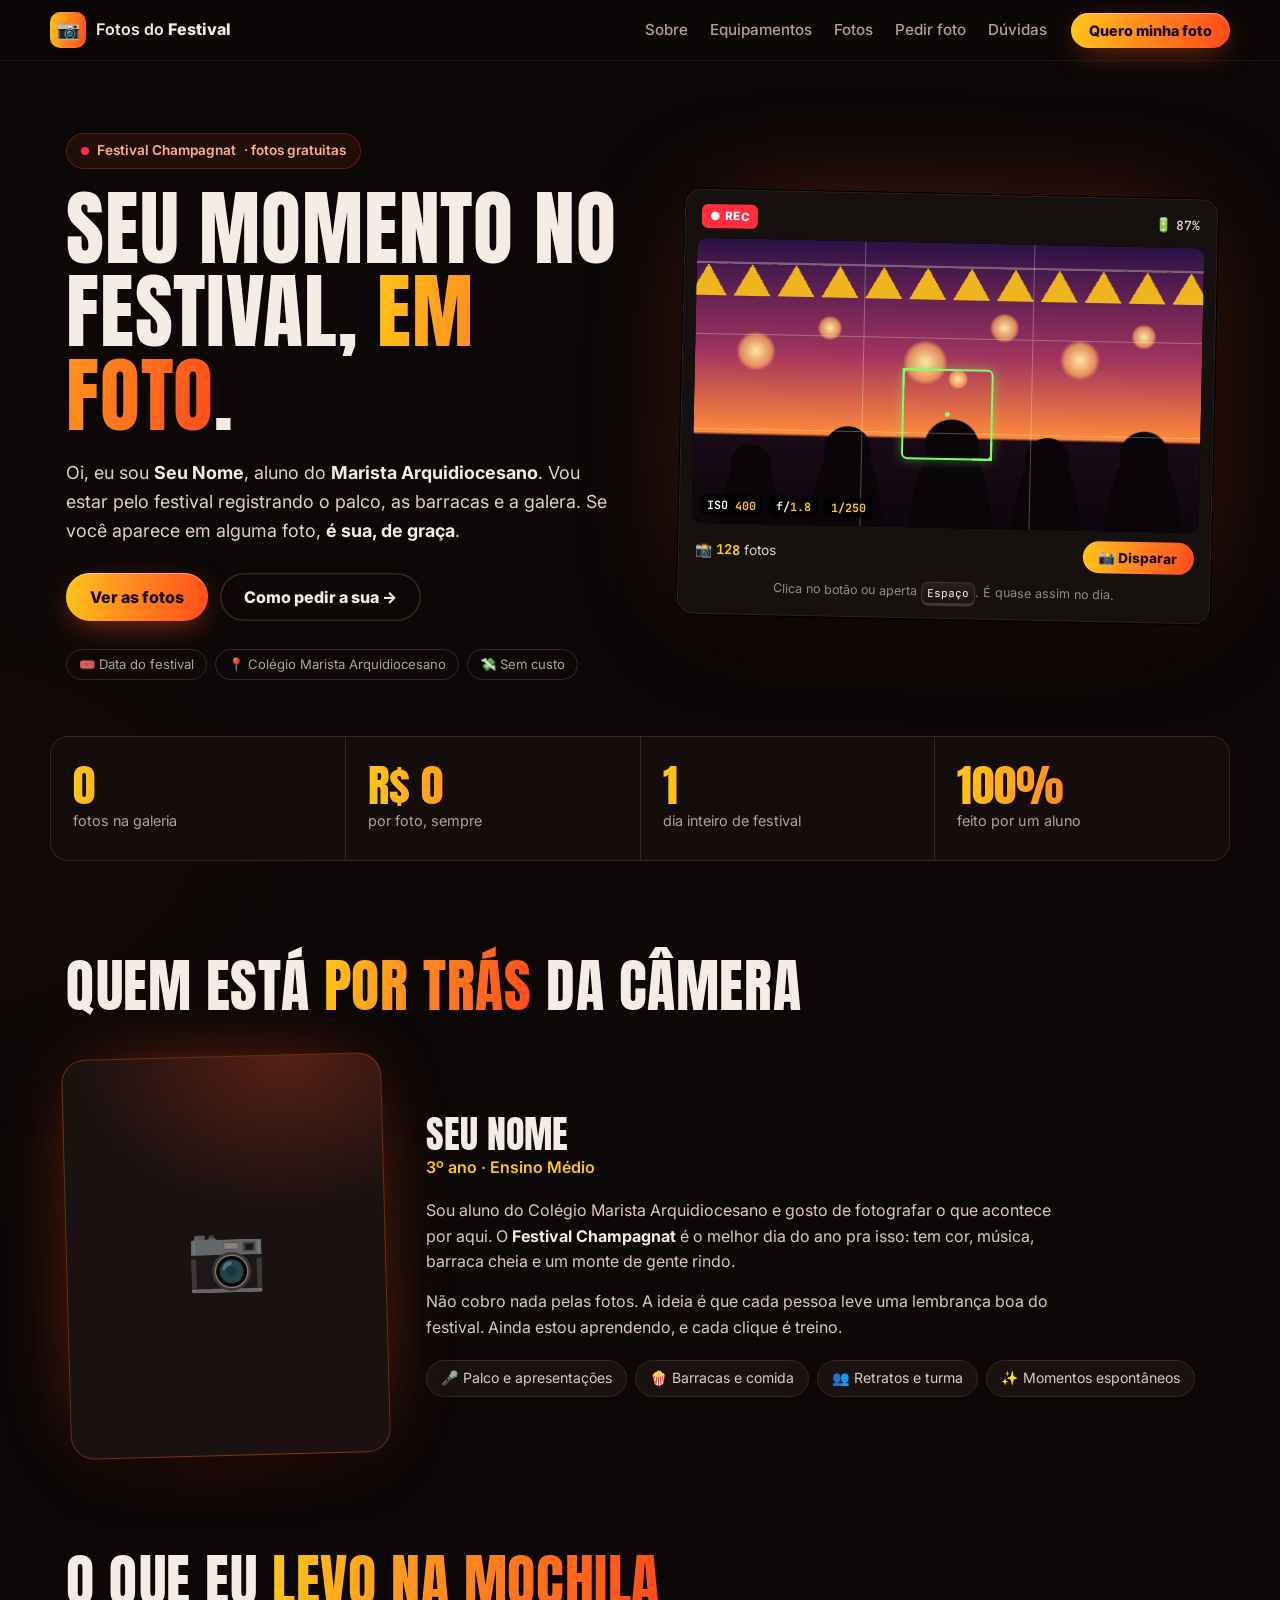
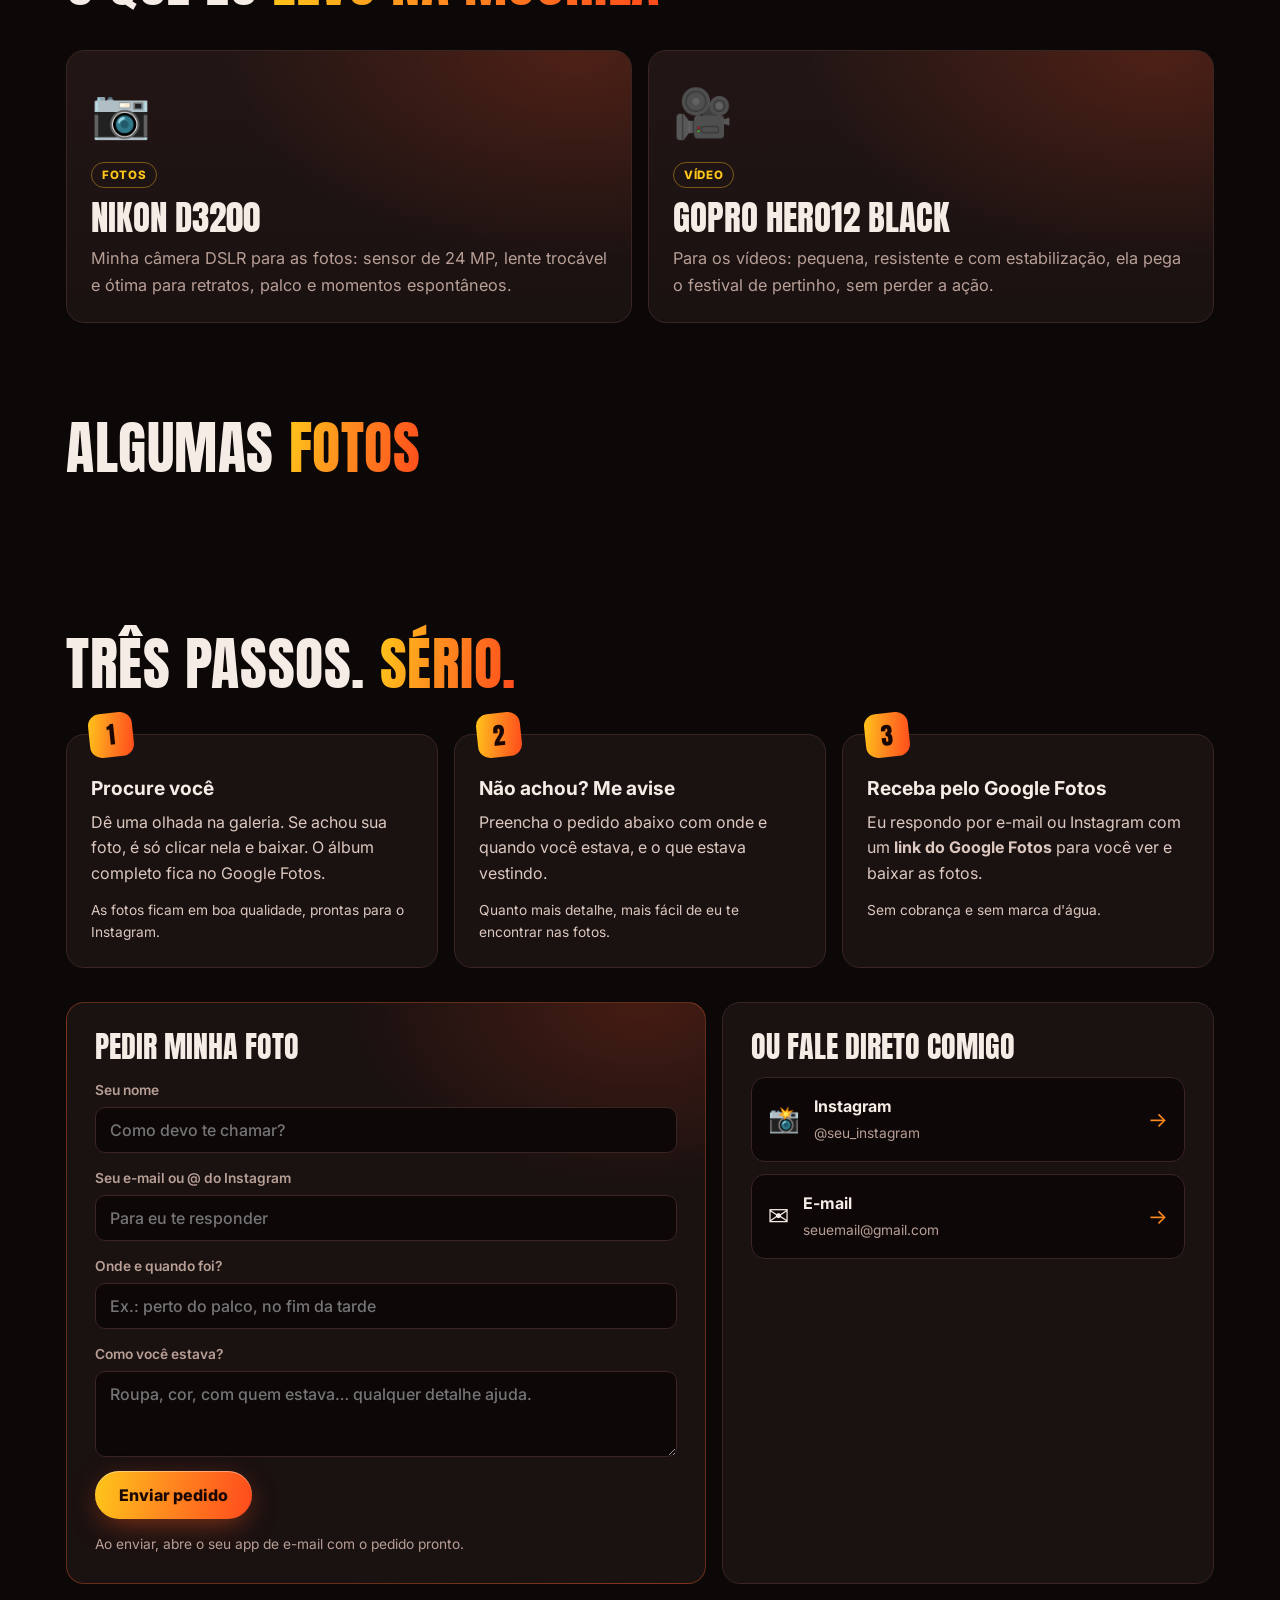
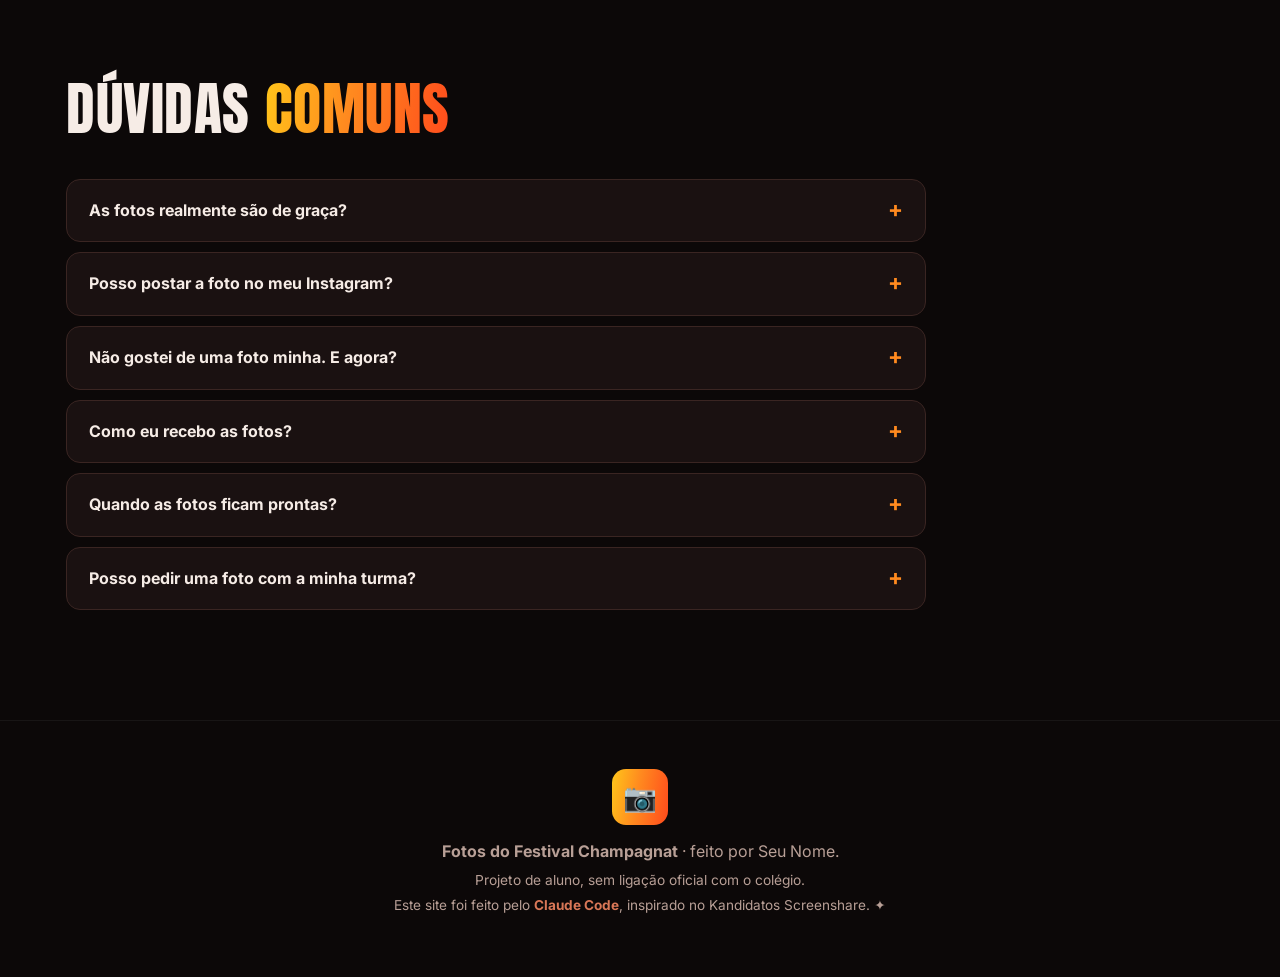
==== index.html @ 88c74099 "Site portfolio de fotos do Festival Champagnat Co-Authored-By: Claude Sonnet 5.5 <noreply@anthropic." ====
<!doctype html>
<html lang="pt-BR">
<head>
<meta charset="utf-8">
<meta name="viewport" content="width=device-width, initial-scale=1">
<title>Fotos do Festival Champagnat</title>
<meta name="description" content="Portfólio de fotos do Festival Champagnat, do Colégio Marista Arquidiocesano. Achou sua foto? É de graça.">
<meta property="og:title" content="Fotos do Festival Champagnat">
<meta property="og:description" content="Portfólio e fotos gratuitas do Festival Champagnat, do Colégio Marista Arquidiocesano.">
<meta property="og:type" content="website">
<meta name="theme-color" content="#0c0808">
<link rel="icon" href="data:image/svg+xml,%3Csvg xmlns='http://www.w3.org/2000/svg' viewBox='0 0 100 100'%3E%3Crect width='100' height='100' rx='22' fill='%23ff6a1f'/%3E%3Ccircle cx='50' cy='54' r='22' fill='%231a0703'/%3E%3Ccircle cx='50' cy='54' r='12' fill='%23ffc61a'/%3E%3Crect x='34' y='20' width='32' height='12' rx='4' fill='%231a0703'/%3E%3C/svg%3E">
<link rel="preconnect" href="https://fonts.googleapis.com">
<link rel="preconnect" href="https://fonts.gstatic.com" crossorigin>
<link href="https://fonts.googleapis.com/css2?family=Anton&family=Inter:wght@400;500;600;700;800&family=JetBrains+Mono:wght@500;700&display=swap" rel="stylesheet">
<link rel="stylesheet" href="style.css">
</head>
<body>

<header class="nav">
  <a class="brand" href="#topo"><span class="logo">📷</span><span>Fotos do <b>Festival</b></span></a>
  <nav>
    <a href="#sobre">Sobre</a>
    <a href="#equipamentos">Equipamentos</a>
    <a href="#galeria">Fotos</a>
    <a href="#pedir">Pedir foto</a>
    <a href="#faq">Dúvidas</a>
  </nav>
  <a class="btn btn-sm" href="#pedir">Quero minha foto</a>
</header>

<main id="topo">

<!-- ============ HERO ============ -->
<section class="hero">
  <div class="embers" aria-hidden="true"></div>
  <div class="hero-text">
    <p class="kicker"><span class="dot"></span> <span data-cfg="evento">Festival Champagnat</span> · fotos gratuitas</p>
    <h1>Seu momento no festival, <span class="fire">em foto</span>.</h1>
    <p class="lead">Oi, eu sou <strong data-cfg="nome">Seu Nome</strong>, aluno do <strong>Marista Arquidiocesano</strong>. Vou estar pelo festival registrando o palco, as barracas e a galera. Se você aparece em alguma foto, <strong>é sua, de graça</strong>.</p>
    <div class="cta">
      <a class="btn" href="#galeria">Ver as fotos</a>
      <a class="btn btn-ghost" href="#pedir">Como pedir a sua →</a>
    </div>
    <ul class="pills">
      <li>🎟️ <span data-cfg="data">Data do festival</span></li>
      <li>📍 <span data-cfg="local">Colégio Marista Arquidiocesano</span></li>
      <li>💸 Sem custo</li>
    </ul>
  </div>

  <!-- Visor de câmera interativo -->
  <div class="cam" aria-label="Demonstração de um visor de câmera">
    <div class="cam-top">
      <span class="rec">● REC</span>
      <span class="grow"></span>
      <span class="bat" title="Bateria">🔋 <b>87%</b></span>
    </div>
    <div class="view" id="view">
      <div class="scene">
        <div class="sky"></div>
        <div class="flags"></div>
        <div class="bokeh"><i></i><i></i><i></i><i></i><i></i><i></i><i></i></div>
        <div class="crowd"><i></i><i></i><i></i><i></i><i></i></div>
      </div>
      <div class="focus" id="focus"><b></b></div>
      <div class="grid3" aria-hidden="true"></div>
      <div class="hud">
        <span>ISO <b id="iso">400</b></span>
        <span>f/<b id="ap">1.8</b></span>
        <span><b id="sh">1/250</b></span>
      </div>
      <div class="toast" id="toast" role="status" aria-live="polite"></div>
    </div>
    <div class="cam-bar">
      <span class="count">📸 <b id="shots">128</b> fotos</span>
      <span class="grow"></span>
      <button class="shutter" id="shutter" data-cursor="📸 clic">📸 Disparar</button>
    </div>
    <p class="cam-hint">Clica no botão ou aperta <kbd>Espaço</kbd>. É quase assim no dia.</p>
  </div>
</section>

<!-- ============ NÚMEROS ============ -->
<section class="stats">
  <div><b id="statFotos">0</b><span>fotos na galeria</span></div>
  <div><b>R$ 0</b><span>por foto, sempre</span></div>
  <div><b>1</b><span>dia inteiro de festival</span></div>
  <div><b>100%</b><span>feito por um aluno</span></div>
</section>

<!-- ============ SOBRE ============ -->
<section id="sobre" class="section">
  <h2 class="title">Quem está <span class="fire">por trás</span> da câmera</h2>
  <div class="about">
    <div class="portrait" id="portrait">
      <img src="assets/eu.jpg" alt="" onerror="this.remove()">
      <span class="ph">📷</span>
    </div>
    <div class="about-text">
      <p class="who"><b data-cfg="nome">Seu Nome</b><span data-cfg="serie">3º ano · Ensino Médio</span></p>
      <p>Sou aluno do Colégio Marista Arquidiocesano e gosto de fotografar o que acontece por aqui. O <strong data-cfg="evento">Festival Champagnat</strong> é o melhor dia do ano pra isso: tem cor, música, barraca cheia e um monte de gente rindo.</p>
      <p>Não cobro nada pelas fotos. A ideia é que cada pessoa leve uma lembrança boa do festival. Ainda estou aprendendo, e cada clique é treino.</p>
      <ul class="tags">
        <li>🎤 Palco e apresentações</li>
        <li>🍿 Barracas e comida</li>
        <li>👥 Retratos e turma</li>
        <li>✨ Momentos espontâneos</li>
      </ul>
    </div>
  </div>
</section>

<!-- ============ EQUIPAMENTOS ============ -->
<section id="equipamentos" class="section">
  <h2 class="title">O que eu <span class="fire">levo na mochila</span></h2>
  <div class="grid kit">
    <article class="card big">
      <div class="emoji">📷</div>
      <span class="badge">Fotos</span>
      <h3>Nikon D3200</h3>
      <p>Minha câmera DSLR para as fotos: sensor de 24 MP, lente trocável e ótima para retratos, palco e momentos espontâneos.</p>
    </article>
    <article class="card big">
      <div class="emoji">🎥</div>
      <span class="badge">Vídeo</span>
      <h3>GoPro HERO12 Black</h3>
      <p>Para os vídeos: pequena, resistente e com estabilização, ela pega o festival de pertinho, sem perder a ação.</p>
    </article>
</section>

<!-- ============ GALERIA ============ -->
<section id="galeria" class="section">
  <h2 class="title">Algumas <span class="fire">fotos</span></h2>
  <div class="seg" id="filtros" role="tablist" aria-label="Categorias" hidden></div>
  <div class="gallery" id="gallery"></div>
  <p class="note" id="galNote"></p>
</section>

<!-- ============ COMO PEDIR ============ -->
<section id="pedir" class="section">
  <h2 class="title">Três passos. <span class="fire">Sério.</span></h2>
  <ol class="steps">
    <li>
      <span class="n">1</span>
      <h3>Procure você</h3>
      <p>Dê uma olhada na galeria. Se achou sua foto, é só clicar nela e baixar. O álbum completo fica no Google Fotos.</p>
      <p class="small">As fotos ficam em boa qualidade, prontas para o Instagram.</p>
    </li>
    <li>
      <span class="n">2</span>
      <h3>Não achou? Me avise</h3>
      <p>Preencha o pedido abaixo com onde e quando você estava, e o que estava vestindo.</p>
      <p class="small">Quanto mais detalhe, mais fácil de eu te encontrar nas fotos.</p>
    </li>
    <li>
      <span class="n">3</span>
      <h3>Receba pelo Google Fotos</h3>
      <p>Eu respondo por e-mail ou Instagram com um <b>link do Google Fotos</b> para você ver e baixar as fotos.</p>
      <p class="small">Sem cobrança e sem marca d'água.</p>
    </li>
  </ol>

  <div class="contact">
    <form class="form" id="form" novalidate>
      <h3>Pedir minha foto</h3>
      <label>Seu nome
        <input name="nome" type="text" autocomplete="name" required placeholder="Como devo te chamar?">
      </label>
      <label>Seu e-mail ou @ do Instagram
        <input name="contato" type="text" required placeholder="Para eu te responder">
      </label>
      <label>Onde e quando foi?
        <input name="onde" type="text" placeholder="Ex.: perto do palco, no fim da tarde">
      </label>
      <label>Como você estava?
        <textarea name="msg" rows="3" placeholder="Roupa, cor, com quem estava… qualquer detalhe ajuda."></textarea>
      </label>
      <button class="btn" type="submit">Enviar pedido</button>
      <p class="small" id="formMsg" role="status" aria-live="polite">Ao enviar, abre o seu app de e-mail com o pedido pronto.</p>
    </form>

    <div class="channels">
      <h3>Ou fale direto comigo</h3>
      <a class="chan" id="lnkIg" href="#" target="_blank" rel="noopener" data-cursor="abrir">
        <span class="ci">📸</span>
        <span><b>Instagram</b><small>@<span data-cfg="instagram">seu_instagram</span></small></span>
        <i>→</i>
      </a>
      <a class="chan" id="lnkMail" href="#" data-cursor="escrever">
        <span class="ci">✉️</span>
        <span><b>E-mail</b><small data-cfg="email">seuemail@gmail.com</small></span>
        <i>→</i>
      </a>
    </div>
  </div>
</section>

<!-- ============ FAQ ============ -->
<section id="faq" class="section">
  <h2 class="title">Dúvidas <span class="fire">comuns</span></h2>
  <div class="faq">
    <details>
      <summary>As fotos realmente são de graça?</summary>
      <p>Sim. Não cobro nada, e não tem pegadinha. É um projeto meu para o festival.</p>
    </details>
    <details>
      <summary>Posso postar a foto no meu Instagram?</summary>
      <p>Pode, e vou adorar se me marcar. Só peço que não use as fotos para vender nada nem altere a imagem de outras pessoas.</p>
    </details>
    <details>
      <summary>Não gostei de uma foto minha. E agora?</summary>
      <p>É só me avisar por e-mail ou Instagram que eu tiro da galeria. Sem drama.</p>
    </details>
    <details>
      <summary>Como eu recebo as fotos?</summary>
      <p>Por um link do Google Fotos. Eu te envio por e-mail ou Instagram, e você vê e baixa tudo por lá.</p>
    </details>
    <details>
      <summary>Quando as fotos ficam prontas?</summary>
      <p>Vou subindo aos poucos depois do festival, conforme eu for editando. Volte aqui ou me chame para saber.</p>
    </details>
    <details>
      <summary>Posso pedir uma foto com a minha turma?</summary>
      <p>Pode. Me procure no festival ou mande o pedido pelo formulário que a gente combina.</p>
    </details>
  </div>
</section>

</main>

<footer class="foot">
  <span class="logo big">📷</span>
  <p><b>Fotos do <span data-cfg="evento">Festival Champagnat</span></b> · feito por <span data-cfg="nome">Seu Nome</span>.</p>
  <p class="small">Projeto de aluno, sem ligação oficial com o colégio.</p>
  <p class="sig">Este site foi feito pelo <span>Claude Code</span>, inspirado no Kandidatos Screenshare. ✦</p>
</footer>

<!-- Lightbox -->
<div class="lb" id="lb" hidden role="dialog" aria-modal="true" aria-label="Foto ampliada">
  <button class="lb-x" id="lbX" aria-label="Fechar">✕</button>
  <button class="lb-nav lb-prev" id="lbPrev" aria-label="Anterior">‹</button>
  <figure>
    <img id="lbImg" alt="">
    <figcaption>
      <span id="lbCap"></span>
      <a class="btn btn-sm" id="lbDl" href="#" download>⬇ Baixar</a>
    </figcaption>
  </figure>
  <button class="lb-nav lb-next" id="lbNext" aria-label="Próxima">›</button>
</div>

<script src="config.js"></script>
<script src="fotos.js"></script>
<script src="script.js"></script>
<script src="cursor.js"></script>
</body>
</html>
---- style.css ----
:root {
  color-scheme: dark;
  --bg: #0c0808;
  --bg2: #150d0c;
  --card: #1a1111;
  --card2: #221615;
  --line: #3a2522;
  --text: #f6ece6;
  --muted: #b89f96;
  --ember: #ff4a1c;
  --flame: #ff8a1f;
  --gold: #ffc61a;
  --live: #ff2d3d;
  --radius: 18px;
  --fire-grad: linear-gradient(100deg, var(--gold), var(--flame) 45%, var(--ember));
}

* { box-sizing: border-box; }
[hidden] { display: none !important; }
html { scroll-behavior: smooth; scroll-padding-top: 80px; }
body {
  margin: 0;
  background: var(--bg);
  background-image:
    radial-gradient(1200px 600px at 80% -10%, #3a120a55, transparent 60%),
    radial-gradient(900px 500px at -10% 20%, #2a0d0855, transparent 60%);
  color: var(--text);
  font: 16px/1.6 Inter, system-ui, sans-serif;
  overflow-x: hidden;
}
a { color: inherit; }
img { display: block; max-width: 100%; }
code, kbd { font-family: "JetBrains Mono", ui-monospace, monospace; font-size: .88em; }
code { background: #ffffff12; padding: .1em .4em; border-radius: 6px; }
kbd {
  display: inline-block; min-width: 1.8em; text-align: center;
  padding: .1em .45em; border-radius: 7px;
  background: linear-gradient(#2c1f1d, #1b1312);
  border: 1px solid #4a3330; border-bottom-width: 3px; color: var(--text);
}
.fire { background: var(--fire-grad); -webkit-background-clip: text; background-clip: text; color: transparent; }
.grow { flex: 1; }

/* ---------- NAV ---------- */
.nav {
  position: sticky; top: 0; z-index: 20;
  display: flex; align-items: center; gap: 24px;
  padding: 12px max(16px, calc((100vw - 1180px) / 2));
  background: #0c0808cc; backdrop-filter: blur(12px);
  border-bottom: 1px solid #ffffff0d;
}
.brand { display: flex; align-items: center; gap: 10px; text-decoration: none; font-weight: 600; white-space: nowrap; }
.brand b { font-weight: 800; }
.logo { display: grid; place-items: center; width: 36px; height: 36px; border-radius: 10px; background: var(--fire-grad); font-size: 1.15rem; }
.logo.big { width: 56px; height: 56px; border-radius: 14px; font-size: 1.7rem; margin: 0 auto 14px; }
.nav nav { display: flex; gap: 22px; margin-left: auto; }
.nav nav a { text-decoration: none; color: var(--muted); font-weight: 500; font-size: .95rem; }
.nav nav a:hover { color: var(--text); }

/* ---------- BOTÕES ---------- */
.btn {
  display: inline-flex; align-items: center; justify-content: center; gap: 8px;
  padding: 14px 24px; border-radius: 999px; border: 0;
  background: var(--fire-grad); color: #1a0703;
  font: 800 1rem Inter, sans-serif; text-decoration: none; cursor: pointer;
  box-shadow: 0 8px 30px -8px #ff5a1f99, inset 0 1px 0 #ffffff66;
  transition: transform .15s, box-shadow .15s;
}
.btn:hover { transform: translateY(-2px); box-shadow: 0 14px 40px -8px #ff5a1fbb, inset 0 1px 0 #ffffff66; }
.btn-sm { padding: 9px 18px; font-size: .9rem; }
.btn-ghost { background: transparent; color: var(--text); box-shadow: inset 0 0 0 1.5px var(--line); }
.btn-ghost:hover { box-shadow: inset 0 0 0 1.5px var(--flame); }

/* ---------- HERO ---------- */
.hero {
  position: relative; max-width: 1180px; margin: 0 auto; padding: 72px 16px 56px;
  display: grid; grid-template-columns: 1.05fr 1fr; gap: 56px; align-items: center;
}
.embers { position: absolute; inset: 0; pointer-events: none; overflow: hidden; z-index: -1; }
.embers i {
  position: absolute; bottom: -10px; width: 4px; height: 4px; border-radius: 50%;
  background: var(--flame); box-shadow: 0 0 8px 2px #ff7a1f;
  animation: rise linear infinite; opacity: 0;
}
@keyframes rise {
  0% { transform: translate(0, 0); opacity: 0; }
  10% { opacity: .9; }
  100% { transform: translate(var(--dx), -110vh); opacity: 0; }
}
.kicker {
  display: inline-flex; align-items: center; gap: 8px; margin: 0 0 18px; padding: 6px 14px; border-radius: 999px;
  background: #ff4a1c18; border: 1px solid #ff4a1c44; color: #ffb08f; font-size: .85rem; font-weight: 600;
}
.dot { width: 8px; height: 8px; border-radius: 50%; background: var(--live); box-shadow: 0 0 0 0 #ff2d3d; animation: pulse 1.6s infinite; }
@keyframes pulse { 70% { box-shadow: 0 0 0 8px #ff2d3d00; } 100% { box-shadow: 0 0 0 0 #ff2d3d00; } }
h1, h2 { font-family: Anton, Impact, sans-serif; font-weight: 400; letter-spacing: .01em; line-height: 1.02; text-transform: uppercase; }
h1 { font-size: clamp(2.8rem, 6.4vw, 5.2rem); margin: 0 0 22px; }
.lead { font-size: 1.12rem; color: #e2d0c8; max-width: 34em; margin: 0 0 28px; }
.lead strong { color: var(--text); }
.cta { display: flex; flex-wrap: wrap; gap: 12px; }
.pills { list-style: none; padding: 0; margin: 28px 0 0; display: flex; flex-wrap: wrap; gap: 8px; }
.pills li { font-size: .82rem; color: var(--muted); padding: 4px 12px; border-radius: 999px; border: 1px solid var(--line); }

/* ---------- VISOR DA CÂMERA ---------- */
.cam {
  background: #16110f; border-radius: 16px; padding: 12px; border: 1px solid #ffffff14;
  box-shadow: 0 40px 80px -30px #000, 0 0 0 1px #000, 0 0 120px -40px #ff4a1c88;
  transform: rotate(1.2deg);
}
.cam-top, .cam-bar { display: flex; align-items: center; gap: 10px; font-size: .85rem; color: #dbd0ca; }
.cam-top { padding: 2px 4px 10px; }
.cam-bar { padding: 10px 4px 2px; }
.rec { background: var(--live); color: #fff; font-weight: 800; font-size: .72rem; padding: 3px 8px; border-radius: 6px; letter-spacing: .04em; }
.bat b { font: 600 .8rem "JetBrains Mono", monospace; }
.view { position: relative; aspect-ratio: 16/9; border-radius: 10px; overflow: hidden; background: #000; }
.scene { position: absolute; inset: 0; }
.sky { position: absolute; inset: 0; background: linear-gradient(#2b1246, #a2345f 40%, #ff8a3a 68%, #1a0b16 69%, #0d060c); }
.flags {
  position: absolute; left: -2%; right: -2%; top: 10%; height: 16%;
  background: repeating-linear-gradient(90deg, #ffc61a 0 4%, transparent 4% 6%, #ff4a1c 6% 10%, transparent 10% 12%, #4cc2ff 12% 16%, transparent 16% 18%);
  -webkit-mask: linear-gradient(#000 0 3%, transparent 3% 100%), repeating-conic-gradient(from 180deg at 50% 0, #000 0 25%, transparent 0 100%);
  clip-path: polygon(0 0, 100% 0, 100% 0, 0 0);
  opacity: 0;
}
.flags {
  opacity: .9; clip-path: none; -webkit-mask: none; mask: none; height: 12%; top: 8%;
  background:
    linear-gradient(#ffffff55, #ffffff55) 0 0/100% 2px no-repeat,
    conic-gradient(from 150deg at 50% 0, #ffc61a 0 60deg, transparent 60deg) 0 2px/8.33% 100% repeat-x;
}
.bokeh i {
  position: absolute; border-radius: 50%; background: radial-gradient(circle, #ffe7a3, #ffb35caa 55%, transparent 70%);
  animation: twinkle 3s ease-in-out infinite;
}
.bokeh i:nth-child(1) { left: 8%; top: 32%; width: 8%; aspect-ratio: 1; animation-delay: -.4s; }
.bokeh i:nth-child(2) { left: 24%; top: 26%; width: 5%; aspect-ratio: 1; animation-delay: -1.2s; }
.bokeh i:nth-child(3) { left: 41%; top: 34%; width: 9%; aspect-ratio: 1; animation-delay: -2s; }
.bokeh i:nth-child(4) { left: 58%; top: 24%; width: 6%; aspect-ratio: 1; animation-delay: -.8s; }
.bokeh i:nth-child(5) { left: 72%; top: 33%; width: 8%; aspect-ratio: 1; animation-delay: -1.7s; }
.bokeh i:nth-child(6) { left: 86%; top: 27%; width: 5%; aspect-ratio: 1; animation-delay: -2.4s; }
.bokeh i:nth-child(7) { left: 50%; top: 44%; width: 4%; aspect-ratio: 1; animation-delay: -.2s; }
@keyframes twinkle { 50% { opacity: .45; transform: scale(.85); } }
.crowd i {
  position: absolute; bottom: -6%; width: 15%; aspect-ratio: .7; border-radius: 50% 50% 8% 8% / 42% 42% 8% 8%;
  background: radial-gradient(circle at 50% 24%, #0a0509 0 22%, transparent 23%), radial-gradient(ellipse at 50% 100%, #0a0509 0 60%, transparent 61%);
}
.crowd i:nth-child(1) { left: 4%; bottom: -8%; }
.crowd i:nth-child(2) { left: 22%; width: 17%; }
.crowd i:nth-child(3) { left: 41%; width: 20%; bottom: -10%; }
.crowd i:nth-child(4) { left: 62%; width: 16%; }
.crowd i:nth-child(5) { left: 80%; width: 18%; bottom: -8%; }
.focus {
  position: absolute; left: 41%; top: 44%; width: 18%; aspect-ratio: 1; border: 2px solid #7CFF6B; border-radius: 6px;
  box-shadow: 0 0 12px #7CFF6B66; transition: left .5s cubic-bezier(.3,.9,.3,1), top .5s cubic-bezier(.3,.9,.3,1);
}
.focus::before, .focus::after { content: ""; position: absolute; width: 20%; height: 20%; border: 2px solid #7CFF6B; }
.focus::before { left: -2px; top: -2px; border-right: 0; border-bottom: 0; }
.focus::after { right: -2px; bottom: -2px; border-left: 0; border-top: 0; }
.focus b { position: absolute; left: 50%; top: 50%; width: 5px; height: 5px; margin: -2.5px; border-radius: 50%; background: #7CFF6B; }
.grid3 {
  position: absolute; inset: 0; pointer-events: none; opacity: .28;
  background: linear-gradient(#fff, #fff) 33.3% 0/1px 100% no-repeat, linear-gradient(#fff, #fff) 66.6% 0/1px 100% no-repeat,
    linear-gradient(#fff, #fff) 0 33.3%/100% 1px no-repeat, linear-gradient(#fff, #fff) 0 66.6%/100% 1px no-repeat;
}
.hud { position: absolute; left: 8px; bottom: 8px; display: flex; gap: 6px; }
.hud span { background: #000a; color: #fff; font: 600 .72rem "JetBrains Mono", monospace; padding: 3px 7px; border-radius: 5px; }
.hud b { color: var(--gold); }
.view.flash::after { content: ""; position: absolute; inset: 0; background: #fff; animation: flash .4s ease-out forwards; }
@keyframes flash { from { opacity: .85; } to { opacity: 0; } }
.toast {
  position: absolute; left: 50%; top: 12px; transform: translate(-50%, -20px);
  background: #111214f2; color: #fff; font-size: .82rem; font-weight: 600;
  padding: 8px 14px; border-radius: 10px; border: 1px solid #ffffff1f; white-space: nowrap;
  opacity: 0; transition: .25s; pointer-events: none;
}
.toast.show { opacity: 1; transform: translate(-50%, 0); }
.count b { font-family: "JetBrains Mono", monospace; color: var(--gold); }
.shutter {
  background: var(--fire-grad); color: #1a0703; border: 0; border-radius: 999px;
  font: 800 .85rem Inter, sans-serif; padding: 8px 16px; cursor: pointer; transition: .15s;
}
.shutter:active { transform: scale(.94); }
.cam-hint { margin: 10px 4px 0; font-size: .78rem; color: #948a84; text-align: center; }

/* ---------- STATS ---------- */
.stats {
  max-width: 1180px; margin: 0 auto; padding: 0; display: grid; grid-template-columns: repeat(4, 1fr); gap: 1px;
  background: var(--line); border-radius: var(--radius); overflow: hidden; border: 1px solid var(--line);
  width: calc(100% - 32px);
}
.stats div { background: var(--bg2); padding: 26px 22px; }
.stats b { display: block; font: 400 2.8rem/1 Anton, sans-serif; background: var(--fire-grad); -webkit-background-clip: text; background-clip: text; color: transparent; }
.stats span { color: var(--muted); font-size: .9rem; }

/* ---------- SEÇÕES ---------- */
.section { max-width: 1180px; margin: 0 auto; padding: 96px 16px 0; }
.title { font-size: clamp(2.2rem, 4.6vw, 3.6rem); margin: 0 0 40px; }
.note { color: var(--muted); font-size: .92rem; margin-top: 22px; }
.small { font-size: .86rem; color: var(--muted); }

/* sobre */
.about { display: grid; grid-template-columns: 320px 1fr; gap: 40px; align-items: center; }
.portrait {
  position: relative; aspect-ratio: 4/5; border-radius: 24px; overflow: hidden; border: 1px solid #ff6a2a55;
  background: radial-gradient(300px 220px at 70% 0%, #ff4a1c44, transparent 70%), var(--card);
  box-shadow: 0 30px 60px -30px #000, 0 0 90px -40px #ff4a1c;
  transform: rotate(-1.5deg);
}
.portrait img { position: absolute; inset: 0; width: 100%; height: 100%; object-fit: cover; }
.portrait .ph { position: absolute; inset: 0; display: grid; place-items: center; font-size: 4rem; opacity: .5; }
.portrait img + .ph { display: none; }
.about-text p { color: #dcc8bf; margin: 0 0 14px; max-width: 40em; }
.about-text strong { color: var(--text); }
.who { display: flex; flex-direction: column; margin-bottom: 18px !important; }
.who b { font: 400 2.4rem/1.05 Anton, sans-serif; text-transform: uppercase; color: var(--text); }
.who span { color: var(--gold); font-weight: 600; }
.tags { list-style: none; padding: 0; margin: 20px 0 0; display: flex; flex-wrap: wrap; gap: 8px; }
.tags li { font-size: .88rem; padding: 6px 14px; border-radius: 999px; background: var(--card); border: 1px solid var(--line); color: #dcc8bf; }

/* cards */
.grid { display: grid; grid-template-columns: repeat(4, 1fr); gap: 16px; }
.card {
  background: linear-gradient(180deg, var(--card2), var(--card)); border: 1px solid var(--line); border-radius: var(--radius);
  padding: 24px; transition: transform .2s, border-color .2s;
}
.card:hover { transform: translateY(-4px); border-color: #ff6a2a66; }
.card h3 { margin: 12px 0 8px; font-size: 1.12rem; }
.card p { margin: 0; color: var(--muted); font-size: .94rem; }
.card p b { color: var(--text); }
.card.big { grid-column: span 2; grid-row: span 2; display: flex; flex-direction: column; justify-content: flex-end;
  background: radial-gradient(500px 300px at 90% 0%, #ff4a1c33, transparent 70%), linear-gradient(180deg, var(--card2), var(--card)); }
.card.big h3 { font-family: Anton, sans-serif; font-weight: 400; font-size: 2.2rem; text-transform: uppercase; line-height: 1.05; }
.card.big p { font-size: 1.02rem; max-width: 32em; }
.card.big .emoji { font-size: 3rem; }
.emoji { font-size: 1.8rem; }
.kit { grid-template-columns: repeat(4, 1fr); }
.badge { align-self: flex-start; margin-top: 10px; font-size: .72rem; font-weight: 800; text-transform: uppercase; letter-spacing: .06em; color: var(--gold); border: 1px solid #ffc61a66; padding: 3px 10px; border-radius: 999px; }
.kit .card.big { grid-row: auto; min-height: 260px; }

/* galeria */
.seg { display: inline-flex; background: var(--card); border: 1px solid var(--line); border-radius: 12px; padding: 4px; gap: 2px; flex-wrap: wrap; margin-bottom: 22px; }
.seg button { background: none; border: 0; color: var(--muted); font: 700 .88rem Inter, sans-serif; padding: 8px 14px; border-radius: 9px; cursor: pointer; transition: .15s; }
.seg button:hover { color: var(--text); }
.seg button.on { background: var(--fire-grad); color: #1a0703; }
.gallery { columns: 3; column-gap: 14px; }
.shot {
  display: block; width: 100%; margin: 0 0 14px; padding: 0; border: 1px solid var(--line); border-radius: 14px; overflow: hidden;
  background: var(--card); cursor: zoom-in; break-inside: avoid; position: relative; transition: transform .2s, border-color .2s;
}
.shot:hover { transform: translateY(-3px); border-color: #ff6a2a88; }
.shot img { width: 100%; height: auto; display: block; }
.shot .cat { position: absolute; left: 10px; bottom: 10px; font-size: .72rem; font-weight: 700; color: #fff; background: #000a; padding: 3px 9px; border-radius: 999px; opacity: 0; transition: opacity .2s; }
.shot:hover .cat { opacity: 1; }
.shot.ph { cursor: default; display: grid; place-items: center; color: #ffffff66; font: 600 .82rem Inter, sans-serif; text-align: center; padding: 20px; gap: 6px;
  background: radial-gradient(240px 160px at 70% 0%, #ff4a1c26, transparent 70%), linear-gradient(160deg, var(--card2), var(--card)); }
.shot.ph span { font-size: 2rem; }

/* lightbox */
.lb { position: fixed; inset: 0; z-index: 10000; display: grid; place-items: center; background: #050303f2; padding: 24px; }
.lb figure { margin: 0; max-width: min(1100px, 100%); display: grid; gap: 12px; justify-items: center; }
.lb img { max-width: 100%; max-height: 78vh; border-radius: 12px; box-shadow: 0 30px 80px #000; }
.lb figcaption { display: flex; align-items: center; gap: 16px; color: var(--muted); font-size: .92rem; }
.lb-x, .lb-nav { position: absolute; background: #1a1111e6; border: 1px solid var(--line); color: var(--gold); border-radius: 50%; width: 48px; height: 48px; font: 800 1.4rem Inter, sans-serif; cursor: pointer; }
.lb-x { top: 18px; right: 18px; }
.lb-nav { top: 50%; transform: translateY(-50%); }
.lb-prev { left: 18px; } .lb-next { right: 18px; }
.lb-x:hover, .lb-nav:hover { border-color: var(--flame); box-shadow: 0 0 24px -4px #ff8a1f; }

/* passos */
.steps { list-style: none; padding: 0; margin: 0; display: grid; grid-template-columns: repeat(3, 1fr); gap: 16px; }
.steps li { position: relative; background: var(--card); border: 1px solid var(--line); border-radius: var(--radius); padding: 28px 24px 24px; }
.steps .n { position: absolute; top: -22px; left: 22px; width: 44px; height: 44px; display: grid; place-items: center;
  font: 400 1.5rem Anton, sans-serif; color: #1a0703; background: var(--fire-grad); border-radius: 12px; transform: rotate(-6deg); }
.steps h3 { margin: 10px 0 6px; font-size: 1.2rem; }
.steps p { margin: 0 0 12px; color: #dcc8bf; }
.steps .small { margin: 12px 0 0; }

/* contato */
.contact { display: grid; grid-template-columns: 1.3fr 1fr; gap: 16px; margin-top: 34px; }
.form, .channels { background: var(--card); border: 1px solid var(--line); border-radius: var(--radius); padding: 28px; }
.form { background: radial-gradient(420px 260px at 90% 0%, #ff4a1c30, transparent 70%), var(--card); border-color: #ff6a2a55; display: grid; gap: 14px; }
.form h3, .channels h3 { margin: 0 0 4px; font: 400 1.9rem/1 Anton, sans-serif; text-transform: uppercase; }
.form label { display: grid; gap: 6px; font-size: .86rem; font-weight: 600; color: var(--muted); }
.form input, .form textarea {
  font: 500 1rem Inter, sans-serif; color: var(--text); background: #0d0707; border: 1px solid var(--line); border-radius: 10px; padding: 12px 14px; resize: vertical;
}
.form input:focus, .form textarea:focus { outline: 0; border-color: var(--flame); box-shadow: 0 0 0 3px #ff8a1f33; }
.form input.bad { border-color: var(--live); }
.form .btn { justify-self: start; }
.form .small { margin: 0; }
.channels { display: grid; gap: 12px; align-content: start; }
.chan { display: flex; align-items: center; gap: 14px; padding: 16px; border-radius: 14px; text-decoration: none; background: #0d0707; border: 1px solid var(--line); transition: .2s; }
.chan:hover { border-color: #ff6a2a88; transform: translateY(-2px); }
.chan .ci { font-size: 1.6rem; }
.chan b { display: block; }
.chan small { color: var(--muted); font-size: .86rem; word-break: break-all; }
.chan i { margin-left: auto; font-style: normal; color: var(--flame); font-size: 1.3rem; }

/* faq */
.faq { display: grid; gap: 10px; max-width: 860px; }
.faq details { background: var(--card); border: 1px solid var(--line); border-radius: 14px; padding: 0 22px; }
.faq details[open] { border-color: #ff6a2a55; }
.faq summary { cursor: pointer; list-style: none; padding: 18px 0; font-weight: 700; display: flex; justify-content: space-between; gap: 16px; }
.faq summary::-webkit-details-marker { display: none; }
.faq summary::after { content: "+"; color: var(--flame); font-size: 1.4rem; line-height: 1; transition: .2s; }
.faq details[open] summary::after { transform: rotate(45deg); }
.faq p { margin: 0 0 18px; color: var(--muted); }

/* footer */
.foot { margin-top: 110px; padding: 48px 16px 56px; border-top: 1px solid #ffffff0d; text-align: center; color: var(--muted); }
.foot p { margin: 4px 0; }
.sig { font-size: .85rem; }
.sig span { color: #d97757; font-weight: 700; }

/* ---------- PROGRESSO, TOPO, REVEAL ---------- */
.progress { position: fixed; left: 0; top: 0; right: 0; height: 3px; z-index: 30; background: var(--fire-grad); transform-origin: 0 50%; transform: scaleX(0); box-shadow: 0 0 12px #ff8a1f; }
.to-top {
  position: fixed; right: 20px; bottom: 20px; z-index: 30; width: 48px; height: 48px; border-radius: 50%; border: 1px solid var(--line);
  background: #1a1111e6; backdrop-filter: blur(8px); color: var(--gold); font: 800 1.2rem Inter, sans-serif; cursor: pointer;
  opacity: 0; transform: translateY(16px) scale(.9); pointer-events: none; transition: opacity .25s, transform .25s, border-color .2s, box-shadow .2s;
}
.to-top.show { opacity: 1; transform: none; pointer-events: auto; }
.to-top:hover { border-color: var(--flame); box-shadow: 0 0 24px -4px #ff8a1f; }
.reveal { opacity: 0; transform: translateY(26px); transition: opacity .6s var(--d, 0ms) ease, transform .7s var(--d, 0ms) cubic-bezier(.2,.8,.2,1); }
.reveal.in { opacity: 1; transform: none; }
.card.reveal.in:hover { transform: translateY(-4px); }
.shot.reveal.in:hover { transform: translateY(-3px); }
.chan.reveal.in:hover { transform: translateY(-2px); }

/* ---------- CURSOR ---------- */
.has-cursor, .has-cursor * { cursor: none !important; }
.has-cursor input, .has-cursor textarea { cursor: text !important; }
.cur-dot, .cur-ring, .cur-fx { position: fixed; left: 0; top: 0; pointer-events: none; z-index: 20000; }
.cur-fx { width: 100vw; height: 100vh; z-index: 19997; }
.cur-dot { width: 8px; height: 8px; margin: -4px 0 0 -4px; border-radius: 50%; background: #fff3d6; box-shadow: 0 0 10px 2px #ff8a1f, 0 0 2px #fff; opacity: 0; transition: opacity .2s, width .2s, height .2s, margin .2s; }
.cur-ring {
  width: 38px; height: 38px; margin: -19px 0 0 -19px; border-radius: 50%; border: 1.5px solid #ff8a1fcc; z-index: 19998; display: grid; place-items: center; opacity: 0;
  transition: opacity .2s, width .25s cubic-bezier(.2,.9,.3,1.3), height .25s cubic-bezier(.2,.9,.3,1.3), margin .25s cubic-bezier(.2,.9,.3,1.3), background .2s, border-color .2s;
}
.cur-label { position: absolute; left: 50%; top: 50%; font: 800 .72rem Inter, sans-serif; color: #1a0703; white-space: nowrap; opacity: 0; transition: opacity .15s; }
.cur-on .cur-dot, .cur-on .cur-ring { opacity: 1; }
.cur-hover .cur-ring { width: 58px; height: 58px; margin: -29px 0 0 -29px; background: #ff8a1f22; border-color: var(--gold); }
.cur-hover .cur-dot { width: 4px; height: 4px; margin: -2px 0 0 -2px; }
.cur-has-label .cur-ring { width: 70px; height: 70px; margin: -35px 0 0 -35px; background: var(--fire-grad); border-color: transparent; }
.cur-has-label .cur-label { opacity: 1; }
.cur-has-label .cur-dot { opacity: 0; }
.cur-down .cur-ring { width: 26px; height: 26px; margin: -13px 0 0 -13px; background: #ff4a1c55; }
.cur-text .cur-ring, .cur-text .cur-dot { opacity: 0; }

/* ---------- RESPONSIVO ---------- */
@media (max-width: 980px) {
  .hero { grid-template-columns: minmax(0, 1fr); gap: 44px; padding-top: 48px; }
  .cam { transform: none; }
  .grid { grid-template-columns: repeat(2, 1fr); }
  .stats { grid-template-columns: repeat(2, 1fr); }
  .steps { grid-template-columns: minmax(0, 1fr); gap: 34px; }
  .about { grid-template-columns: minmax(0, 1fr); }
  .portrait { max-width: 300px; }
  .contact { grid-template-columns: minmax(0, 1fr); }
  .gallery { columns: 2; }
}
@media (max-width: 640px) {
  .nav nav { display: none; }
  .nav .btn-sm { margin-left: auto; }
  .brand span:last-child { font-size: .92rem; }
  .grid { grid-template-columns: minmax(0, 1fr); }
  .card.big { grid-column: auto; grid-row: auto; }
  .card.big h3 { font-size: 1.8rem; }
  .section { padding-top: 72px; }
  .gallery { columns: 1; }
  .hud span:nth-child(3) { display: none; }
  .lb-nav { top: auto; bottom: 18px; transform: none; }
  .lb-prev { left: 24%; } .lb-next { right: 24%; }
}
@media (max-width: 400px) {
  .brand span:last-child { display: none; }
  .stats { grid-template-columns: minmax(0, 1fr); }
}
@media (prefers-reduced-motion: reduce) {
  *, *::before, *::after { animation: none !important; transition: none !important; }
  html { scroll-behavior: auto; }
}
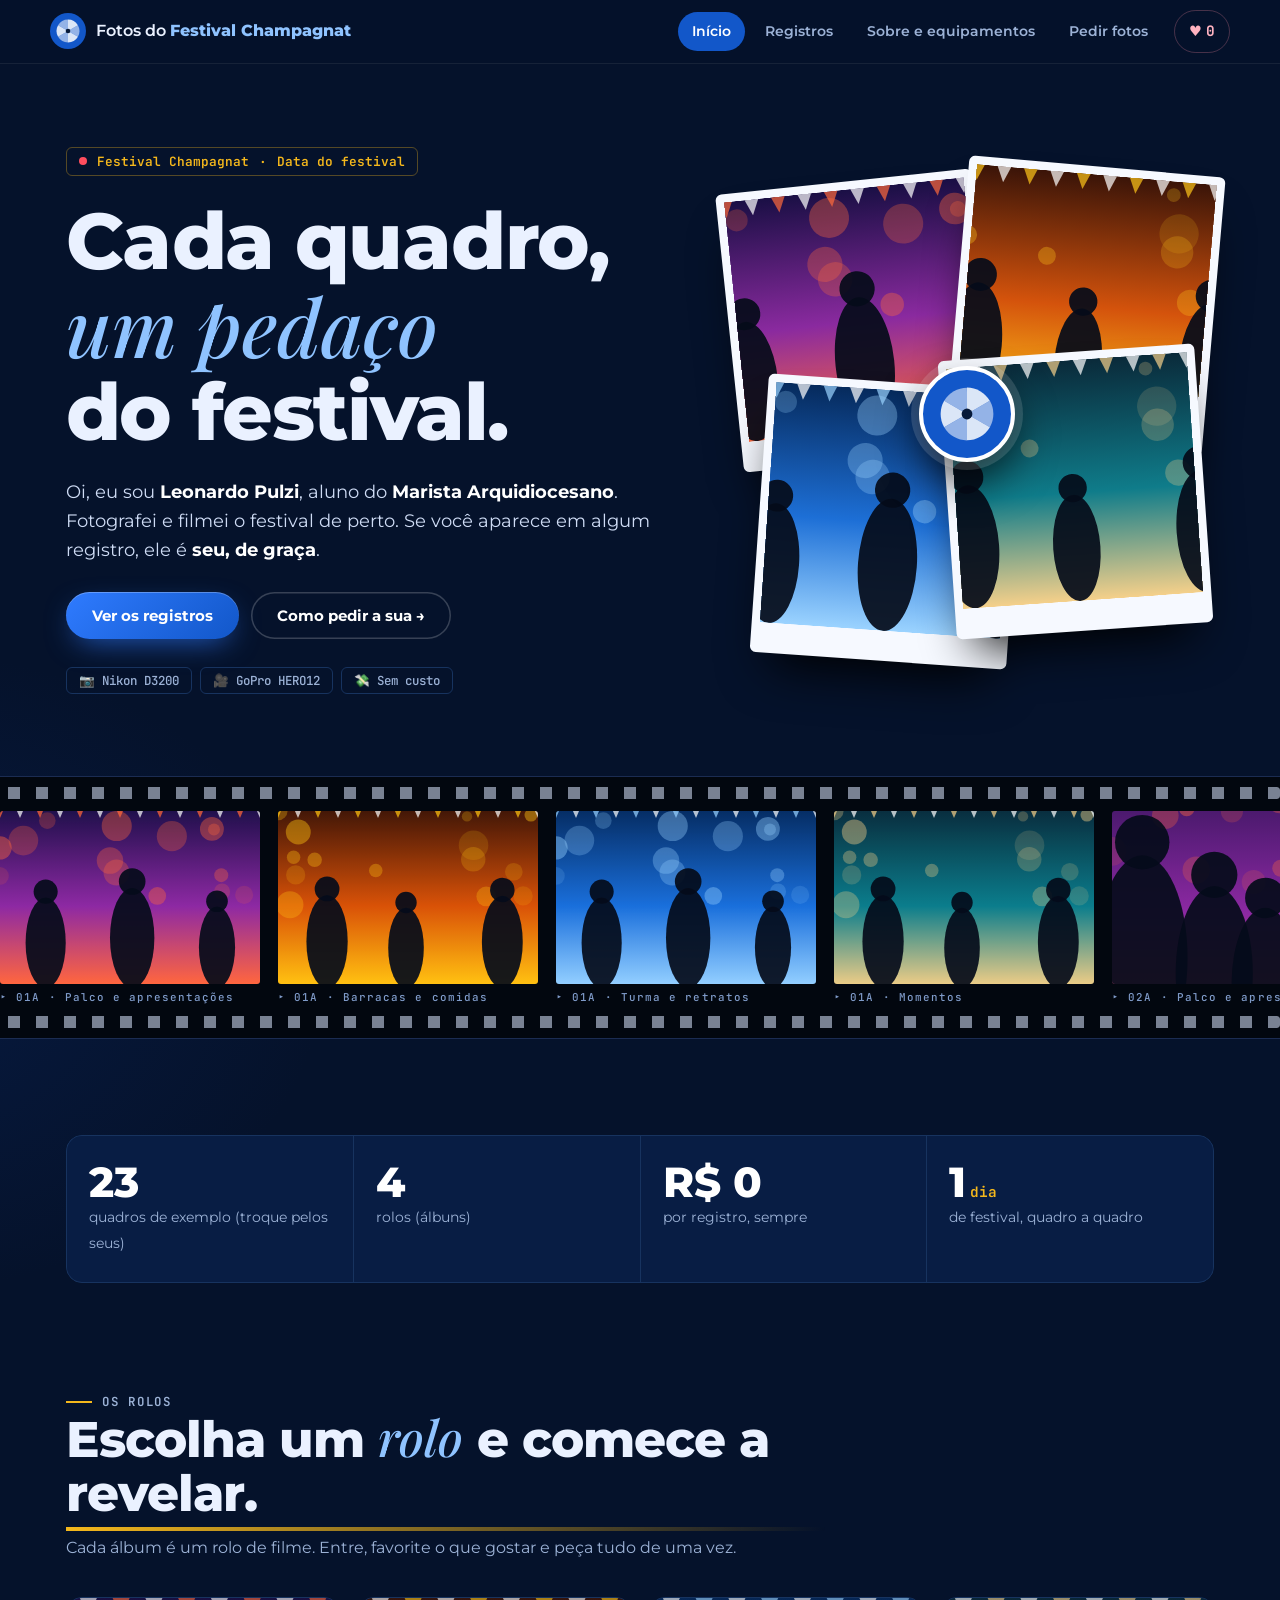
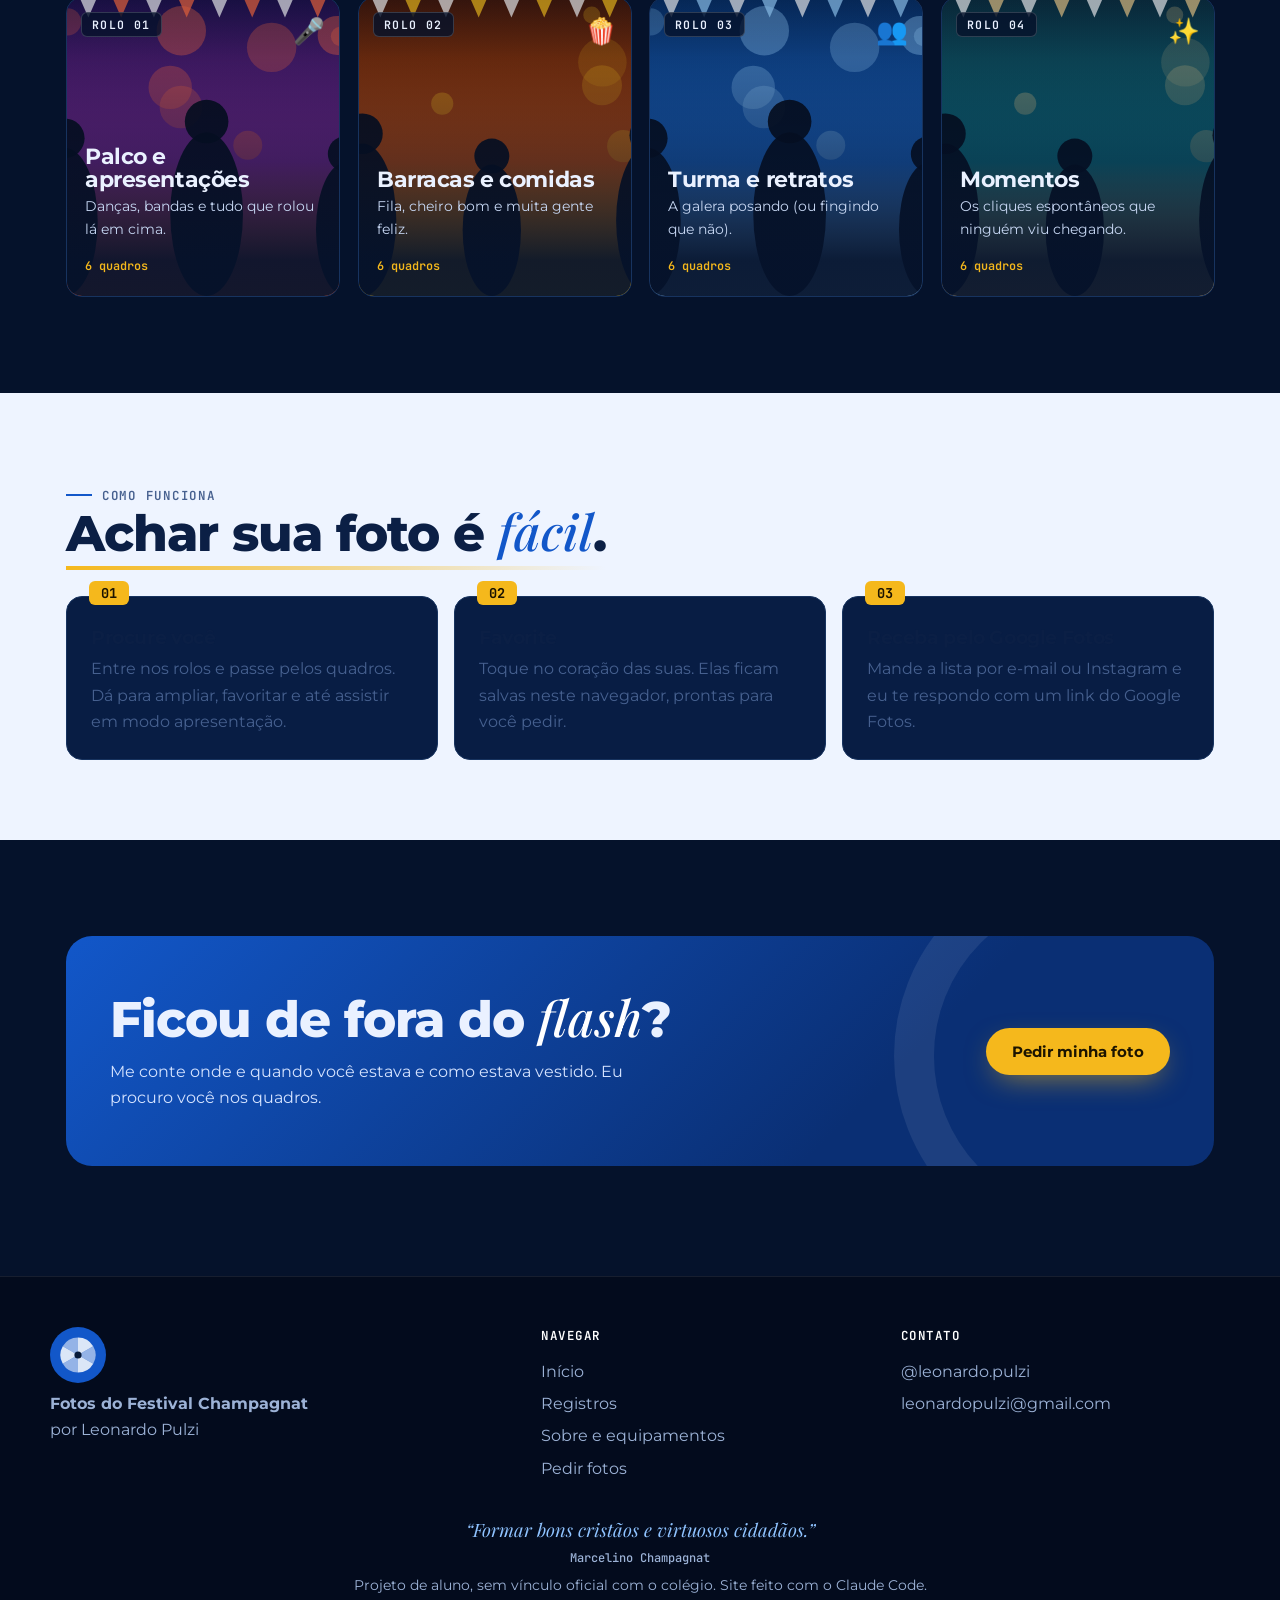
==== commit 80028199: "Redesign Marista: sala de revelacao, paginas, favoritas e animacoes Co-Authored-By: Claude Sonnet 5." ====
--- a/index.html
+++ b/index.html
@@ -4,255 +4,158 @@
 <meta charset="utf-8">
 <meta name="viewport" content="width=device-width, initial-scale=1">
 <title>Fotos do Festival Champagnat</title>
-<meta name="description" content="Portfólio de fotos do Festival Champagnat, do Colégio Marista Arquidiocesano. Achou sua foto? É de graça.">
+<meta name="description" content="Portfólio de fotos e vídeos do Festival Champagnat, do Colégio Marista Arquidiocesano. Achou você? A foto é de graça.">
 <meta property="og:title" content="Fotos do Festival Champagnat">
-<meta property="og:description" content="Portfólio e fotos gratuitas do Festival Champagnat, do Colégio Marista Arquidiocesano.">
-<meta property="og:type" content="website">
-<meta name="theme-color" content="#0c0808">
-<link rel="icon" href="data:image/svg+xml,%3Csvg xmlns='http://www.w3.org/2000/svg' viewBox='0 0 100 100'%3E%3Crect width='100' height='100' rx='22' fill='%23ff6a1f'/%3E%3Ccircle cx='50' cy='54' r='22' fill='%231a0703'/%3E%3Ccircle cx='50' cy='54' r='12' fill='%23ffc61a'/%3E%3Crect x='34' y='20' width='32' height='12' rx='4' fill='%231a0703'/%3E%3C/svg%3E">
+<meta property="og:description" content="Fotos e vídeos gratuitos do Festival Champagnat, do Colégio Marista Arquidiocesano.">
+<meta name="theme-color" content="#05122b">
+<link rel="icon" href="data:image/svg+xml,%3Csvg xmlns='http://www.w3.org/2000/svg' viewBox='0 0 100 100'%3E%3Ccircle cx='50' cy='50' r='50' fill='%231257c9'/%3E%3Ccircle cx='50' cy='50' r='24' fill='%23fff'/%3E%3Ccircle cx='50' cy='50' r='10' fill='%2305122b'/%3E%3C/svg%3E">
 <link rel="preconnect" href="https://fonts.googleapis.com">
 <link rel="preconnect" href="https://fonts.gstatic.com" crossorigin>
-<link href="https://fonts.googleapis.com/css2?family=Anton&family=Inter:wght@400;500;600;700;800&family=JetBrains+Mono:wght@500;700&display=swap" rel="stylesheet">
+<link href="https://fonts.googleapis.com/css2?family=JetBrains+Mono:wght@500;600;700&family=Montserrat:wght@400;500;600;700;800&family=Playfair+Display:ital,wght@1,500&display=swap" rel="stylesheet">
 <link rel="stylesheet" href="style.css">
+<script>try{if(sessionStorage.getItem('iris'))document.documentElement.classList.add('iris-cover')}catch(e){}</script>
 </head>
-<body>
+<body data-page="home">
 
-<header class="nav">
-  <a class="brand" href="#topo"><span class="logo">📷</span><span>Fotos do <b>Festival</b></span></a>
-  <nav>
-    <a href="#sobre">Sobre</a>
-    <a href="#equipamentos">Equipamentos</a>
-    <a href="#galeria">Fotos</a>
-    <a href="#pedir">Pedir foto</a>
-    <a href="#faq">Dúvidas</a>
-  </nav>
-  <a class="btn btn-sm" href="#pedir">Quero minha foto</a>
-</header>
+<main>
+<section class="hero">
+  <div class="wrap">
+    <div>
+      <p class="tagline"><i></i> <span data-cfg="evento">Festival Champagnat</span> · <span data-cfg="data">Data do festival</span></p>
+      <h1 data-split>Cada quadro, <em>um pedaço</em> do festival.</h1>
+      <p class="lead">Oi, eu sou <strong data-cfg="nome">Leonardo Pulzi</strong>, aluno do <strong>Marista Arquidiocesano</strong>. Fotografei e filmei o festival de perto. Se você aparece em algum registro, ele é <strong>seu, de graça</strong>.</p>
+      <div class="cta">
+        <a class="btn" href="registros.html">Ver os registros</a>
+        <a class="btn ghost" href="pedir.html">Como pedir a sua →</a>
+      </div>
+      <ul class="meta">
+        <li>📷 Nikon D3200</li>
+        <li>🎥 GoPro HERO12</li>
+        <li>💸 Sem custo</li>
+      </ul>
+    </div>
 
-<main id="topo">
-
-<!-- ============ HERO ============ -->
-<section class="hero">
-  <div class="embers" aria-hidden="true"></div>
-  <div class="hero-text">
-    <p class="kicker"><span class="dot"></span> <span data-cfg="evento">Festival Champagnat</span> · fotos gratuitas</p>
-    <h1>Seu momento no festival, <span class="fire">em foto</span>.</h1>
-    <p class="lead">Oi, eu sou <strong data-cfg="nome">Seu Nome</strong>, aluno do <strong>Marista Arquidiocesano</strong>. Vou estar pelo festival registrando o palco, as barracas e a galera. Se você aparece em alguma foto, <strong>é sua, de graça</strong>.</p>
-    <div class="cta">
-      <a class="btn" href="#galeria">Ver as fotos</a>
-      <a class="btn btn-ghost" href="#pedir">Como pedir a sua →</a>
-    </div>
-    <ul class="pills">
-      <li>🎟️ <span data-cfg="data">Data do festival</span></li>
-      <li>📍 <span data-cfg="local">Colégio Marista Arquidiocesano</span></li>
-      <li>💸 Sem custo</li>
-    </ul>
-  </div>
-
-  <!-- Visor de câmera interativo -->
-  <div class="cam" aria-label="Demonstração de um visor de câmera">
-    <div class="cam-top">
-      <span class="rec">● REC</span>
-      <span class="grow"></span>
-      <span class="bat" title="Bateria">🔋 <b>87%</b></span>
-    </div>
-    <div class="view" id="view">
-      <div class="scene">
-        <div class="sky"></div>
-        <div class="flags"></div>
-        <div class="bokeh"><i></i><i></i><i></i><i></i><i></i><i></i><i></i></div>
-        <div class="crowd"><i></i><i></i><i></i><i></i><i></i></div>
-      </div>
-      <div class="focus" id="focus"><b></b></div>
-      <div class="grid3" aria-hidden="true"></div>
-      <div class="hud">
-        <span>ISO <b id="iso">400</b></span>
-        <span>f/<b id="ap">1.8</b></span>
-        <span><b id="sh">1/250</b></span>
-      </div>
-      <div class="toast" id="toast" role="status" aria-live="polite"></div>
-    </div>
-    <div class="cam-bar">
-      <span class="count">📸 <b id="shots">128</b> fotos</span>
-      <span class="grow"></span>
-      <button class="shutter" id="shutter" data-cursor="📸 clic">📸 Disparar</button>
-    </div>
-    <p class="cam-hint">Clica no botão ou aperta <kbd>Espaço</kbd>. É quase assim no dia.</p>
-  </div>
-</section>
-
-<!-- ============ NÚMEROS ============ -->
-<section class="stats">
-  <div><b id="statFotos">0</b><span>fotos na galeria</span></div>
-  <div><b>R$ 0</b><span>por foto, sempre</span></div>
-  <div><b>1</b><span>dia inteiro de festival</span></div>
-  <div><b>100%</b><span>feito por um aluno</span></div>
-</section>
-
-<!-- ============ SOBRE ============ -->
-<section id="sobre" class="section">
-  <h2 class="title">Quem está <span class="fire">por trás</span> da câmera</h2>
-  <div class="about">
-    <div class="portrait" id="portrait">
-      <img src="assets/eu.jpg" alt="" onerror="this.remove()">
-      <span class="ph">📷</span>
-    </div>
-    <div class="about-text">
-      <p class="who"><b data-cfg="nome">Seu Nome</b><span data-cfg="serie">3º ano · Ensino Médio</span></p>
-      <p>Sou aluno do Colégio Marista Arquidiocesano e gosto de fotografar o que acontece por aqui. O <strong data-cfg="evento">Festival Champagnat</strong> é o melhor dia do ano pra isso: tem cor, música, barraca cheia e um monte de gente rindo.</p>
-      <p>Não cobro nada pelas fotos. A ideia é que cada pessoa leve uma lembrança boa do festival. Ainda estou aprendendo, e cada clique é treino.</p>
-      <ul class="tags">
-        <li>🎤 Palco e apresentações</li>
-        <li>🍿 Barracas e comida</li>
-        <li>👥 Retratos e turma</li>
-        <li>✨ Momentos espontâneos</li>
-      </ul>
+    <div class="collage" id="collage" aria-label="Colagem de fotos">
+      <div class="pic p1" data-depth="14"><img alt=""><span></span></div>
+      <div class="pic p2" data-depth="-10"><img alt=""><span></span></div>
+      <div class="pic p3" data-depth="-16"><img alt=""><span></span></div>
+      <div class="pic p4" data-depth="12"><img alt=""><span></span></div>
+      <button class="shutter-btn" id="shutter" aria-label="Disparar: trocar as fotos"></button>
     </div>
   </div>
 </section>
 
-<!-- ============ EQUIPAMENTOS ============ -->
-<section id="equipamentos" class="section">
-  <h2 class="title">O que eu <span class="fire">levo na mochila</span></h2>
-  <div class="grid kit">
-    <article class="card big">
-      <div class="emoji">📷</div>
-      <span class="badge">Fotos</span>
-      <h3>Nikon D3200</h3>
-      <p>Minha câmera DSLR para as fotos: sensor de 24 MP, lente trocável e ótima para retratos, palco e momentos espontâneos.</p>
-    </article>
-    <article class="card big">
-      <div class="emoji">🎥</div>
-      <span class="badge">Vídeo</span>
-      <h3>GoPro HERO12 Black</h3>
-      <p>Para os vídeos: pequena, resistente e com estabilização, ela pega o festival de pertinho, sem perder a ação.</p>
-    </article>
-</section>
+<div class="film" aria-label="Tira de filme com alguns registros"><div class="film-track" id="track"></div></div>
 
-<!-- ============ GALERIA ============ -->
-<section id="galeria" class="section">
-  <h2 class="title">Algumas <span class="fire">fotos</span></h2>
-  <div class="seg" id="filtros" role="tablist" aria-label="Categorias" hidden></div>
-  <div class="gallery" id="gallery"></div>
-  <p class="note" id="galNote"></p>
-</section>
-
-<!-- ============ COMO PEDIR ============ -->
-<section id="pedir" class="section">
-  <h2 class="title">Três passos. <span class="fire">Sério.</span></h2>
-  <ol class="steps">
-    <li>
-      <span class="n">1</span>
-      <h3>Procure você</h3>
-      <p>Dê uma olhada na galeria. Se achou sua foto, é só clicar nela e baixar. O álbum completo fica no Google Fotos.</p>
-      <p class="small">As fotos ficam em boa qualidade, prontas para o Instagram.</p>
-    </li>
-    <li>
-      <span class="n">2</span>
-      <h3>Não achou? Me avise</h3>
-      <p>Preencha o pedido abaixo com onde e quando você estava, e o que estava vestindo.</p>
-      <p class="small">Quanto mais detalhe, mais fácil de eu te encontrar nas fotos.</p>
-    </li>
-    <li>
-      <span class="n">3</span>
-      <h3>Receba pelo Google Fotos</h3>
-      <p>Eu respondo por e-mail ou Instagram com um <b>link do Google Fotos</b> para você ver e baixar as fotos.</p>
-      <p class="small">Sem cobrança e sem marca d'água.</p>
-    </li>
-  </ol>
-
-  <div class="contact">
-    <form class="form" id="form" novalidate>
-      <h3>Pedir minha foto</h3>
-      <label>Seu nome
-        <input name="nome" type="text" autocomplete="name" required placeholder="Como devo te chamar?">
-      </label>
-      <label>Seu e-mail ou @ do Instagram
-        <input name="contato" type="text" required placeholder="Para eu te responder">
-      </label>
-      <label>Onde e quando foi?
-        <input name="onde" type="text" placeholder="Ex.: perto do palco, no fim da tarde">
-      </label>
-      <label>Como você estava?
-        <textarea name="msg" rows="3" placeholder="Roupa, cor, com quem estava… qualquer detalhe ajuda."></textarea>
-      </label>
-      <button class="btn" type="submit">Enviar pedido</button>
-      <p class="small" id="formMsg" role="status" aria-live="polite">Ao enviar, abre o seu app de e-mail com o pedido pronto.</p>
-    </form>
-
-    <div class="channels">
-      <h3>Ou fale direto comigo</h3>
-      <a class="chan" id="lnkIg" href="#" target="_blank" rel="noopener" data-cursor="abrir">
-        <span class="ci">📸</span>
-        <span><b>Instagram</b><small>@<span data-cfg="instagram">seu_instagram</span></small></span>
-        <i>→</i>
-      </a>
-      <a class="chan" id="lnkMail" href="#" data-cursor="escrever">
-        <span class="ci">✉️</span>
-        <span><b>E-mail</b><small data-cfg="email">seuemail@gmail.com</small></span>
-        <i>→</i>
-      </a>
+<section class="sec">
+  <div class="wrap">
+    <div class="stats" data-rv>
+      <div><b id="nFotos">0</b><span id="lFotos">registros na galeria</span></div>
+      <div><b id="nRolos">0</b><span>rolos (álbuns)</span></div>
+      <div><b>R$ 0</b><span>por registro, sempre</span></div>
+      <div><b>1<small>dia</small></b><span>de festival, quadro a quadro</span></div>
     </div>
   </div>
 </section>
 
-<!-- ============ FAQ ============ -->
-<section id="faq" class="section">
-  <h2 class="title">Dúvidas <span class="fire">comuns</span></h2>
-  <div class="faq">
-    <details>
-      <summary>As fotos realmente são de graça?</summary>
-      <p>Sim. Não cobro nada, e não tem pegadinha. É um projeto meu para o festival.</p>
-    </details>
-    <details>
-      <summary>Posso postar a foto no meu Instagram?</summary>
-      <p>Pode, e vou adorar se me marcar. Só peço que não use as fotos para vender nada nem altere a imagem de outras pessoas.</p>
-    </details>
-    <details>
-      <summary>Não gostei de uma foto minha. E agora?</summary>
-      <p>É só me avisar por e-mail ou Instagram que eu tiro da galeria. Sem drama.</p>
-    </details>
-    <details>
-      <summary>Como eu recebo as fotos?</summary>
-      <p>Por um link do Google Fotos. Eu te envio por e-mail ou Instagram, e você vê e baixa tudo por lá.</p>
-    </details>
-    <details>
-      <summary>Quando as fotos ficam prontas?</summary>
-      <p>Vou subindo aos poucos depois do festival, conforme eu for editando. Volte aqui ou me chame para saber.</p>
-    </details>
-    <details>
-      <summary>Posso pedir uma foto com a minha turma?</summary>
-      <p>Pode. Me procure no festival ou mande o pedido pelo formulário que a gente combina.</p>
-    </details>
+<section class="sec">
+  <div class="wrap">
+    <div class="sec-head" data-rv>
+      <p class="eyebrow">Os rolos</p>
+      <h2>Escolha um <em>rolo</em> e comece a revelar.</h2>
+      <p>Cada álbum é um rolo de filme. Entre, favorite o que gostar e peça tudo de uma vez.</p>
+    </div>
+    <div class="rolls" id="rolls"></div>
   </div>
 </section>
 
+<section class="light">
+  <div class="wrap">
+    <div class="sec-head" data-rv>
+      <p class="eyebrow">Como funciona</p>
+      <h2>Achar sua foto é <em>fácil</em>.</h2>
+    </div>
+    <ol class="steps">
+      <li data-rv><h3>Procure você</h3><p style="color:#46608f">Entre nos rolos e passe pelos quadros. Dá para ampliar, favoritar e até assistir em modo apresentação.</p></li>
+      <li data-rv><h3>Favorite</h3><p style="color:#46608f">Toque no coração das suas. Elas ficam salvas neste navegador, prontas para você pedir.</p></li>
+      <li data-rv><h3>Receba pelo Google Fotos</h3><p style="color:#46608f">Mande a lista por e-mail ou Instagram e eu te respondo com um link do Google Fotos.</p></li>
+    </ol>
+  </div>
+</section>
+
+<section class="sec">
+  <div class="wrap">
+    <div class="banner" data-rv>
+      <div>
+        <h2>Ficou de fora do <em>flash</em>?</h2>
+        <p>Me conte onde e quando você estava e como estava vestido. Eu procuro você nos quadros.</p>
+      </div>
+      <a class="btn gold" href="pedir.html">Pedir minha foto</a>
+    </div>
+  </div>
+</section>
 </main>
-
-<footer class="foot">
-  <span class="logo big">📷</span>
-  <p><b>Fotos do <span data-cfg="evento">Festival Champagnat</span></b> · feito por <span data-cfg="nome">Seu Nome</span>.</p>
-  <p class="small">Projeto de aluno, sem ligação oficial com o colégio.</p>
-  <p class="sig">Este site foi feito pelo <span>Claude Code</span>, inspirado no Kandidatos Screenshare. ✦</p>
-</footer>
-
-<!-- Lightbox -->
-<div class="lb" id="lb" hidden role="dialog" aria-modal="true" aria-label="Foto ampliada">
-  <button class="lb-x" id="lbX" aria-label="Fechar">✕</button>
-  <button class="lb-nav lb-prev" id="lbPrev" aria-label="Anterior">‹</button>
-  <figure>
-    <img id="lbImg" alt="">
-    <figcaption>
-      <span id="lbCap"></span>
-      <a class="btn btn-sm" id="lbDl" href="#" download>⬇ Baixar</a>
-    </figcaption>
-  </figure>
-  <button class="lb-nav lb-next" id="lbNext" aria-label="Próxima">›</button>
-</div>
 
 <script src="config.js"></script>
 <script src="fotos.js"></script>
-<script src="script.js"></script>
+<script src="common.js"></script>
 <script src="cursor.js"></script>
+<script>
+(() => {
+  const { data, todas, count, renderRolls, openLightbox, calm } = FC;
+  // intercala os álbuns (1º de cada, 2º de cada…) para a colagem e a tira variarem
+  const inter = [];
+  for (let i = 0; inter.length < todas.length; i++) data.albuns.forEach((a) => { if (a.fotos[i]) inter.push(a.fotos[i]); });
+  const pool = inter.filter((f) => !f.video).length ? inter.filter((f) => !f.video) : inter;
+
+  // números
+  count(document.getElementById('nFotos'), todas.length);
+  count(document.getElementById('nRolos'), data.albuns.length);
+  if (data.exemplo) document.getElementById('lFotos').textContent = 'quadros de exemplo (troque pelos seus)';
+
+  // rolos
+  renderRolls(document.getElementById('rolls'), data.albuns);
+
+  // tira de filme
+  const track = document.getElementById('track');
+  const strip = pool.slice(0, 12);
+  const label = (f) => `▸ ${String(f.n).padStart(2, '0')}A · ${(data.albuns.find((a) => a.key === f.album) || {}).titulo || ''}`;
+  [0, 1].forEach((copy) => strip.forEach((f, i) => {
+    const d = document.createElement('div');
+    d.className = 'frame rv'; d.tabIndex = copy ? -1 : 0;
+    if (copy) d.setAttribute('aria-hidden', 'true');
+    d.innerHTML = `<img src="${f.src}" alt="${copy ? '' : 'Registro do festival'}" loading="lazy"><span>${label(f)}</span>`;
+    d.addEventListener('click', () => openLightbox(strip, i));
+    track.appendChild(d);
+  }));
+  FC.reveal([...track.children]);
+
+  // colagem + obturador
+  const pics = [...document.querySelectorAll('.collage .pic')];
+  let off = 0;
+  const paint = () => pics.forEach((p, i) => {
+    const f = pool[(off + i) % pool.length];
+    p.querySelector('img').src = f.src;
+    p.querySelector('span').textContent = label(f).replace('▸ ', '');
+    p.onclick = () => openLightbox(pool, (off + i) % pool.length);
+  });
+  paint();
+  const shutter = document.getElementById('shutter');
+  shutter.innerHTML = FC.APERTURE;
+  shutter.addEventListener('click', () => {
+    const fl = document.createElement('div'); fl.className = 'flash go'; document.body.appendChild(fl); setTimeout(() => fl.remove(), 500);
+    shutter.classList.remove('fire'); void shutter.offsetWidth; shutter.classList.add('fire');
+    pics.forEach((p, i) => { p.style.setProperty('--sx', (i % 2 ? -1 : 1) * 30 + 'px'); p.classList.remove('shuf'); void p.offsetWidth; p.classList.add('shuf'); });
+    setTimeout(() => { off = (off + 4) % pool.length; paint(); }, 280);
+    FC.toast('📸 Clique! Novas fotos reveladas');
+  });
+
+  // parallax da colagem
+  if (!calm) addEventListener('mousemove', (e) => {
+    const x = e.clientX / innerWidth - .5, y = e.clientY / innerHeight - .5;
+    pics.forEach((p) => { const d = +p.dataset.depth; p.style.translate = `${x * d * 2}px ${y * d * 2}px`; });
+  }, { passive: true });
+})();
+</script>
 </body>
 </html>
--- a/style.css
+++ b/style.css
@@ -1,382 +1,374 @@
+/* ============================================================
+   Sala de revelação Marista: azul-marinho, branco e um toque de dourado.
+   Conceito: tira de filme, rolos numerados, folha de contatos e visor.
+   ============================================================ */
 :root {
   color-scheme: dark;
-  --bg: #0c0808;
-  --bg2: #150d0c;
-  --card: #1a1111;
-  --card2: #221615;
-  --line: #3a2522;
-  --text: #f6ece6;
-  --muted: #b89f96;
-  --ember: #ff4a1c;
-  --flame: #ff8a1f;
-  --gold: #ffc61a;
-  --live: #ff2d3d;
-  --radius: 18px;
-  --fire-grad: linear-gradient(100deg, var(--gold), var(--flame) 45%, var(--ember));
-}
-
+  --navy: #05122b;
+  --navy2: #081d44;
+  --blue: #1257c9;
+  --blue2: #2f7bff;
+  --sky: #8fc3ff;
+  --ice: #eef4ff;
+  --gold: #f5b81c;
+  --line: #17335f;
+  --text: #eaf1ff;
+  --muted: #9cb2d6;
+  --af: #7CFF9B;
+  --radius: 16px;
+  --mono: "JetBrains Mono", ui-monospace, monospace;
+  --serif: "Playfair Display", Georgia, serif;
+}
 * { box-sizing: border-box; }
 [hidden] { display: none !important; }
-html { scroll-behavior: smooth; scroll-padding-top: 80px; }
+html { scroll-behavior: smooth; scroll-padding-top: 84px; }
 body {
-  margin: 0;
-  background: var(--bg);
-  background-image:
-    radial-gradient(1200px 600px at 80% -10%, #3a120a55, transparent 60%),
-    radial-gradient(900px 500px at -10% 20%, #2a0d0855, transparent 60%);
-  color: var(--text);
-  font: 16px/1.6 Inter, system-ui, sans-serif;
-  overflow-x: hidden;
+  margin: 0; color: var(--text); background: var(--navy);
+  background-image: radial-gradient(900px 500px at 85% -10%, #123f9a55, transparent 65%), radial-gradient(700px 500px at -10% 30%, #0b2a6a55, transparent 65%);
+  font: 16px/1.65 Montserrat, system-ui, sans-serif; overflow-x: hidden;
 }
 a { color: inherit; }
-img { display: block; max-width: 100%; }
-code, kbd { font-family: "JetBrains Mono", ui-monospace, monospace; font-size: .88em; }
-code { background: #ffffff12; padding: .1em .4em; border-radius: 6px; }
-kbd {
-  display: inline-block; min-width: 1.8em; text-align: center;
-  padding: .1em .45em; border-radius: 7px;
-  background: linear-gradient(#2c1f1d, #1b1312);
-  border: 1px solid #4a3330; border-bottom-width: 3px; color: var(--text);
-}
-.fire { background: var(--fire-grad); -webkit-background-clip: text; background-clip: text; color: transparent; }
-.grow { flex: 1; }
-
-/* ---------- NAV ---------- */
+img, video { display: block; max-width: 100%; }
+code { font-family: var(--mono); font-size: .88em; background: #ffffff14; padding: .1em .4em; border-radius: 6px; }
+h1, h2, h3 { line-height: 1.08; margin: 0; letter-spacing: -.02em; }
+h1 { font-weight: 800; font-size: clamp(2.6rem, 6.2vw, 5rem); }
+h2 { font-weight: 800; font-size: clamp(2rem, 4vw, 3.1rem); }
+em, .serif { font-family: var(--serif); font-style: italic; font-weight: 500; letter-spacing: 0; color: var(--sky); }
+.small { font-size: .86rem; color: var(--muted); }
+.mono { font-family: var(--mono); }
+.wrap { max-width: 1180px; margin: 0 auto; padding: 0 16px; }
+.sec { padding: 96px 0 0; }
+.eyebrow { font: 600 .78rem var(--mono); letter-spacing: .14em; text-transform: uppercase; color: var(--gold); margin: 0 0 14px; display: flex; align-items: center; gap: 10px; }
+.eyebrow::before { content: ""; width: 26px; height: 2px; background: var(--gold); }
+.sec-head { margin-bottom: 36px; max-width: 760px; }
+.sec-head p { color: var(--muted); margin: 14px 0 0; }
+
+/* ---------- Nav ---------- */
 .nav {
-  position: sticky; top: 0; z-index: 20;
-  display: flex; align-items: center; gap: 24px;
-  padding: 12px max(16px, calc((100vw - 1180px) / 2));
-  background: #0c0808cc; backdrop-filter: blur(12px);
-  border-bottom: 1px solid #ffffff0d;
+  position: sticky; top: 0; z-index: 40; display: flex; align-items: center; gap: 22px;
+  padding: 10px max(16px, calc((100vw - 1180px) / 2)); background: #05122bd9; backdrop-filter: blur(14px); border-bottom: 1px solid #ffffff12;
 }
 .brand { display: flex; align-items: center; gap: 10px; text-decoration: none; font-weight: 600; white-space: nowrap; }
-.brand b { font-weight: 800; }
-.logo { display: grid; place-items: center; width: 36px; height: 36px; border-radius: 10px; background: var(--fire-grad); font-size: 1.15rem; }
-.logo.big { width: 56px; height: 56px; border-radius: 14px; font-size: 1.7rem; margin: 0 auto 14px; }
-.nav nav { display: flex; gap: 22px; margin-left: auto; }
-.nav nav a { text-decoration: none; color: var(--muted); font-weight: 500; font-size: .95rem; }
-.nav nav a:hover { color: var(--text); }
-
-/* ---------- BOTÕES ---------- */
-.btn {
-  display: inline-flex; align-items: center; justify-content: center; gap: 8px;
-  padding: 14px 24px; border-radius: 999px; border: 0;
-  background: var(--fire-grad); color: #1a0703;
-  font: 800 1rem Inter, sans-serif; text-decoration: none; cursor: pointer;
-  box-shadow: 0 8px 30px -8px #ff5a1f99, inset 0 1px 0 #ffffff66;
-  transition: transform .15s, box-shadow .15s;
-}
-.btn:hover { transform: translateY(-2px); box-shadow: 0 14px 40px -8px #ff5a1fbb, inset 0 1px 0 #ffffff66; }
-.btn-sm { padding: 9px 18px; font-size: .9rem; }
-.btn-ghost { background: transparent; color: var(--text); box-shadow: inset 0 0 0 1.5px var(--line); }
-.btn-ghost:hover { box-shadow: inset 0 0 0 1.5px var(--flame); }
-
-/* ---------- HERO ---------- */
-.hero {
-  position: relative; max-width: 1180px; margin: 0 auto; padding: 72px 16px 56px;
-  display: grid; grid-template-columns: 1.05fr 1fr; gap: 56px; align-items: center;
-}
-.embers { position: absolute; inset: 0; pointer-events: none; overflow: hidden; z-index: -1; }
-.embers i {
-  position: absolute; bottom: -10px; width: 4px; height: 4px; border-radius: 50%;
-  background: var(--flame); box-shadow: 0 0 8px 2px #ff7a1f;
-  animation: rise linear infinite; opacity: 0;
-}
-@keyframes rise {
-  0% { transform: translate(0, 0); opacity: 0; }
-  10% { opacity: .9; }
-  100% { transform: translate(var(--dx), -110vh); opacity: 0; }
-}
-.kicker {
-  display: inline-flex; align-items: center; gap: 8px; margin: 0 0 18px; padding: 6px 14px; border-radius: 999px;
-  background: #ff4a1c18; border: 1px solid #ff4a1c44; color: #ffb08f; font-size: .85rem; font-weight: 600;
-}
-.dot { width: 8px; height: 8px; border-radius: 50%; background: var(--live); box-shadow: 0 0 0 0 #ff2d3d; animation: pulse 1.6s infinite; }
-@keyframes pulse { 70% { box-shadow: 0 0 0 8px #ff2d3d00; } 100% { box-shadow: 0 0 0 0 #ff2d3d00; } }
-h1, h2 { font-family: Anton, Impact, sans-serif; font-weight: 400; letter-spacing: .01em; line-height: 1.02; text-transform: uppercase; }
-h1 { font-size: clamp(2.8rem, 6.4vw, 5.2rem); margin: 0 0 22px; }
-.lead { font-size: 1.12rem; color: #e2d0c8; max-width: 34em; margin: 0 0 28px; }
-.lead strong { color: var(--text); }
+.brand b { font-weight: 800; color: var(--sky); }
+.ap { display: inline-grid; place-items: center; width: 36px; height: 36px; border-radius: 50%; background: var(--blue); color: #fff; padding: 5px; transition: transform .6s cubic-bezier(.3,1.4,.4,1); }
+.ap svg { width: 100%; height: 100%; }
+.brand:hover .ap { transform: rotate(120deg); }
+.ap.big { width: 56px; height: 56px; padding: 8px; }
+.nav nav { display: flex; align-items: center; gap: 6px; margin-left: auto; }
+.nav nav a { text-decoration: none; color: var(--muted); font-weight: 600; font-size: .9rem; padding: 8px 14px; border-radius: 999px; transition: .15s; }
+.nav nav a:hover { color: #fff; background: #ffffff12; }
+.nav nav a.on { color: #fff; background: var(--blue); }
+.nav nav .fav-pill { color: #ffb3c1; border: 1px solid #ff8aa044; margin-left: 6px; }
+.nav nav .fav-pill b { font-family: var(--mono); }
+.burger { display: none; margin-left: auto; background: none; border: 1px solid var(--line); color: #fff; border-radius: 10px; font-size: 1.2rem; padding: 4px 12px; cursor: pointer; }
+
+/* ---------- Botões ---------- */
+.btn, .chip {
+  display: inline-flex; align-items: center; justify-content: center; gap: 8px; text-decoration: none; cursor: pointer;
+  font: 700 .95rem Montserrat, sans-serif; border-radius: 999px; transition: transform .15s, box-shadow .15s, background .15s;
+}
+.btn { padding: 14px 26px; border: 0; color: #fff; background: linear-gradient(135deg, var(--blue2), var(--blue)); box-shadow: 0 10px 30px -10px #2f7bffcc, inset 0 1px 0 #ffffff44; }
+.btn:hover { transform: translateY(-2px); box-shadow: 0 16px 36px -10px #2f7bff; }
+.btn.ghost { background: transparent; box-shadow: inset 0 0 0 1.5px #ffffff33; }
+.btn.ghost:hover { box-shadow: inset 0 0 0 1.5px var(--sky); }
+.btn.gold { background: var(--gold); color: #1c1400; box-shadow: 0 10px 30px -10px #f5b81caa; }
+.chip { padding: 8px 15px; font-size: .82rem; color: var(--text); background: #ffffff10; border: 1px solid #ffffff1f; }
+.chip:hover { background: #ffffff1f; }
+.chip.on { background: var(--blue); border-color: var(--blue2); }
+.chip.solid { background: var(--gold); color: #1c1400; border-color: transparent; }
+
+/* ---------- Hero ---------- */
+.hero { position: relative; padding: 70px 0 56px; }
+.hero .wrap { display: grid; grid-template-columns: 1.1fr .9fr; gap: 48px; align-items: center; }
+.tagline { display: inline-flex; align-items: center; gap: 10px; font: 600 .8rem var(--mono); color: var(--gold); border: 1px solid #f5b81c55; border-radius: 6px; padding: 5px 12px; margin-bottom: 22px; }
+.tagline i { width: 8px; height: 8px; border-radius: 50%; background: #ff4d5e; animation: blink 1.2s steps(1) infinite; }
+@keyframes blink { 50% { opacity: .2; } }
+.hero h1 em { display: block; }
+.lead { font-size: 1.1rem; color: #cfdcf5; max-width: 34em; margin: 22px 0 28px; }
+.lead strong { color: #fff; }
 .cta { display: flex; flex-wrap: wrap; gap: 12px; }
-.pills { list-style: none; padding: 0; margin: 28px 0 0; display: flex; flex-wrap: wrap; gap: 8px; }
-.pills li { font-size: .82rem; color: var(--muted); padding: 4px 12px; border-radius: 999px; border: 1px solid var(--line); }
-
-/* ---------- VISOR DA CÂMERA ---------- */
-.cam {
-  background: #16110f; border-radius: 16px; padding: 12px; border: 1px solid #ffffff14;
-  box-shadow: 0 40px 80px -30px #000, 0 0 0 1px #000, 0 0 120px -40px #ff4a1c88;
-  transform: rotate(1.2deg);
-}
-.cam-top, .cam-bar { display: flex; align-items: center; gap: 10px; font-size: .85rem; color: #dbd0ca; }
-.cam-top { padding: 2px 4px 10px; }
-.cam-bar { padding: 10px 4px 2px; }
-.rec { background: var(--live); color: #fff; font-weight: 800; font-size: .72rem; padding: 3px 8px; border-radius: 6px; letter-spacing: .04em; }
-.bat b { font: 600 .8rem "JetBrains Mono", monospace; }
-.view { position: relative; aspect-ratio: 16/9; border-radius: 10px; overflow: hidden; background: #000; }
-.scene { position: absolute; inset: 0; }
-.sky { position: absolute; inset: 0; background: linear-gradient(#2b1246, #a2345f 40%, #ff8a3a 68%, #1a0b16 69%, #0d060c); }
-.flags {
-  position: absolute; left: -2%; right: -2%; top: 10%; height: 16%;
-  background: repeating-linear-gradient(90deg, #ffc61a 0 4%, transparent 4% 6%, #ff4a1c 6% 10%, transparent 10% 12%, #4cc2ff 12% 16%, transparent 16% 18%);
-  -webkit-mask: linear-gradient(#000 0 3%, transparent 3% 100%), repeating-conic-gradient(from 180deg at 50% 0, #000 0 25%, transparent 0 100%);
-  clip-path: polygon(0 0, 100% 0, 100% 0, 0 0);
-  opacity: 0;
-}
-.flags {
-  opacity: .9; clip-path: none; -webkit-mask: none; mask: none; height: 12%; top: 8%;
-  background:
-    linear-gradient(#ffffff55, #ffffff55) 0 0/100% 2px no-repeat,
-    conic-gradient(from 150deg at 50% 0, #ffc61a 0 60deg, transparent 60deg) 0 2px/8.33% 100% repeat-x;
-}
-.bokeh i {
-  position: absolute; border-radius: 50%; background: radial-gradient(circle, #ffe7a3, #ffb35caa 55%, transparent 70%);
-  animation: twinkle 3s ease-in-out infinite;
-}
-.bokeh i:nth-child(1) { left: 8%; top: 32%; width: 8%; aspect-ratio: 1; animation-delay: -.4s; }
-.bokeh i:nth-child(2) { left: 24%; top: 26%; width: 5%; aspect-ratio: 1; animation-delay: -1.2s; }
-.bokeh i:nth-child(3) { left: 41%; top: 34%; width: 9%; aspect-ratio: 1; animation-delay: -2s; }
-.bokeh i:nth-child(4) { left: 58%; top: 24%; width: 6%; aspect-ratio: 1; animation-delay: -.8s; }
-.bokeh i:nth-child(5) { left: 72%; top: 33%; width: 8%; aspect-ratio: 1; animation-delay: -1.7s; }
-.bokeh i:nth-child(6) { left: 86%; top: 27%; width: 5%; aspect-ratio: 1; animation-delay: -2.4s; }
-.bokeh i:nth-child(7) { left: 50%; top: 44%; width: 4%; aspect-ratio: 1; animation-delay: -.2s; }
-@keyframes twinkle { 50% { opacity: .45; transform: scale(.85); } }
-.crowd i {
-  position: absolute; bottom: -6%; width: 15%; aspect-ratio: .7; border-radius: 50% 50% 8% 8% / 42% 42% 8% 8%;
-  background: radial-gradient(circle at 50% 24%, #0a0509 0 22%, transparent 23%), radial-gradient(ellipse at 50% 100%, #0a0509 0 60%, transparent 61%);
-}
-.crowd i:nth-child(1) { left: 4%; bottom: -8%; }
-.crowd i:nth-child(2) { left: 22%; width: 17%; }
-.crowd i:nth-child(3) { left: 41%; width: 20%; bottom: -10%; }
-.crowd i:nth-child(4) { left: 62%; width: 16%; }
-.crowd i:nth-child(5) { left: 80%; width: 18%; bottom: -8%; }
-.focus {
-  position: absolute; left: 41%; top: 44%; width: 18%; aspect-ratio: 1; border: 2px solid #7CFF6B; border-radius: 6px;
-  box-shadow: 0 0 12px #7CFF6B66; transition: left .5s cubic-bezier(.3,.9,.3,1), top .5s cubic-bezier(.3,.9,.3,1);
-}
-.focus::before, .focus::after { content: ""; position: absolute; width: 20%; height: 20%; border: 2px solid #7CFF6B; }
-.focus::before { left: -2px; top: -2px; border-right: 0; border-bottom: 0; }
-.focus::after { right: -2px; bottom: -2px; border-left: 0; border-top: 0; }
-.focus b { position: absolute; left: 50%; top: 50%; width: 5px; height: 5px; margin: -2.5px; border-radius: 50%; background: #7CFF6B; }
-.grid3 {
-  position: absolute; inset: 0; pointer-events: none; opacity: .28;
-  background: linear-gradient(#fff, #fff) 33.3% 0/1px 100% no-repeat, linear-gradient(#fff, #fff) 66.6% 0/1px 100% no-repeat,
-    linear-gradient(#fff, #fff) 0 33.3%/100% 1px no-repeat, linear-gradient(#fff, #fff) 0 66.6%/100% 1px no-repeat;
-}
-.hud { position: absolute; left: 8px; bottom: 8px; display: flex; gap: 6px; }
-.hud span { background: #000a; color: #fff; font: 600 .72rem "JetBrains Mono", monospace; padding: 3px 7px; border-radius: 5px; }
-.hud b { color: var(--gold); }
-.view.flash::after { content: ""; position: absolute; inset: 0; background: #fff; animation: flash .4s ease-out forwards; }
-@keyframes flash { from { opacity: .85; } to { opacity: 0; } }
-.toast {
-  position: absolute; left: 50%; top: 12px; transform: translate(-50%, -20px);
-  background: #111214f2; color: #fff; font-size: .82rem; font-weight: 600;
-  padding: 8px 14px; border-radius: 10px; border: 1px solid #ffffff1f; white-space: nowrap;
-  opacity: 0; transition: .25s; pointer-events: none;
-}
-.toast.show { opacity: 1; transform: translate(-50%, 0); }
-.count b { font-family: "JetBrains Mono", monospace; color: var(--gold); }
-.shutter {
-  background: var(--fire-grad); color: #1a0703; border: 0; border-radius: 999px;
-  font: 800 .85rem Inter, sans-serif; padding: 8px 16px; cursor: pointer; transition: .15s;
-}
-.shutter:active { transform: scale(.94); }
-.cam-hint { margin: 10px 4px 0; font-size: .78rem; color: #948a84; text-align: center; }
-
-/* ---------- STATS ---------- */
-.stats {
-  max-width: 1180px; margin: 0 auto; padding: 0; display: grid; grid-template-columns: repeat(4, 1fr); gap: 1px;
-  background: var(--line); border-radius: var(--radius); overflow: hidden; border: 1px solid var(--line);
-  width: calc(100% - 32px);
-}
-.stats div { background: var(--bg2); padding: 26px 22px; }
-.stats b { display: block; font: 400 2.8rem/1 Anton, sans-serif; background: var(--fire-grad); -webkit-background-clip: text; background-clip: text; color: transparent; }
-.stats span { color: var(--muted); font-size: .9rem; }
-
-/* ---------- SEÇÕES ---------- */
-.section { max-width: 1180px; margin: 0 auto; padding: 96px 16px 0; }
-.title { font-size: clamp(2.2rem, 4.6vw, 3.6rem); margin: 0 0 40px; }
-.note { color: var(--muted); font-size: .92rem; margin-top: 22px; }
-.small { font-size: .86rem; color: var(--muted); }
-
-/* sobre */
-.about { display: grid; grid-template-columns: 320px 1fr; gap: 40px; align-items: center; }
-.portrait {
-  position: relative; aspect-ratio: 4/5; border-radius: 24px; overflow: hidden; border: 1px solid #ff6a2a55;
-  background: radial-gradient(300px 220px at 70% 0%, #ff4a1c44, transparent 70%), var(--card);
-  box-shadow: 0 30px 60px -30px #000, 0 0 90px -40px #ff4a1c;
-  transform: rotate(-1.5deg);
-}
+.meta { list-style: none; padding: 0; margin: 28px 0 0; display: flex; flex-wrap: wrap; gap: 8px; font: 500 .78rem var(--mono); }
+.meta li { border: 1px solid var(--line); padding: 4px 12px; border-radius: 6px; color: var(--muted); }
+
+/* colagem com parallax */
+.collage { position: relative; aspect-ratio: 1; max-width: 520px; width: 100%; margin-left: auto; }
+.collage .pic {
+  position: absolute; width: 52%; border-radius: 6px; overflow: hidden; border: 8px solid #f6f9ff; border-bottom-width: 30px; background: #f6f9ff;
+  box-shadow: 0 30px 50px -20px #000; transition: transform .25s ease-out; cursor: zoom-in;
+}
+.collage .pic img { width: 100%; aspect-ratio: 1; object-fit: cover; }
+.collage .pic span { position: absolute; left: 0; right: 0; bottom: -25px; text-align: center; color: #12305f; font: 500 .68rem var(--mono); }
+.collage .p1 { left: 2%; top: 3%; rotate: -6deg; }
+.collage .p2 { right: 0; top: 0; rotate: 5deg; }
+.collage .p3 { left: 8%; bottom: 0; rotate: 4deg; }
+.collage .p4 { right: 2%; bottom: 6%; rotate: -4deg; }
+.collage .pic:hover { z-index: 5; scale: 1.06; }
+.shutter-btn {
+  position: absolute; left: 50%; top: 50%; translate: -50% -50%; z-index: 6; width: 96px; height: 96px; border-radius: 50%; border: 4px solid #fff;
+  background: var(--blue); color: #fff; cursor: pointer; padding: 14px; box-shadow: 0 0 0 8px #ffffff22, 0 20px 40px #000a; transition: transform .2s;
+}
+.shutter-btn svg { width: 100%; height: 100%; transition: transform .8s cubic-bezier(.3,1.4,.4,1); }
+.shutter-btn:hover svg { transform: rotate(60deg); }
+.shutter-btn:active { transform: scale(.92); }
+.flash { position: fixed; inset: 0; background: #fff; z-index: 9990; pointer-events: none; opacity: 0; }
+.flash.go { animation: flashgo .45s ease-out; }
+@keyframes flashgo { 0% { opacity: .8; } 100% { opacity: 0; } }
+
+/* ---------- Tira de filme ---------- */
+.film { position: relative; background: #02070f; padding: 34px 0; margin-top: 26px; border-block: 1px solid #1b2c52; overflow: hidden; }
+.film::before, .film::after {
+  content: ""; position: absolute; left: 0; right: 0; height: 12px; z-index: 2; opacity: .55;
+  background: repeating-linear-gradient(90deg, transparent 0 8px, #dbe7ff 8px 20px, transparent 20px 28px); mask: linear-gradient(#000, #000); border-radius: 3px;
+}
+.film::before { top: 10px; } .film::after { bottom: 10px; }
+.film-track { display: flex; gap: 18px; width: max-content; animation: roll 60s linear infinite; }
+.film:hover .film-track { animation-play-state: paused; }
+@keyframes roll { to { transform: translateX(-50%); } }
+.frame { position: relative; flex: none; width: 260px; cursor: zoom-in; }
+.frame img { width: 100%; aspect-ratio: 3/2; object-fit: cover; border-radius: 3px; filter: saturate(1.05); transition: filter .3s, transform .3s; }
+.frame:hover img { transform: scale(1.03); }
+.frame span { display: block; margin-top: 6px; font: 500 .68rem var(--mono); color: #7f9bc9; letter-spacing: .1em; }
+
+/* ---------- Números ---------- */
+.stats { display: grid; grid-template-columns: repeat(4, 1fr); border: 1px solid var(--line); border-radius: var(--radius); overflow: hidden; background: var(--line); gap: 1px; }
+.stats div { background: var(--navy2); padding: 26px 22px; }
+.stats b { display: block; font: 800 2.6rem/1 Montserrat, sans-serif; color: #fff; }
+.stats b small { font: 600 .9rem var(--mono); color: var(--gold); margin-left: 4px; }
+.stats span { color: var(--muted); font-size: .88rem; }
+
+/* ---------- Rolos (álbuns) ---------- */
+.rolls { display: grid; grid-template-columns: repeat(auto-fill, minmax(260px, 1fr)); gap: 18px; }
+.roll {
+  position: relative; display: block; text-decoration: none; border-radius: var(--radius); overflow: hidden; min-height: 300px; isolation: isolate;
+  border: 1px solid var(--line); background: var(--navy2); transition: transform .25s, border-color .25s; cursor: pointer; text-align: left; padding: 0; color: inherit; font: inherit;
+}
+.roll:hover { transform: translateY(-5px); border-color: var(--blue2); }
+.roll .cover { position: absolute; inset: 0; z-index: -2; }
+.roll .cover img { width: 100%; height: 100%; object-fit: cover; transition: transform .6s; }
+.roll:hover .cover img { transform: scale(1.08); }
+.roll::after { content: ""; position: absolute; inset: 0; z-index: -1; background: linear-gradient(180deg, #05122b22 20%, #05122bf0 88%); }
+.roll .no { position: absolute; top: 14px; left: 14px; font: 600 .72rem var(--mono); letter-spacing: .12em; background: #05122bcc; border: 1px solid #ffffff2a; padding: 4px 10px; border-radius: 6px; }
+.roll .emo { position: absolute; top: 12px; right: 14px; font-size: 1.6rem; }
+.roll .info { position: absolute; left: 0; right: 0; bottom: 0; padding: 18px; }
+.roll h3 { font-size: 1.35rem; }
+.roll p { margin: 4px 0 10px; color: #c6d6f2; font-size: .88rem; }
+.roll .cnt { font: 600 .74rem var(--mono); color: var(--gold); }
+.roll.all { background: linear-gradient(135deg, var(--blue), #0a2f74); }
+
+/* ---------- Passos ---------- */
+.steps { list-style: none; padding: 0; margin: 0; display: grid; grid-template-columns: repeat(3, 1fr); gap: 16px; counter-reset: s; }
+.steps li { position: relative; background: var(--navy2); border: 1px solid var(--line); border-radius: var(--radius); padding: 30px 24px 24px; counter-increment: s; }
+.steps li::before { content: counter(s, decimal-leading-zero); position: absolute; top: -16px; left: 22px; font: 700 .85rem var(--mono); color: #1c1400; background: var(--gold); padding: 3px 12px; border-radius: 6px; }
+.steps h3 { font-size: 1.2rem; margin-bottom: 8px; }
+.steps p { margin: 0; color: var(--muted); }
+
+/* ---------- Faixa clara (branco Marista) ---------- */
+.light { background: var(--ice); color: #0b1f45; margin-top: 96px; padding: 80px 0; position: relative; }
+.light .eyebrow { color: var(--blue); } .light .eyebrow::before { background: var(--blue); }
+.light em { color: var(--blue); }
+.light .sec-head p { color: #46608f; }
+
+/* ---------- Equipamentos (cartas que viram) ---------- */
+.gear { display: grid; grid-template-columns: repeat(2, 1fr); gap: 20px; }
+.flip { perspective: 1200px; min-height: 340px; background: none; border: 0; padding: 0; text-align: left; cursor: pointer; color: inherit; font: inherit; }
+.flip-in { position: relative; width: 100%; height: 100%; min-height: 340px; transition: transform .7s cubic-bezier(.3,1.1,.4,1); transform-style: preserve-3d; }
+.flip.on .flip-in { transform: rotateY(180deg); }
+.face { position: absolute; inset: 0; border-radius: 22px; padding: 30px; backface-visibility: hidden; display: flex; flex-direction: column; justify-content: flex-end; overflow: hidden; }
+.face.front { background: radial-gradient(400px 260px at 90% 0%, #2f7bff88, transparent 70%), linear-gradient(160deg, #0b2f74, var(--navy)); color: #fff; box-shadow: 0 30px 50px -30px #05122b; }
+.face.front .big { position: absolute; top: 22px; right: 24px; font-size: 4.4rem; opacity: .95; }
+.face.front .badge { align-self: flex-start; font: 600 .72rem var(--mono); letter-spacing: .12em; text-transform: uppercase; color: #1c1400; background: var(--gold); padding: 3px 10px; border-radius: 6px; margin-bottom: 12px; }
+.face.front h3 { font-size: 2.1rem; }
+.face.front p { margin: 8px 0 0; color: #c6d6f2; max-width: 26em; }
+.face.front .hint { margin-top: 16px; font: 500 .74rem var(--mono); color: var(--sky); }
+.face.back { transform: rotateY(180deg); background: #fff; color: #0b1f45; box-shadow: 0 30px 50px -30px #05122b; justify-content: center; }
+.face.back h4 { margin: 0 0 12px; font: 600 .78rem var(--mono); letter-spacing: .12em; text-transform: uppercase; color: var(--blue); }
+.face.back ul { list-style: none; padding: 0; margin: 0; display: grid; gap: 9px; }
+.face.back li { display: flex; justify-content: space-between; gap: 14px; border-bottom: 1px dashed #c4d4f2; padding-bottom: 7px; font-size: .92rem; }
+.face.back li span { color: #46608f; } .face.back li b { text-align: right; }
+
+/* ---------- Sobre ---------- */
+.about { display: grid; grid-template-columns: 340px 1fr; gap: 48px; align-items: center; }
+.portrait { position: relative; aspect-ratio: 4/5; border-radius: 6px; background: #f6f9ff; padding: 12px 12px 44px; rotate: -2deg; box-shadow: 0 34px 60px -26px #000; }
+.portrait .in { position: relative; width: 100%; height: 100%; overflow: hidden; background: linear-gradient(160deg, #0b2f74, var(--navy)); display: grid; place-items: center; font-size: 4rem; }
 .portrait img { position: absolute; inset: 0; width: 100%; height: 100%; object-fit: cover; }
-.portrait .ph { position: absolute; inset: 0; display: grid; place-items: center; font-size: 4rem; opacity: .5; }
-.portrait img + .ph { display: none; }
-.about-text p { color: #dcc8bf; margin: 0 0 14px; max-width: 40em; }
-.about-text strong { color: var(--text); }
-.who { display: flex; flex-direction: column; margin-bottom: 18px !important; }
-.who b { font: 400 2.4rem/1.05 Anton, sans-serif; text-transform: uppercase; color: var(--text); }
+.portrait img + span { display: none; }
+.portrait::after { content: attr(data-cap); position: absolute; left: 0; right: 0; bottom: 12px; text-align: center; color: #12305f; font: 500 .75rem var(--mono); }
+.who b { display: block; font-size: 2.2rem; font-weight: 800; letter-spacing: -.02em; }
 .who span { color: var(--gold); font-weight: 600; }
-.tags { list-style: none; padding: 0; margin: 20px 0 0; display: flex; flex-wrap: wrap; gap: 8px; }
-.tags li { font-size: .88rem; padding: 6px 14px; border-radius: 999px; background: var(--card); border: 1px solid var(--line); color: #dcc8bf; }
-
-/* cards */
-.grid { display: grid; grid-template-columns: repeat(4, 1fr); gap: 16px; }
-.card {
-  background: linear-gradient(180deg, var(--card2), var(--card)); border: 1px solid var(--line); border-radius: var(--radius);
-  padding: 24px; transition: transform .2s, border-color .2s;
-}
-.card:hover { transform: translateY(-4px); border-color: #ff6a2a66; }
-.card h3 { margin: 12px 0 8px; font-size: 1.12rem; }
-.card p { margin: 0; color: var(--muted); font-size: .94rem; }
-.card p b { color: var(--text); }
-.card.big { grid-column: span 2; grid-row: span 2; display: flex; flex-direction: column; justify-content: flex-end;
-  background: radial-gradient(500px 300px at 90% 0%, #ff4a1c33, transparent 70%), linear-gradient(180deg, var(--card2), var(--card)); }
-.card.big h3 { font-family: Anton, sans-serif; font-weight: 400; font-size: 2.2rem; text-transform: uppercase; line-height: 1.05; }
-.card.big p { font-size: 1.02rem; max-width: 32em; }
-.card.big .emoji { font-size: 3rem; }
-.emoji { font-size: 1.8rem; }
-.kit { grid-template-columns: repeat(4, 1fr); }
-.badge { align-self: flex-start; margin-top: 10px; font-size: .72rem; font-weight: 800; text-transform: uppercase; letter-spacing: .06em; color: var(--gold); border: 1px solid #ffc61a66; padding: 3px 10px; border-radius: 999px; }
-.kit .card.big { grid-row: auto; min-height: 260px; }
-
-/* galeria */
-.seg { display: inline-flex; background: var(--card); border: 1px solid var(--line); border-radius: 12px; padding: 4px; gap: 2px; flex-wrap: wrap; margin-bottom: 22px; }
-.seg button { background: none; border: 0; color: var(--muted); font: 700 .88rem Inter, sans-serif; padding: 8px 14px; border-radius: 9px; cursor: pointer; transition: .15s; }
-.seg button:hover { color: var(--text); }
-.seg button.on { background: var(--fire-grad); color: #1a0703; }
-.gallery { columns: 3; column-gap: 14px; }
-.shot {
-  display: block; width: 100%; margin: 0 0 14px; padding: 0; border: 1px solid var(--line); border-radius: 14px; overflow: hidden;
-  background: var(--card); cursor: zoom-in; break-inside: avoid; position: relative; transition: transform .2s, border-color .2s;
-}
-.shot:hover { transform: translateY(-3px); border-color: #ff6a2a88; }
-.shot img { width: 100%; height: auto; display: block; }
-.shot .cat { position: absolute; left: 10px; bottom: 10px; font-size: .72rem; font-weight: 700; color: #fff; background: #000a; padding: 3px 9px; border-radius: 999px; opacity: 0; transition: opacity .2s; }
-.shot:hover .cat { opacity: 1; }
-.shot.ph { cursor: default; display: grid; place-items: center; color: #ffffff66; font: 600 .82rem Inter, sans-serif; text-align: center; padding: 20px; gap: 6px;
-  background: radial-gradient(240px 160px at 70% 0%, #ff4a1c26, transparent 70%), linear-gradient(160deg, var(--card2), var(--card)); }
-.shot.ph span { font-size: 2rem; }
-
-/* lightbox */
-.lb { position: fixed; inset: 0; z-index: 10000; display: grid; place-items: center; background: #050303f2; padding: 24px; }
-.lb figure { margin: 0; max-width: min(1100px, 100%); display: grid; gap: 12px; justify-items: center; }
-.lb img { max-width: 100%; max-height: 78vh; border-radius: 12px; box-shadow: 0 30px 80px #000; }
-.lb figcaption { display: flex; align-items: center; gap: 16px; color: var(--muted); font-size: .92rem; }
-.lb-x, .lb-nav { position: absolute; background: #1a1111e6; border: 1px solid var(--line); color: var(--gold); border-radius: 50%; width: 48px; height: 48px; font: 800 1.4rem Inter, sans-serif; cursor: pointer; }
+.about-text p { color: #cfdcf5; max-width: 40em; }
+.tags { display: flex; flex-wrap: wrap; gap: 8px; margin-top: 20px; }
+
+/* ---------- Registros ---------- */
+.crumbs { display: flex; align-items: center; gap: 12px; flex-wrap: wrap; margin-bottom: 26px; }
+.toolbar { display: flex; flex-wrap: wrap; gap: 8px; align-items: center; margin-bottom: 22px; }
+.toolbar .grow { flex: 1; }
+.sheet { columns: 3; column-gap: 14px; background: #02070f; border: 1px solid #1b2c52; border-radius: 12px; padding: 26px 18px 12px; position: relative; }
+.tile { position: relative; margin: 0 0 14px; break-inside: avoid; border-radius: 4px; overflow: hidden; background: var(--navy2); border: 1px solid #ffffff14; }
+.tile-open { display: block; width: 100%; padding: 0; border: 0; background: none; cursor: zoom-in; position: relative; }
+.tile img, .tile video { width: 100%; height: auto; display: block; transition: transform .5s; }
+.tile:hover img, .tile:hover video { transform: scale(1.05); }
+.tile-open { overflow: hidden; }
+.play { position: absolute; left: 50%; top: 50%; translate: -50% -50%; width: 54px; height: 54px; display: grid; place-items: center; border-radius: 50%; background: #05122bcc; border: 2px solid #fff; color: #fff; }
+.heart { position: absolute; top: 8px; right: 8px; width: 38px; height: 38px; border-radius: 50%; border: 0; cursor: pointer; background: #05122bcc; color: #fff; font-size: 1.2rem; transition: transform .2s, background .2s; }
+.heart:hover { transform: scale(1.12); }
+.heart.on { background: #ff4d6d; }
+.heart.on { animation: pop .35s; }
+@keyframes pop { 50% { transform: scale(1.35); } }
+.ex { position: absolute; left: 8px; top: 8px; font: 600 .62rem var(--mono); text-transform: uppercase; letter-spacing: .1em; background: #f5b81c; color: #1c1400; padding: 2px 8px; border-radius: 4px; }
+.fn { position: absolute; left: 8px; bottom: 8px; font: 600 .68rem var(--mono); color: #fff; background: #000a; padding: 2px 8px; border-radius: 4px; opacity: 0; transition: opacity .2s; }
+.tile:hover .fn { opacity: 1; }
+.demo-note { display: flex; gap: 12px; align-items: flex-start; background: #f5b81c1c; border: 1px solid #f5b81c55; color: #ffdf8a; border-radius: 12px; padding: 14px 18px; margin-bottom: 22px; font-size: .9rem; }
+.empty { text-align: center; padding: 60px 20px; color: var(--muted); border: 1px dashed var(--line); border-radius: var(--radius); }
+
+/* ---------- Lightbox ---------- */
+.lb { position: fixed; inset: 0; z-index: 9000; display: grid; place-items: center; background: #02060ff5; padding: 24px; }
+.lb figure { margin: 0; max-width: min(1100px, 100%); display: grid; gap: 14px; justify-items: center; }
+.lb-media img, .lb-media video { max-height: 76vh; max-width: 100%; border-radius: 8px; box-shadow: 0 30px 80px #000; }
+.lb figcaption { display: flex; align-items: center; gap: 18px; flex-wrap: wrap; justify-content: center; color: var(--muted); font: 500 .82rem var(--mono); }
+.lb-actions { display: flex; gap: 8px; flex-wrap: wrap; }
+.chip.on { background: #ff4d6d; border-color: transparent; }
+.lb-x, .lb-nav { position: absolute; width: 48px; height: 48px; border-radius: 50%; border: 1px solid #ffffff2a; background: #ffffff12; color: #fff; font: 700 1.3rem Montserrat, sans-serif; cursor: pointer; }
 .lb-x { top: 18px; right: 18px; }
-.lb-nav { top: 50%; transform: translateY(-50%); }
-.lb-prev { left: 18px; } .lb-next { right: 18px; }
-.lb-x:hover, .lb-nav:hover { border-color: var(--flame); box-shadow: 0 0 24px -4px #ff8a1f; }
-
-/* passos */
-.steps { list-style: none; padding: 0; margin: 0; display: grid; grid-template-columns: repeat(3, 1fr); gap: 16px; }
-.steps li { position: relative; background: var(--card); border: 1px solid var(--line); border-radius: var(--radius); padding: 28px 24px 24px; }
-.steps .n { position: absolute; top: -22px; left: 22px; width: 44px; height: 44px; display: grid; place-items: center;
-  font: 400 1.5rem Anton, sans-serif; color: #1a0703; background: var(--fire-grad); border-radius: 12px; transform: rotate(-6deg); }
-.steps h3 { margin: 10px 0 6px; font-size: 1.2rem; }
-.steps p { margin: 0 0 12px; color: #dcc8bf; }
-.steps .small { margin: 12px 0 0; }
-
-/* contato */
-.contact { display: grid; grid-template-columns: 1.3fr 1fr; gap: 16px; margin-top: 34px; }
-.form, .channels { background: var(--card); border: 1px solid var(--line); border-radius: var(--radius); padding: 28px; }
-.form { background: radial-gradient(420px 260px at 90% 0%, #ff4a1c30, transparent 70%), var(--card); border-color: #ff6a2a55; display: grid; gap: 14px; }
-.form h3, .channels h3 { margin: 0 0 4px; font: 400 1.9rem/1 Anton, sans-serif; text-transform: uppercase; }
-.form label { display: grid; gap: 6px; font-size: .86rem; font-weight: 600; color: var(--muted); }
-.form input, .form textarea {
-  font: 500 1rem Inter, sans-serif; color: var(--text); background: #0d0707; border: 1px solid var(--line); border-radius: 10px; padding: 12px 14px; resize: vertical;
-}
-.form input:focus, .form textarea:focus { outline: 0; border-color: var(--flame); box-shadow: 0 0 0 3px #ff8a1f33; }
-.form input.bad { border-color: var(--live); }
+.lb-nav { top: 50%; translate: 0 -50%; } .lb-prev { left: 18px; } .lb-next { right: 18px; }
+.lb-x:hover, .lb-nav:hover { background: var(--blue); }
+
+/* ---------- Pedir / formulário ---------- */
+.favs-box { background: var(--navy2); border: 1px solid var(--line); border-radius: var(--radius); padding: 24px; }
+.favs-strip { display: flex; gap: 10px; overflow-x: auto; padding: 4px 0 12px; }
+.favs-strip .f { position: relative; flex: none; width: 110px; aspect-ratio: 1; border-radius: 6px; overflow: hidden; border: 1px solid #ffffff22; }
+.favs-strip img, .favs-strip video { width: 100%; height: 100%; object-fit: cover; }
+.favs-strip .f button { position: absolute; top: 4px; right: 4px; width: 24px; height: 24px; border-radius: 50%; border: 0; background: #000a; color: #fff; cursor: pointer; }
+.contact { display: grid; grid-template-columns: 1.3fr 1fr; gap: 18px; margin-top: 18px; }
+.form, .channels { background: var(--navy2); border: 1px solid var(--line); border-radius: var(--radius); padding: 28px; }
+.form { display: grid; gap: 14px; background: radial-gradient(400px 240px at 95% 0%, #2f7bff33, transparent 70%), var(--navy2); }
+.form h3, .channels h3 { font-size: 1.5rem; margin-bottom: 4px; }
+.form label { display: grid; gap: 6px; font-size: .82rem; font-weight: 600; color: var(--muted); }
+.form input, .form textarea { font: 500 1rem Montserrat, sans-serif; color: #fff; background: #030c1f; border: 1px solid var(--line); border-radius: 10px; padding: 12px 14px; resize: vertical; }
+.form input:focus, .form textarea:focus { outline: 0; border-color: var(--blue2); box-shadow: 0 0 0 3px #2f7bff33; }
+.form input.bad { border-color: #ff4d6d; }
 .form .btn { justify-self: start; }
-.form .small { margin: 0; }
 .channels { display: grid; gap: 12px; align-content: start; }
-.chan { display: flex; align-items: center; gap: 14px; padding: 16px; border-radius: 14px; text-decoration: none; background: #0d0707; border: 1px solid var(--line); transition: .2s; }
-.chan:hover { border-color: #ff6a2a88; transform: translateY(-2px); }
-.chan .ci { font-size: 1.6rem; }
-.chan b { display: block; }
-.chan small { color: var(--muted); font-size: .86rem; word-break: break-all; }
-.chan i { margin-left: auto; font-style: normal; color: var(--flame); font-size: 1.3rem; }
-
-/* faq */
+.chan { display: flex; align-items: center; gap: 14px; padding: 16px; border-radius: 14px; text-decoration: none; background: #030c1f; border: 1px solid var(--line); transition: .2s; }
+.chan:hover { border-color: var(--blue2); transform: translateY(-2px); }
+.chan .ci { font-size: 1.6rem; } .chan b { display: block; } .chan small { color: var(--muted); word-break: break-all; }
+.chan i { margin-left: auto; font-style: normal; color: var(--gold); font-size: 1.3rem; }
+
 .faq { display: grid; gap: 10px; max-width: 860px; }
-.faq details { background: var(--card); border: 1px solid var(--line); border-radius: 14px; padding: 0 22px; }
-.faq details[open] { border-color: #ff6a2a55; }
+.faq details { background: var(--navy2); border: 1px solid var(--line); border-radius: 14px; padding: 0 22px; }
+.faq details[open] { border-color: var(--blue2); }
 .faq summary { cursor: pointer; list-style: none; padding: 18px 0; font-weight: 700; display: flex; justify-content: space-between; gap: 16px; }
 .faq summary::-webkit-details-marker { display: none; }
-.faq summary::after { content: "+"; color: var(--flame); font-size: 1.4rem; line-height: 1; transition: .2s; }
+.faq summary::after { content: "+"; color: var(--gold); font-size: 1.4rem; line-height: 1; transition: .2s; }
 .faq details[open] summary::after { transform: rotate(45deg); }
 .faq p { margin: 0 0 18px; color: var(--muted); }
 
-/* footer */
-.foot { margin-top: 110px; padding: 48px 16px 56px; border-top: 1px solid #ffffff0d; text-align: center; color: var(--muted); }
-.foot p { margin: 4px 0; }
-.sig { font-size: .85rem; }
-.sig span { color: #d97757; font-weight: 700; }
-
-/* ---------- PROGRESSO, TOPO, REVEAL ---------- */
-.progress { position: fixed; left: 0; top: 0; right: 0; height: 3px; z-index: 30; background: var(--fire-grad); transform-origin: 0 50%; transform: scaleX(0); box-shadow: 0 0 12px #ff8a1f; }
-.to-top {
-  position: fixed; right: 20px; bottom: 20px; z-index: 30; width: 48px; height: 48px; border-radius: 50%; border: 1px solid var(--line);
-  background: #1a1111e6; backdrop-filter: blur(8px); color: var(--gold); font: 800 1.2rem Inter, sans-serif; cursor: pointer;
-  opacity: 0; transform: translateY(16px) scale(.9); pointer-events: none; transition: opacity .25s, transform .25s, border-color .2s, box-shadow .2s;
-}
-.to-top.show { opacity: 1; transform: none; pointer-events: auto; }
-.to-top:hover { border-color: var(--flame); box-shadow: 0 0 24px -4px #ff8a1f; }
-.reveal { opacity: 0; transform: translateY(26px); transition: opacity .6s var(--d, 0ms) ease, transform .7s var(--d, 0ms) cubic-bezier(.2,.8,.2,1); }
-.reveal.in { opacity: 1; transform: none; }
-.card.reveal.in:hover { transform: translateY(-4px); }
-.shot.reveal.in:hover { transform: translateY(-3px); }
-.chan.reveal.in:hover { transform: translateY(-2px); }
-
-/* ---------- CURSOR ---------- */
-.has-cursor, .has-cursor * { cursor: none !important; }
-.has-cursor input, .has-cursor textarea { cursor: text !important; }
-.cur-dot, .cur-ring, .cur-fx { position: fixed; left: 0; top: 0; pointer-events: none; z-index: 20000; }
-.cur-fx { width: 100vw; height: 100vh; z-index: 19997; }
-.cur-dot { width: 8px; height: 8px; margin: -4px 0 0 -4px; border-radius: 50%; background: #fff3d6; box-shadow: 0 0 10px 2px #ff8a1f, 0 0 2px #fff; opacity: 0; transition: opacity .2s, width .2s, height .2s, margin .2s; }
-.cur-ring {
-  width: 38px; height: 38px; margin: -19px 0 0 -19px; border-radius: 50%; border: 1.5px solid #ff8a1fcc; z-index: 19998; display: grid; place-items: center; opacity: 0;
-  transition: opacity .2s, width .25s cubic-bezier(.2,.9,.3,1.3), height .25s cubic-bezier(.2,.9,.3,1.3), margin .25s cubic-bezier(.2,.9,.3,1.3), background .2s, border-color .2s;
-}
-.cur-label { position: absolute; left: 50%; top: 50%; font: 800 .72rem Inter, sans-serif; color: #1a0703; white-space: nowrap; opacity: 0; transition: opacity .15s; }
-.cur-on .cur-dot, .cur-on .cur-ring { opacity: 1; }
-.cur-hover .cur-ring { width: 58px; height: 58px; margin: -29px 0 0 -29px; background: #ff8a1f22; border-color: var(--gold); }
-.cur-hover .cur-dot { width: 4px; height: 4px; margin: -2px 0 0 -2px; }
-.cur-has-label .cur-ring { width: 70px; height: 70px; margin: -35px 0 0 -35px; background: var(--fire-grad); border-color: transparent; }
-.cur-has-label .cur-label { opacity: 1; }
-.cur-has-label .cur-dot { opacity: 0; }
-.cur-down .cur-ring { width: 26px; height: 26px; margin: -13px 0 0 -13px; background: #ff4a1c55; }
-.cur-text .cur-ring, .cur-text .cur-dot { opacity: 0; }
-
-/* ---------- RESPONSIVO ---------- */
+/* ---------- CTA final ---------- */
+.banner { position: relative; overflow: hidden; border-radius: 26px; padding: 54px 44px; background: linear-gradient(135deg, var(--blue), #0a2f74 70%); display: grid; grid-template-columns: 1fr auto; gap: 24px; align-items: center; }
+.banner::after { content: ""; position: absolute; right: -80px; top: -80px; width: 320px; height: 320px; border-radius: 50%; border: 40px solid #ffffff14; }
+.banner h2 em { color: #fff; }
+.banner p { color: #d5e3ff; margin: 12px 0 0; max-width: 34em; }
+
+/* ---------- Rodapé ---------- */
+.foot { margin-top: 110px; border-top: 1px solid #ffffff14; padding: 50px 16px 40px; background: #030b1d; color: var(--muted); }
+.foot-in { max-width: 1180px; margin: 0 auto 30px; display: grid; grid-template-columns: 1.4fr 1fr 1fr; gap: 30px; }
+.foot h4 { margin: 0 0 12px; color: #fff; font: 600 .78rem var(--mono); letter-spacing: .12em; text-transform: uppercase; }
+.foot a { display: block; text-decoration: none; padding: 3px 0; } .foot a:hover { color: #fff; }
+.foot p { margin: 8px 0 0; }
+.foot .quote { text-align: center; font-family: var(--serif); font-style: italic; font-size: 1.15rem; color: var(--sky); }
+.foot .quote span { display: block; font: 500 .75rem var(--mono); font-style: normal; color: var(--muted); margin-top: 4px; }
+.foot .small { text-align: center; }
+
+/* ---------- Progresso, toast, reveal ---------- */
+.progress { position: fixed; left: 0; top: 0; right: 0; height: 3px; z-index: 60; background: linear-gradient(90deg, var(--blue2), var(--gold)); transform-origin: 0 50%; transform: scaleX(0); }
+.toast { position: fixed; left: 50%; bottom: 26px; translate: -50% 20px; z-index: 9500; background: #fff; color: #0b1f45; font-weight: 700; font-size: .88rem; padding: 10px 18px; border-radius: 999px; opacity: 0; transition: .25s; pointer-events: none; box-shadow: 0 10px 30px #0008; }
+.toast.show { opacity: 1; translate: -50% 0; }
+.rv { opacity: 0; transform: translateY(24px); transition: opacity .6s var(--d, 0ms) ease, transform .7s var(--d, 0ms) cubic-bezier(.2,.8,.2,1); }
+.rv.in { opacity: 1; transform: none; }
+
+/* ---------- Cursor visor ---------- */
+.has-vf, .has-vf * { cursor: none !important; }
+.has-vf input, .has-vf textarea { cursor: text !important; }
+.vf { position: fixed; left: 0; top: 0; z-index: 9999; pointer-events: none; opacity: 0; transition: opacity .2s; }
+.vf.on { opacity: 1; }
+.vf i { position: absolute; width: 12px; height: 12px; border: 2px solid #fff; transition: border-color .2s; }
+.vf i:nth-child(1) { left: 0; top: 0; border-right: 0; border-bottom: 0; }
+.vf i:nth-child(2) { right: 0; top: 0; border-left: 0; border-bottom: 0; }
+.vf i:nth-child(3) { left: 0; bottom: 0; border-right: 0; border-top: 0; }
+.vf i:nth-child(4) { right: 0; bottom: 0; border-left: 0; border-top: 0; }
+.vf.lock i { border-color: var(--af); }
+.vf b { position: absolute; left: 50%; top: 50%; width: 4px; height: 4px; margin: -2px; border-radius: 50%; background: #fff; transition: background .2s; }
+.vf.lock b { background: var(--af); }
+.vf em { position: absolute; left: 0; top: -22px; font: 700 .64rem var(--mono); letter-spacing: .1em; color: var(--af); opacity: 0; transition: opacity .2s; }
+.vf.lock em { opacity: 1; }
+.vf.click i { animation: shot .3s; }
+@keyframes shot { 50% { transform: scale(.7); } }
+
+/* ---------- Animações próprias ---------- */
+/* transição de página: o diafragma fecha e abre */
+@property --r { syntax: "<length>"; inherits: false; initial-value: 0px; }
+.iris-cover body::before { content: ""; position: fixed; inset: 0; z-index: 99997; background: #02060f; }
+.iris {
+  position: fixed; inset: 0; z-index: 99998; pointer-events: none; background: #02060f; display: grid; place-content: center; justify-items: center; gap: 14px;
+  -webkit-mask: radial-gradient(circle at 50% 50%, transparent var(--r), #000 calc(var(--r) + 2px)); mask: radial-gradient(circle at 50% 50%, transparent var(--r), #000 calc(var(--r) + 2px));
+}
+.iris .ap-i { width: 84px; height: 84px; color: var(--blue2); animation: spin 1.2s linear infinite; }
+.iris p { margin: 0; font: 600 .8rem var(--mono); letter-spacing: .2em; text-transform: uppercase; color: var(--sky); }
+.iris.close { pointer-events: auto; animation: irisClose .6s cubic-bezier(.7, 0, .3, 1) both; }
+.iris.open { --r: 0px; animation: irisOpen .8s .05s cubic-bezier(.6, 0, .3, 1) both; }
+@keyframes irisClose { from { --r: 90vmax; } to { --r: 0px; } }
+@keyframes irisOpen { from { --r: 0px; } to { --r: 90vmax; } }
+@keyframes spin { to { transform: rotate(360deg); } }
+
+/* palavras do título se revelando, como uma foto na bandeja */
+.w { display: inline-block; animation: develop-text 1s calc(var(--i) * 90ms + 300ms) cubic-bezier(.2, .8, .2, 1) both; }
+@keyframes develop-text { from { opacity: 0; filter: blur(14px) brightness(2.5); transform: translateY(.4em) scale(1.1); } }
+
+/* fotos "reveladas": escuras, sépia e borradas até entrarem na tela */
+.tile img, .roll .cover img, .frame img, .pic img, .tile video { transition: filter 1.8s ease, transform .5s; }
+.tile.rv:not(.in) img, .roll.rv:not(.in) .cover img, .frame.rv:not(.in) img, .pic.rv:not(.in) img { filter: brightness(.2) sepia(1) contrast(1.4) blur(10px); }
+.frame img { transition: filter 1.8s ease, transform .3s; }
+
+/* rolos inclinam em 3D seguindo o mouse */
+.roll { transform: perspective(900px) translateY(var(--ty, 0)) rotateX(var(--rx, 0deg)) rotateY(var(--ry, 0deg)); transition: transform .25s ease-out, border-color .25s; will-change: transform; }
+.roll:hover { --ty: -5px; transform: perspective(900px) translateY(-5px) rotateX(var(--rx, 0deg)) rotateY(var(--ry, 0deg)); }
+.roll.rv.in { transform: perspective(900px) translateY(var(--ty, 0)) rotateX(var(--rx, 0deg)) rotateY(var(--ry, 0deg)); }
+.roll.rv { transition: opacity .6s var(--d, 0ms) ease, transform .25s ease-out, border-color .25s; }
+
+/* corações e troca de foto no visualizador */
+.burst { position: fixed; z-index: 9800; pointer-events: none; color: #ff4d6d; font-size: 1.1rem; }
+.lb-media.swap img, .lb-media.swap video { animation: irisIn .7s cubic-bezier(.3, .8, .3, 1) both; }
+@keyframes irisIn { from { clip-path: circle(0% at 50% 50%); filter: brightness(2.2); } to { clip-path: circle(80% at 50% 50%); filter: none; } }
+
+/* títulos de seção: sublinhado que se desenha */
+.sec-head h2 { position: relative; display: inline-block; }
+.sec-head h2::after { content: ""; position: absolute; left: 0; bottom: -10px; height: 4px; width: 100%; background: linear-gradient(90deg, var(--gold), transparent); transform: scaleX(0); transform-origin: 0 50%; transition: transform 1s .3s cubic-bezier(.2, .8, .2, 1); }
+.sec-head.in h2::after, .sec-head:not(.rv) h2::after { transform: scaleX(1); }
+
+/* miolo do botão do obturador: as lâminas giram ao clicar */
+.shutter-btn.fire svg { animation: blades .6s cubic-bezier(.3, 1.4, .4, 1); }
+@keyframes blades { 40% { transform: rotate(120deg) scale(.6); } 100% { transform: rotate(180deg) scale(1); } }
+.pic.shuf { animation: shuffle .7s cubic-bezier(.3, 1.3, .4, 1); }
+@keyframes shuffle { 30% { transform: translate(var(--sx, 20px), -40px) rotate(12deg) scale(.9); } }
+
+/* ---------- Responsivo ---------- */
 @media (max-width: 980px) {
-  .hero { grid-template-columns: minmax(0, 1fr); gap: 44px; padding-top: 48px; }
-  .cam { transform: none; }
-  .grid { grid-template-columns: repeat(2, 1fr); }
+  .hero .wrap, .about, .contact, .banner, .foot-in { grid-template-columns: minmax(0, 1fr); }
+  .collage { margin: 20px auto 0; max-width: 420px; }
   .stats { grid-template-columns: repeat(2, 1fr); }
-  .steps { grid-template-columns: minmax(0, 1fr); gap: 34px; }
-  .about { grid-template-columns: minmax(0, 1fr); }
+  .steps { grid-template-columns: minmax(0, 1fr); gap: 30px; }
+  .gear { grid-template-columns: minmax(0, 1fr); }
+  .sheet { columns: 2; }
   .portrait { max-width: 300px; }
-  .contact { grid-template-columns: minmax(0, 1fr); }
-  .gallery { columns: 2; }
-}
-@media (max-width: 640px) {
-  .nav nav { display: none; }
-  .nav .btn-sm { margin-left: auto; }
-  .brand span:last-child { font-size: .92rem; }
-  .grid { grid-template-columns: minmax(0, 1fr); }
-  .card.big { grid-column: auto; grid-row: auto; }
-  .card.big h3 { font-size: 1.8rem; }
-  .section { padding-top: 72px; }
-  .gallery { columns: 1; }
-  .hud span:nth-child(3) { display: none; }
-  .lb-nav { top: auto; bottom: 18px; transform: none; }
-  .lb-prev { left: 24%; } .lb-next { right: 24%; }
-}
-@media (max-width: 400px) {
-  .brand span:last-child { display: none; }
-  .stats { grid-template-columns: minmax(0, 1fr); }
-}
-@media (prefers-reduced-motion: reduce) {
-  *, *::before, *::after { animation: none !important; transition: none !important; }
-  html { scroll-behavior: auto; }
-}
+}
+@media (max-width: 760px) {
+  .burger { display: block; }
+  .nav nav { display: none; position: absolute; left: 0; right: 0; top: 100%; flex-direction: column; align-items: stretch; background: #05122bf7; padding: 12px 16px 18px; border-bottom: 1px solid var(--line); }
+  .nav nav.open { display: flex; }
+  .sec { padding-top: 72px; }
+  .sheet { columns: 1; }
+  .frame { width: 200px; }
+  .banner { padding: 36px 24px; }
+  .lb-nav { top: auto; bottom: 18px; translate: 0; } .lb-prev { left: 26%; } .lb-next { right: 26%; }
+}
+@media (max-width: 420px) { .stats { grid-template-columns: minmax(0, 1fr); } .brand span:last-child { font-size: .86rem; } }
+@media (prefers-reduced-motion: reduce) { *, *::before, *::after { animation: none !important; transition: none !important; } html { scroll-behavior: auto; } }
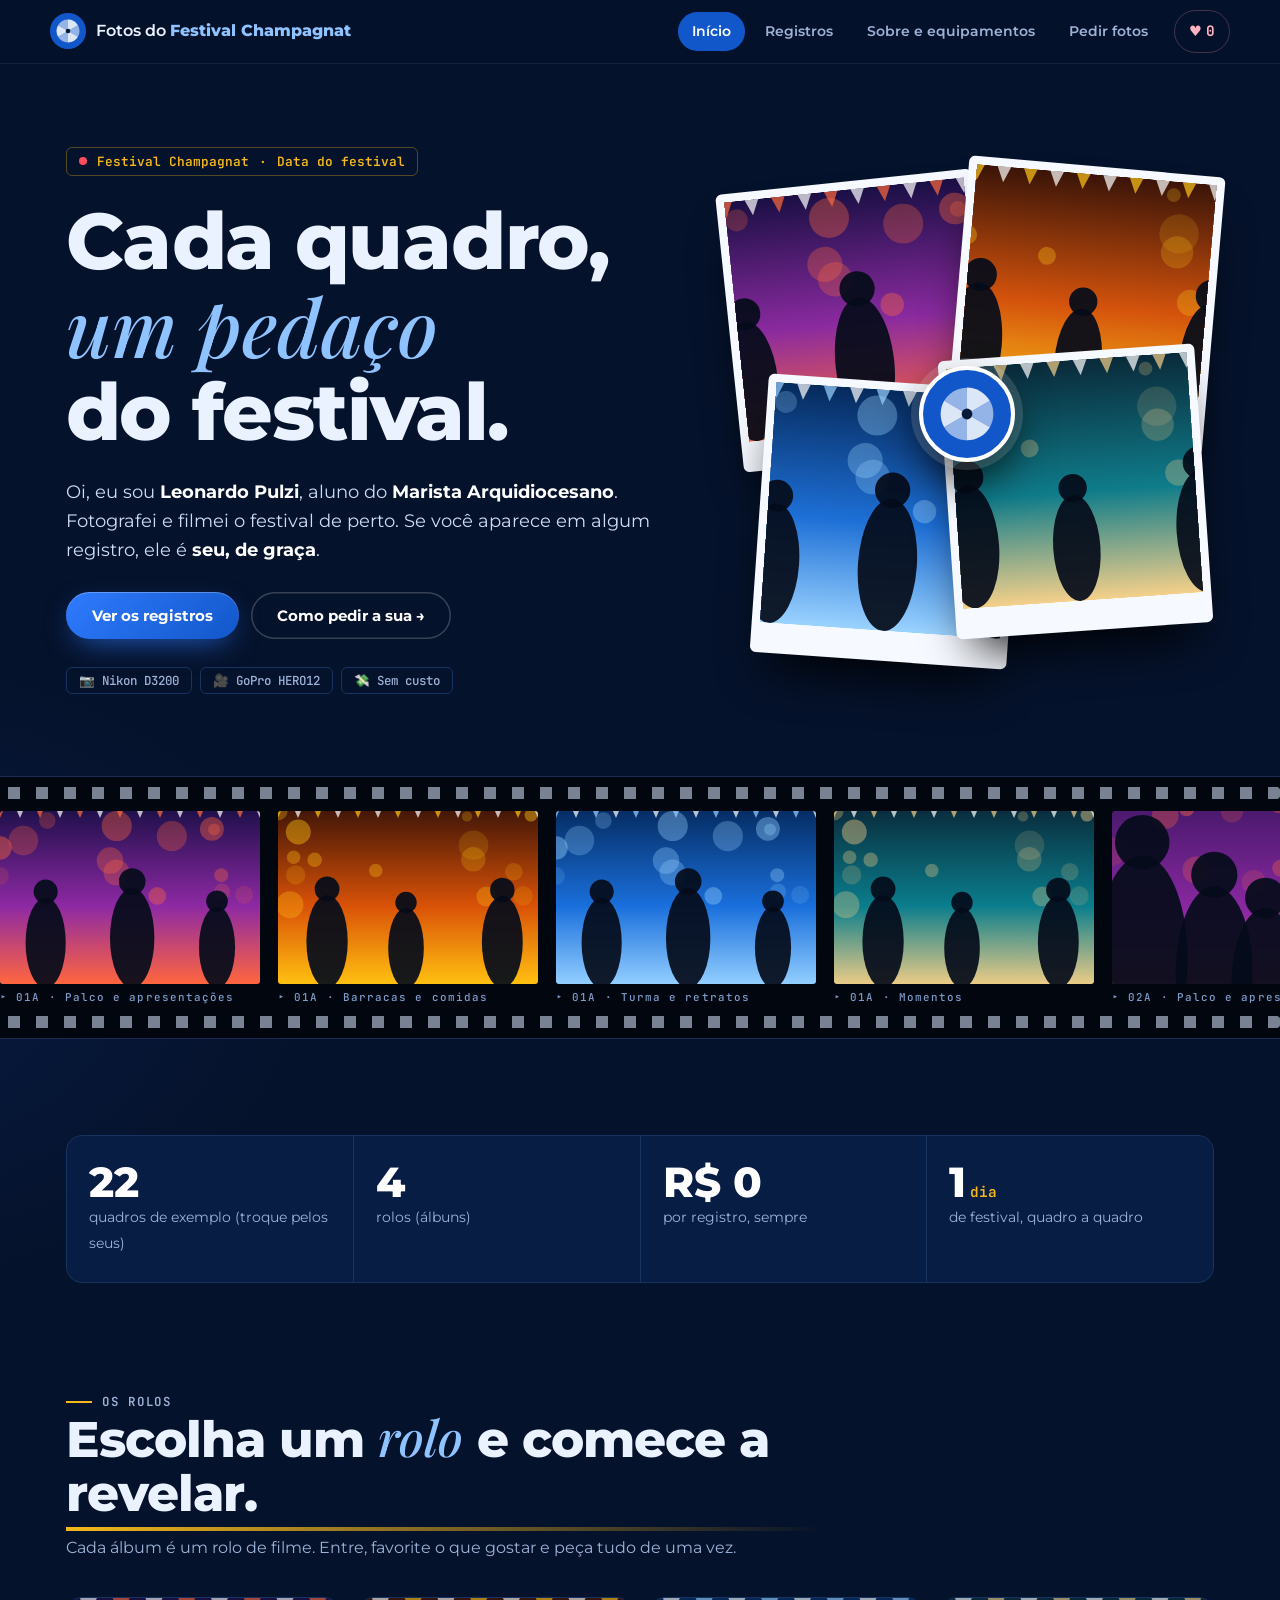
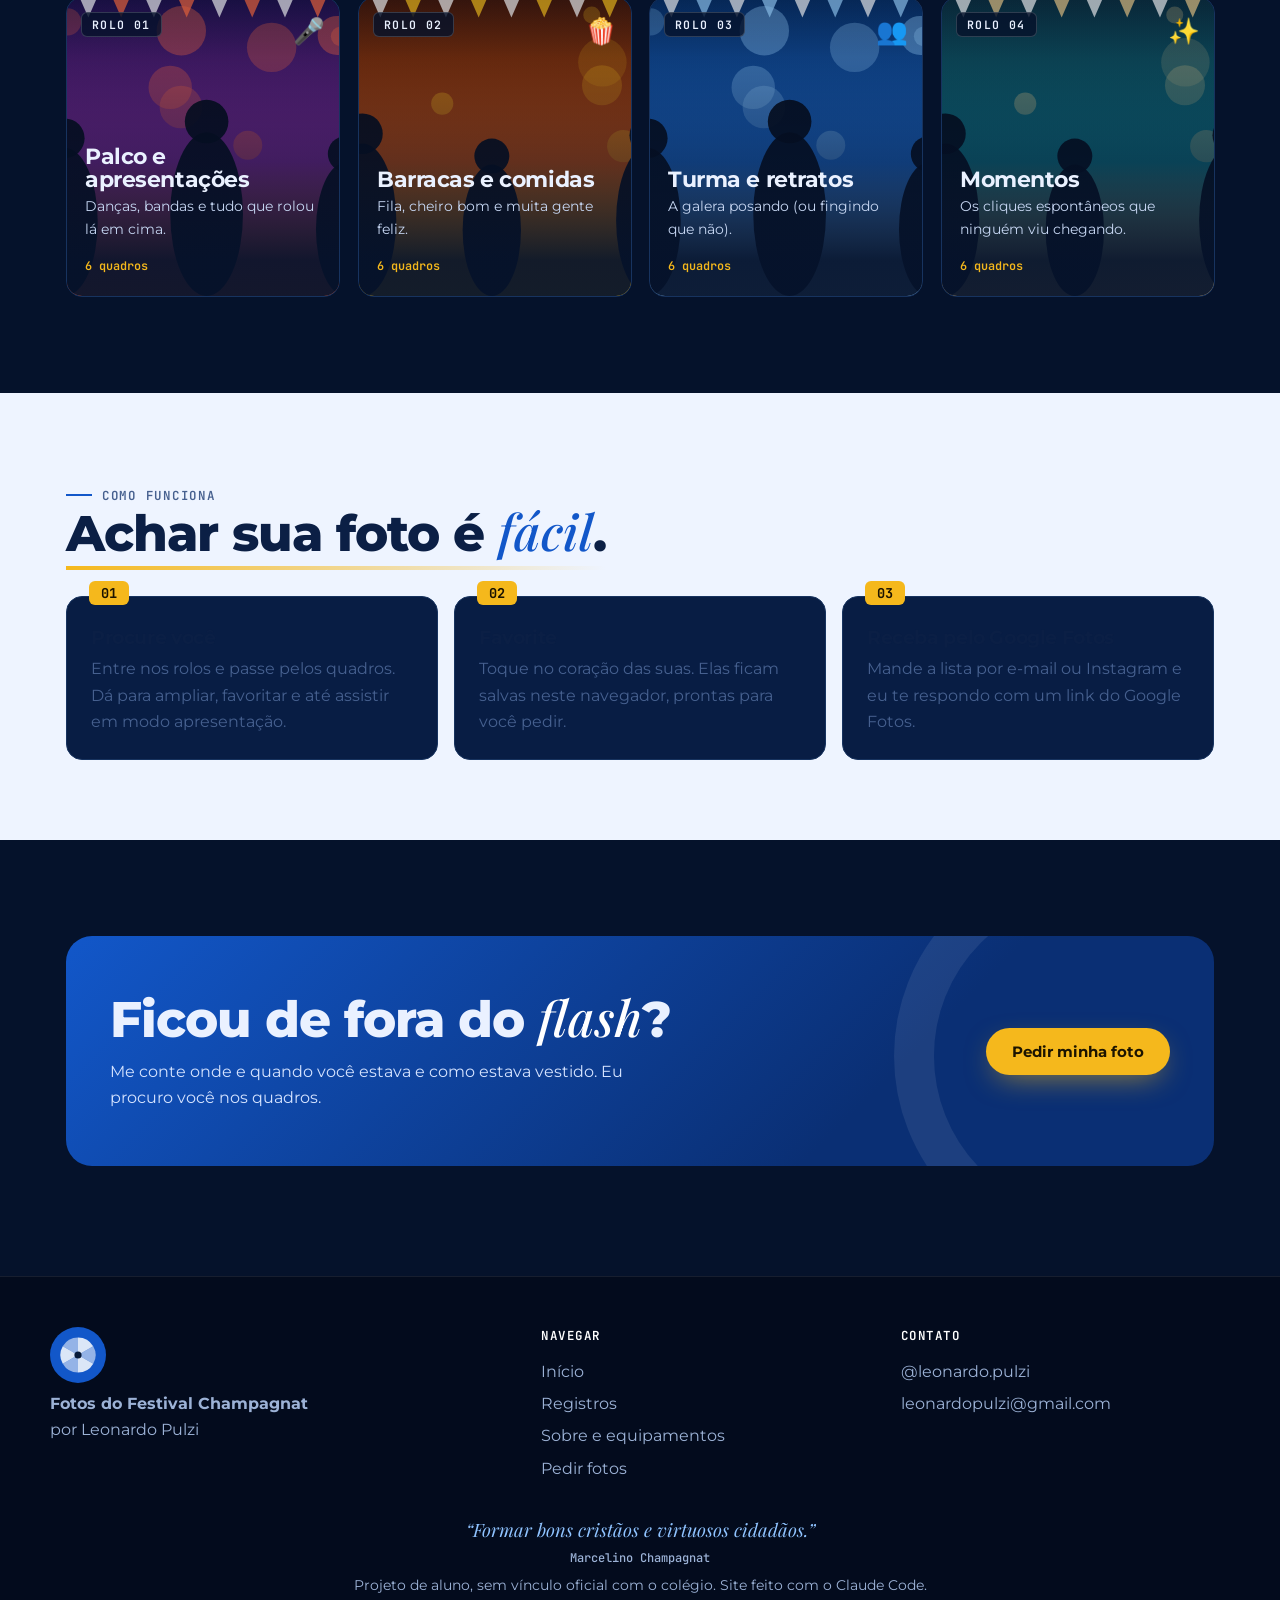
==== commit 8a6b12a6: "Transicoes de pagina por destino, com direcao pela ordem do menu Co-Authored-By: Claude Sonnet 5.5 <" ====
--- a/index.html
+++ b/index.html
@@ -13,7 +13,7 @@
 <link rel="preconnect" href="https://fonts.gstatic.com" crossorigin>
 <link href="https://fonts.googleapis.com/css2?family=JetBrains+Mono:wght@500;600;700&family=Montserrat:wght@400;500;600;700;800&family=Playfair+Display:ital,wght@1,500&display=swap" rel="stylesheet">
 <link rel="stylesheet" href="style.css">
-<script>try{if(sessionStorage.getItem('iris'))document.documentElement.classList.add('iris-cover')}catch(e){}</script>
+<script>try{var p=sessionStorage.getItem('pt');if(p){p=JSON.parse(p);document.documentElement.classList.add('pt-in','pt-p-'+p.p,'pt-d-'+p.d)}}catch(e){}</script>
 </head>
 <body data-page="home">
 
--- a/style.css
+++ b/style.css
@@ -304,20 +304,97 @@
 @keyframes shot { 50% { transform: scale(.7); } }
 
 /* ---------- Animações próprias ---------- */
-/* transição de página: o diafragma fecha e abre */
+
+/* Transições de página. Cada destino tem a sua; a direção (pt-d-r / pt-d-l) segue a ordem do menu.
+     Início    → diafragma de câmera fechando/abrindo
+     Registros → rolo de filme passando (persianas com quadros numerados)
+     Sobre     → polaroid voando, a foto "revelando" dentro
+     Pedir     → flash branco em onda e um envelope com barra enchendo */
 @property --r { syntax: "<length>"; inherits: false; initial-value: 0px; }
-.iris-cover body::before { content: ""; position: fixed; inset: 0; z-index: 99997; background: #02060f; }
-.iris {
-  position: fixed; inset: 0; z-index: 99998; pointer-events: none; background: #02060f; display: grid; place-content: center; justify-items: center; gap: 14px;
-  -webkit-mask: radial-gradient(circle at 50% 50%, transparent var(--r), #000 calc(var(--r) + 2px)); mask: radial-gradient(circle at 50% 50%, transparent var(--r), #000 calc(var(--r) + 2px));
-}
-.iris .ap-i { width: 84px; height: 84px; color: var(--blue2); animation: spin 1.2s linear infinite; }
-.iris p { margin: 0; font: 600 .8rem var(--mono); letter-spacing: .2em; text-transform: uppercase; color: var(--sky); }
-.iris.close { pointer-events: auto; animation: irisClose .6s cubic-bezier(.7, 0, .3, 1) both; }
-.iris.open { --r: 0px; animation: irisOpen .8s .05s cubic-bezier(.6, 0, .3, 1) both; }
+.pt-in body::before { content: ""; position: fixed; inset: 0; z-index: 99997; pointer-events: none; }
+.pt-in.pt-p-home body::before, .pt-in.pt-p-registros body::before { background: #02060f; }
+.pt-in.pt-p-sobre body::before { background: #0b2f74; }
+.pt-in.pt-p-pedir body::before { background: #fff; }
+.pt { position: fixed; inset: 0; z-index: 99998; pointer-events: none; overflow: hidden; }
+.pt.close { pointer-events: auto; }
+.pt-bg, .pt-slats, .pt-box { position: absolute; inset: 0; }
+.pt-slats { display: none; }
+.pt-box { display: grid; place-content: center; justify-items: center; gap: 12px; text-align: center; z-index: 2; }
+.pt-box b { font: 800 clamp(2.4rem, 8vw, 4.4rem)/1 Montserrat, sans-serif; letter-spacing: -.02em; }
+.pt-box small { font: 600 .8rem var(--mono); letter-spacing: .2em; text-transform: uppercase; opacity: .8; }
+@keyframes pop-in { from { opacity: 0; transform: scale(.7); } }
+@keyframes pop-out { to { opacity: 0; transform: scale(1.2); } }
+@keyframes fade-in { from { opacity: 0; } }
+@keyframes fade-out { to { opacity: 0; } }
+@keyframes spin { to { transform: rotate(360deg); } }
+
+/* Início: diafragma */
+.pt-p-home { background: #02060f; -webkit-mask: radial-gradient(circle at 50% 50%, transparent var(--r), #000 calc(var(--r) + 2px)); mask: radial-gradient(circle at 50% 50%, transparent var(--r), #000 calc(var(--r) + 2px)); }
+.pt-p-home .pt-bg { display: none; }
+.pt-p-home .pt-box { color: var(--sky); }
+.pt-ap { display: block; width: 84px; height: 84px; color: var(--blue2); animation: spin 1.2s linear infinite; }
+.pt-ap svg { width: 100%; height: 100%; }
+.pt-p-home.close { animation: irisClose .62s cubic-bezier(.7, 0, .3, 1) both; }
+.pt-p-home.covered { --r: 0px; }
+.pt-p-home.open { --r: 0px; animation: irisOpen .8s .05s cubic-bezier(.6, 0, .3, 1) both; }
 @keyframes irisClose { from { --r: 90vmax; } to { --r: 0px; } }
 @keyframes irisOpen { from { --r: 0px; } to { --r: 90vmax; } }
-@keyframes spin { to { transform: rotate(360deg); } }
+
+/* Registros: rolo de filme */
+.pt-p-registros .pt-bg { display: none; }
+.pt-p-registros .pt-slats { display: flex; }
+.pt-slats i { flex: 1; position: relative; background: linear-gradient(180deg, #0b1a3a, #02060f); border-inline: 1px solid #ffffff14; box-shadow: inset 0 4px 0 var(--gold), inset 0 -4px 0 var(--gold); }
+.pt-slats i::before, .pt-slats i::after { content: ""; position: absolute; left: 8%; right: 8%; height: 10px; opacity: .5; background: repeating-linear-gradient(90deg, #dbe7ff 0 5px, transparent 5px 12px); }
+.pt-slats i::before { top: 16px; } .pt-slats i::after { bottom: 16px; }
+.pt-slats b { position: absolute; left: 0; right: 0; top: 40px; text-align: center; font: 600 .68rem var(--mono); color: #7f9bc9; }
+.pt-p-registros .pt-box { color: #fff; }
+.pt-p-registros.close .pt-slats i { animation: slat-in .48s cubic-bezier(.7, 0, .3, 1) both; animation-delay: calc(var(--n) * 32ms); }
+.pt-p-registros.close .pt-box { animation: pop-in .35s .34s cubic-bezier(.2, .9, .3, 1.4) both; }
+.pt-p-registros.open .pt-slats i { animation: slat-out .5s cubic-bezier(.7, 0, .3, 1) both; animation-delay: calc(.08s + var(--n) * 32ms); }
+.pt-p-registros.open .pt-box { animation: pop-out .25s ease-in both; }
+@keyframes slat-in { from { transform: translateY(-101%); } to { transform: none; } }
+@keyframes slat-out { from { transform: none; } to { transform: translateY(101%); } }
+
+/* Sobre: polaroid */
+.pt-p-sobre.pt-d-r { --from: 120vw; --to: -120vw; --rot: 16deg; }
+.pt-p-sobre.pt-d-l { --from: -120vw; --to: 120vw; --rot: -16deg; }
+.pt-p-sobre .pt-bg { background: radial-gradient(80% 70% at 50% 50%, #1257c9, #0b2f74 60%, #061a45); }
+.pt-pol { display: block; width: min(240px, 62vw); background: #f6f9ff; padding: 12px 12px 16px; border-radius: 4px; box-shadow: 0 30px 60px #000a; rotate: -4deg; }
+.pt-pol i { display: block; aspect-ratio: 1; background: linear-gradient(160deg, #2f7bff, #0b2f74 60%, #02060f); }
+.pt-pol em { display: block; margin-top: 12px; color: #12305f; font: italic 500 1.7rem var(--serif); }
+.pt-p-sobre.close .pt-bg { animation: fade-in .3s both; }
+.pt-p-sobre.close .pt-box { animation: pol-in .6s cubic-bezier(.3, 1.1, .4, 1) both; }
+.pt-p-sobre.close .pt-pol i { animation: developing .7s .25s both; }
+.pt-p-sobre.open .pt-bg { animation: fade-out .5s .2s both; }
+.pt-p-sobre.open .pt-box { animation: pol-out .6s cubic-bezier(.6, 0, .7, .4) both; }
+@keyframes pol-in { from { transform: translateX(var(--from)) rotate(var(--rot)); } to { transform: none; } }
+@keyframes pol-out { from { transform: none; } to { transform: translateX(var(--to)) rotate(calc(var(--rot) * -1)); } }
+@keyframes developing { from { filter: brightness(.1) sepia(1); } to { filter: none; } }
+
+/* Pedir: flash em onda + envelope */
+.pt-p-pedir.pt-d-r { --ox: 100%; }
+.pt-p-pedir.pt-d-l { --ox: 0%; }
+.pt-p-pedir .pt-bg { background: #fff; }
+.pt-p-pedir .pt-box { color: #0b1f45; }
+.pt-env { display: block; font-size: 4rem; line-height: 1; }
+.pt-bar { display: block; width: min(300px, 70vw); height: 8px; border-radius: 9px; background: #0b1f4522; overflow: hidden; }
+.pt-bar i { display: block; height: 100%; background: linear-gradient(90deg, var(--blue2), var(--gold)); transform-origin: 0 50%; transform: scaleX(0); }
+.pt-p-pedir.close .pt-bg { animation: flash-wipe .5s cubic-bezier(.6, 0, .2, 1) both; }
+.pt-p-pedir.close .pt-box { animation: pop-in .3s .25s both; }
+.pt-p-pedir.close .pt-env { animation: fly .6s .15s both; }
+.pt-p-pedir.close .pt-bar i { animation: fill .5s .18s both; }
+.pt-p-pedir.covered .pt-bar i, .pt-p-pedir.open .pt-bar i { transform: none; }
+.pt-p-pedir.open .pt-bg { animation: fade-out .55s .12s both; }
+.pt-p-pedir.open .pt-box { animation: pop-out .3s both; }
+@keyframes flash-wipe { from { clip-path: circle(0% at var(--ox) 50%); } to { clip-path: circle(150% at var(--ox) 50%); } }
+@keyframes fill { to { transform: none; } }
+@keyframes fly { from { transform: translate(-50px, 30px) rotate(-25deg); opacity: 0; } }
+
+/* o conteúdo novo entra deslizando do lado de onde você veio */
+.pt-entering main { animation: pt-slide .7s .15s cubic-bezier(.2, .8, .2, 1) both; }
+.pt-entering.pt-d-l main { --dx: -40px; }
+@keyframes pt-slide { from { opacity: 0; transform: translateX(var(--dx, 40px)); } }
+@media (prefers-reduced-motion: reduce) { .pt-in body::before, .pt { display: none; } }
 
 /* palavras do título se revelando, como uma foto na bandeja */
 .w { display: inline-block; animation: develop-text 1s calc(var(--i) * 90ms + 300ms) cubic-bezier(.2, .8, .2, 1) both; }
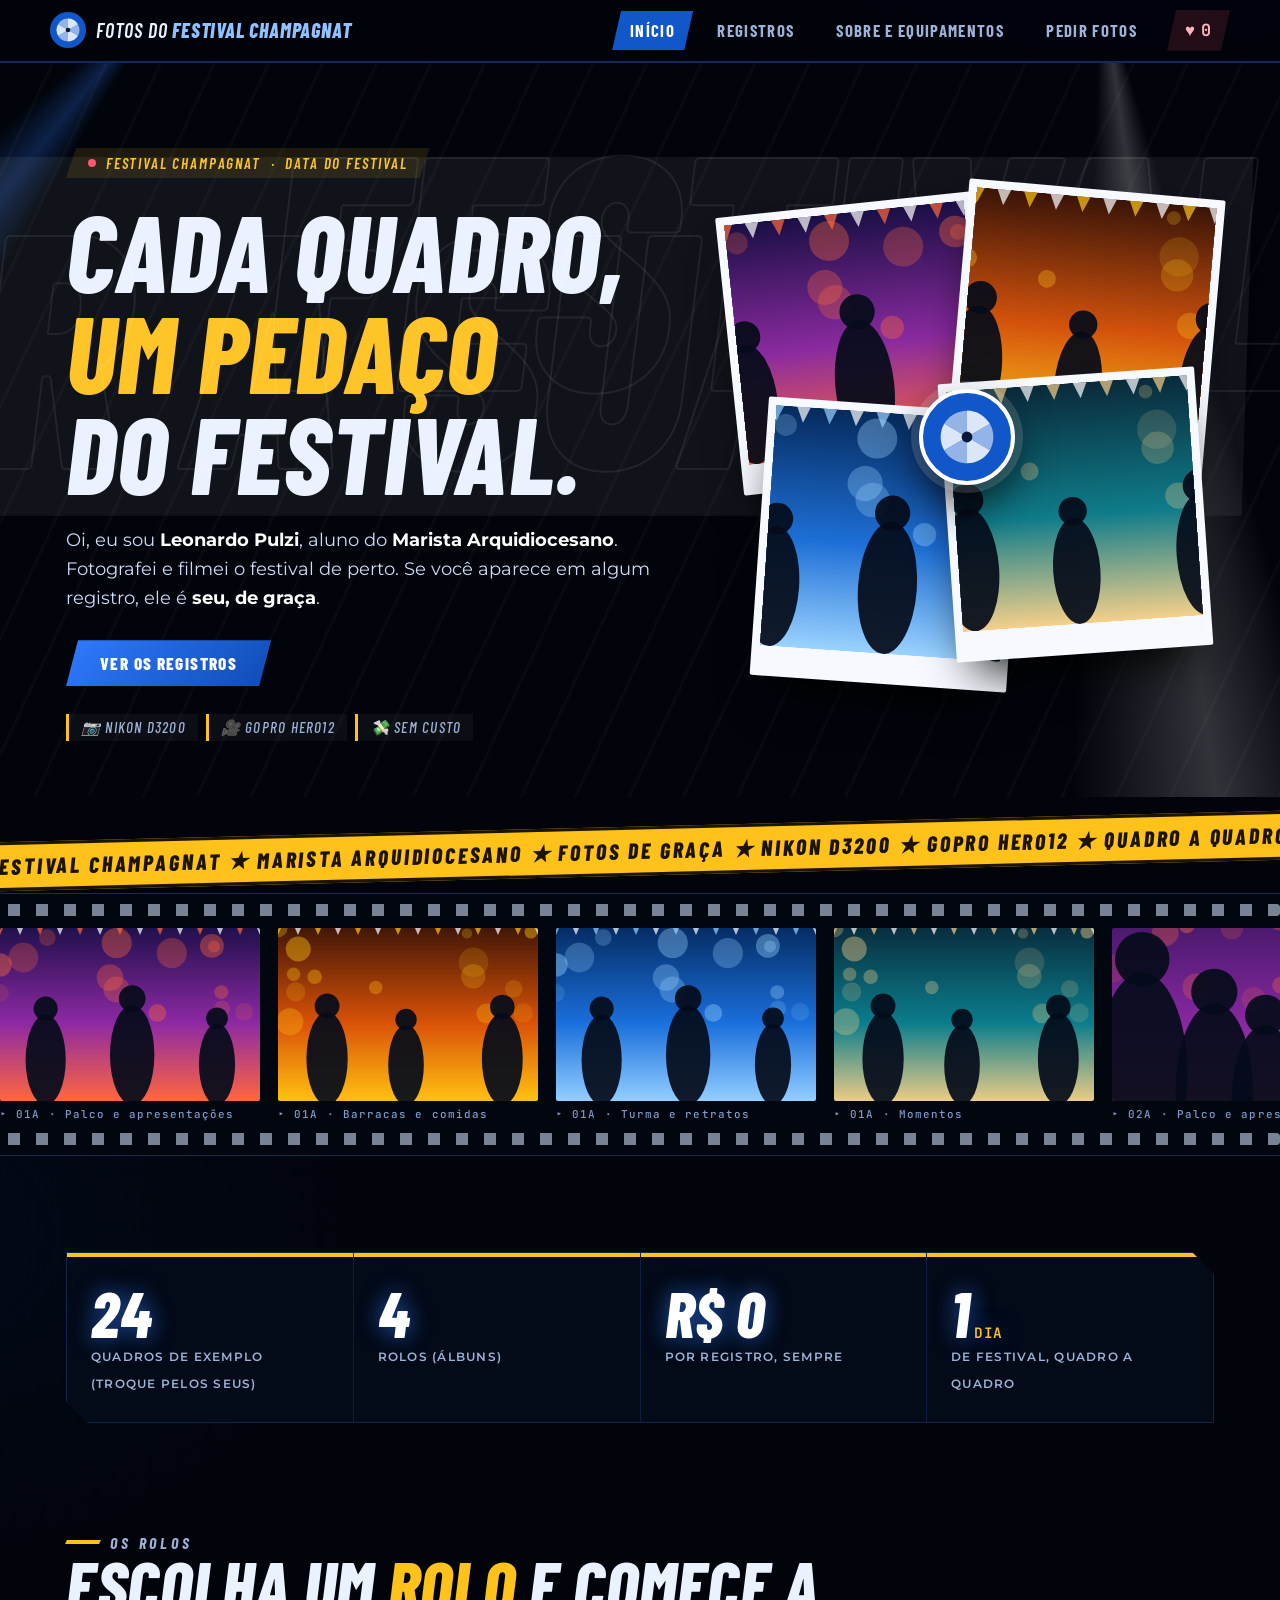
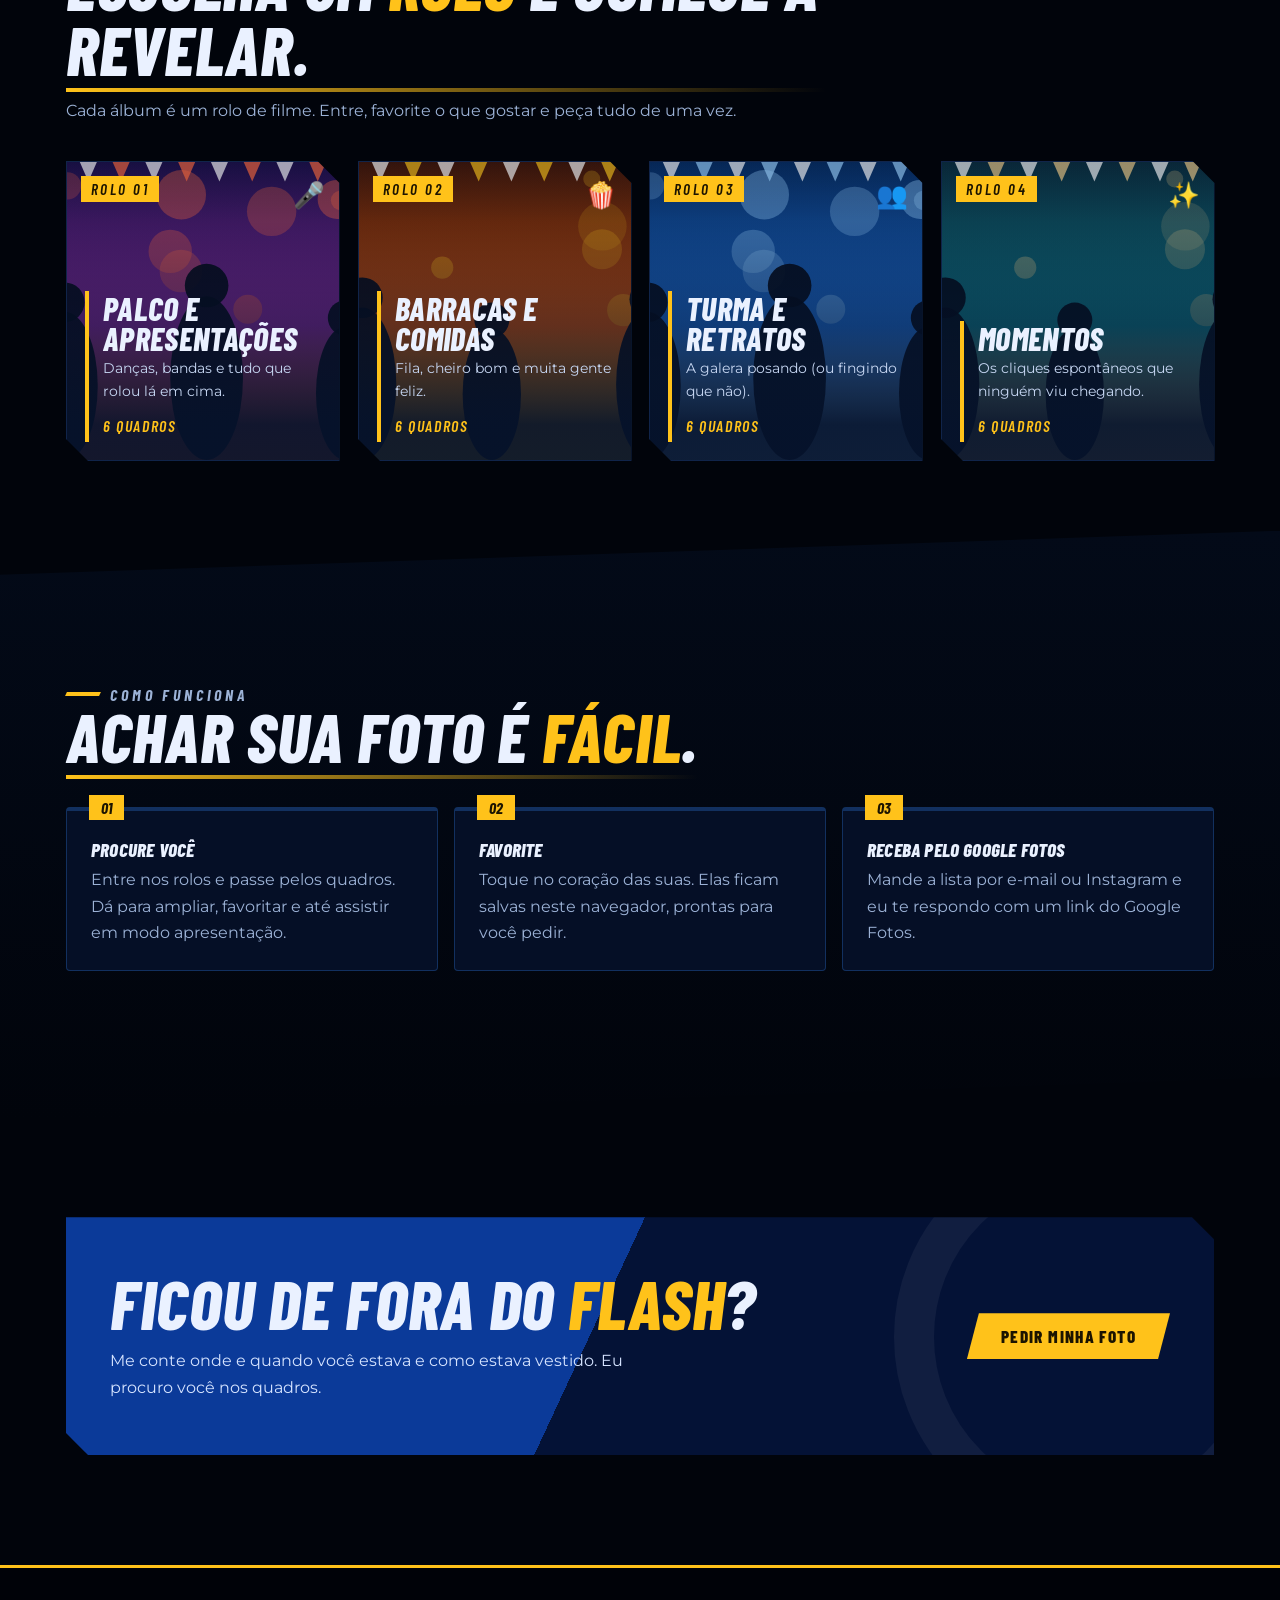
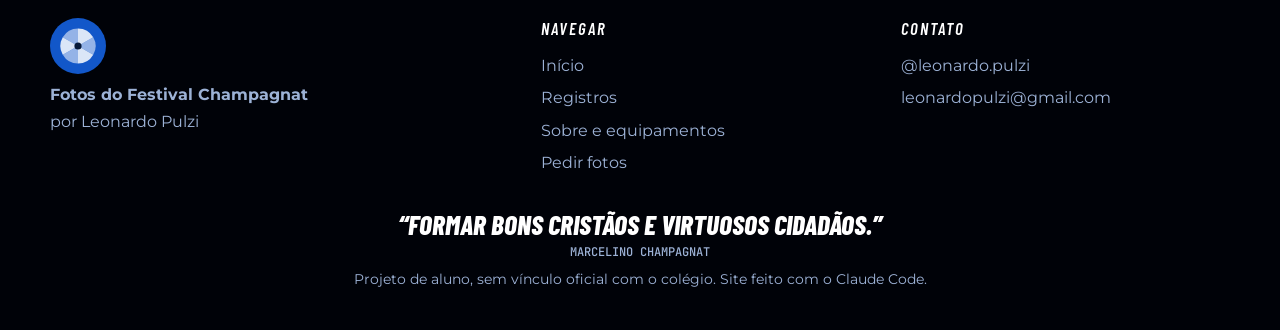
==== commit 5f7deec2: "Tema esporte: mais escuro, tipografia condensada, cortes diagonais Co-Authored-By: Claude Sonnet 5.5" ====
--- a/index.html
+++ b/index.html
@@ -11,14 +11,16 @@
 <link rel="icon" href="data:image/svg+xml,%3Csvg xmlns='http://www.w3.org/2000/svg' viewBox='0 0 100 100'%3E%3Ccircle cx='50' cy='50' r='50' fill='%231257c9'/%3E%3Ccircle cx='50' cy='50' r='24' fill='%23fff'/%3E%3Ccircle cx='50' cy='50' r='10' fill='%2305122b'/%3E%3C/svg%3E">
 <link rel="preconnect" href="https://fonts.googleapis.com">
 <link rel="preconnect" href="https://fonts.gstatic.com" crossorigin>
-<link href="https://fonts.googleapis.com/css2?family=JetBrains+Mono:wght@500;600;700&family=Montserrat:wght@400;500;600;700;800&family=Playfair+Display:ital,wght@1,500&display=swap" rel="stylesheet">
+<link href="https://fonts.googleapis.com/css2?family=JetBrains+Mono:wght@500;600;700&family=Montserrat:wght@400;500;600;700;800&family=Playfair+Display:ital,wght@1,500&family=Barlow+Condensed:ital,wght@0,600;0,700;0,800;1,700;1,800&display=swap" rel="stylesheet">
 <link rel="stylesheet" href="style.css">
+<link rel="stylesheet" href="sport.css">
 <script>try{var p=sessionStorage.getItem('pt');if(p){p=JSON.parse(p);document.documentElement.classList.add('pt-in','pt-p-'+p.p,'pt-d-'+p.d)}}catch(e){}</script>
 </head>
 <body data-page="home">
 
 <main>
 <section class="hero">
+  <span class="ghost" aria-hidden="true">FESTIVAL</span>
   <div class="wrap">
     <div>
       <p class="tagline"><i></i> <span data-cfg="evento">Festival Champagnat</span> · <span data-cfg="data">Data do festival</span></p>
@@ -44,6 +46,8 @@
     </div>
   </div>
 </section>
+
+<div class="ticker" aria-hidden="true"><div class="ticker-track"><span>Festival Champagnat ★ Marista Arquidiocesano ★ Fotos de graça ★ Nikon D3200 ★ GoPro HERO12 ★ Quadro a quadro ★ </span><span>Festival Champagnat ★ Marista Arquidiocesano ★ Fotos de graça ★ Nikon D3200 ★ GoPro HERO12 ★ Quadro a quadro ★ </span></div></div>
 
 <div class="film" aria-label="Tira de filme com alguns registros"><div class="film-track" id="track"></div></div>
 
@@ -76,9 +80,9 @@
       <h2>Achar sua foto é <em>fácil</em>.</h2>
     </div>
     <ol class="steps">
-      <li data-rv><h3>Procure você</h3><p style="color:#46608f">Entre nos rolos e passe pelos quadros. Dá para ampliar, favoritar e até assistir em modo apresentação.</p></li>
-      <li data-rv><h3>Favorite</h3><p style="color:#46608f">Toque no coração das suas. Elas ficam salvas neste navegador, prontas para você pedir.</p></li>
-      <li data-rv><h3>Receba pelo Google Fotos</h3><p style="color:#46608f">Mande a lista por e-mail ou Instagram e eu te respondo com um link do Google Fotos.</p></li>
+      <li data-rv><h3>Procure você</h3><p>Entre nos rolos e passe pelos quadros. Dá para ampliar, favoritar e até assistir em modo apresentação.</p></li>
+      <li data-rv><h3>Favorite</h3><p>Toque no coração das suas. Elas ficam salvas neste navegador, prontas para você pedir.</p></li>
+      <li data-rv><h3>Receba pelo Google Fotos</h3><p>Mande a lista por e-mail ou Instagram e eu te respondo com um link do Google Fotos.</p></li>
     </ol>
   </div>
 </section>
--- a/style.css
+++ b/style.css
@@ -170,10 +170,11 @@
 
 /* ---------- Equipamentos (cartas que viram) ---------- */
 .gear { display: grid; grid-template-columns: repeat(2, 1fr); gap: 20px; }
-.flip { perspective: 1200px; min-height: 340px; background: none; border: 0; padding: 0; text-align: left; cursor: pointer; color: inherit; font: inherit; }
-.flip-in { position: relative; width: 100%; height: 100%; min-height: 340px; transition: transform .7s cubic-bezier(.3,1.1,.4,1); transform-style: preserve-3d; }
+.flip { display: block; width: 100%; perspective: 1200px; height: 360px; background: none; border: 0; padding: 0; text-align: left; cursor: pointer; color: inherit; font: inherit; }
+.flip-in { display: block; position: relative; width: 100%; height: 100%; transition: transform .7s cubic-bezier(.3,1.1,.4,1); transform-style: preserve-3d; }
 .flip.on .flip-in { transform: rotateY(180deg); }
-.face { position: absolute; inset: 0; border-radius: 22px; padding: 30px; backface-visibility: hidden; display: flex; flex-direction: column; justify-content: flex-end; overflow: hidden; }
+.face h3, .face h4, .face p { margin-top: 0; }
+.face { display: flex; position: absolute; inset: 0; border-radius: 22px; padding: 30px; backface-visibility: hidden; display: flex; flex-direction: column; justify-content: flex-end; overflow: hidden; }
 .face.front { background: radial-gradient(400px 260px at 90% 0%, #2f7bff88, transparent 70%), linear-gradient(160deg, #0b2f74, var(--navy)); color: #fff; box-shadow: 0 30px 50px -30px #05122b; }
 .face.front .big { position: absolute; top: 22px; right: 24px; font-size: 4.4rem; opacity: .95; }
 .face.front .badge { align-self: flex-start; font: 600 .72rem var(--mono); letter-spacing: .12em; text-transform: uppercase; color: #1c1400; background: var(--gold); padding: 3px 10px; border-radius: 6px; margin-bottom: 12px; }
@@ -264,7 +265,8 @@
 
 /* ---------- CTA final ---------- */
 .banner { position: relative; overflow: hidden; border-radius: 26px; padding: 54px 44px; background: linear-gradient(135deg, var(--blue), #0a2f74 70%); display: grid; grid-template-columns: 1fr auto; gap: 24px; align-items: center; }
-.banner::after { content: ""; position: absolute; right: -80px; top: -80px; width: 320px; height: 320px; border-radius: 50%; border: 40px solid #ffffff14; }
+.banner > * { position: relative; z-index: 1; }
+.banner::after { content: ""; pointer-events: none; position: absolute; right: -80px; top: -80px; width: 320px; height: 320px; border-radius: 50%; border: 40px solid #ffffff14; }
 .banner h2 em { color: #fff; }
 .banner p { color: #d5e3ff; margin: 12px 0 0; max-width: 34em; }
 
--- a/sport.css
+++ b/sport.css
@@ -0,0 +1,105 @@
+/* ============================================================
+   TEMA ESPORTE: mais escuro, tipografia condensada em itálico,
+   cortes diagonais, cantos chanfrados e clima de estádio.
+   Carregado depois do style.css e sobrescreve o visual.
+   ============================================================ */
+:root {
+  --navy: #01040b; --navy2: #040c1d; --line: #10244a;
+  --gold: #ffc21a; --radius: 4px;
+  --display: "Barlow Condensed", "Arial Narrow", Impact, sans-serif;
+  --cut: polygon(0 0, calc(100% - 22px) 0, 100% 22px, 100% 100%, 22px 100%, 0 calc(100% - 22px));
+  --slant: polygon(12px 0, 100% 0, calc(100% - 12px) 100%, 0 100%);
+}
+body {
+  background-color: #01040b;
+  background-image: radial-gradient(900px 520px at 88% -8%, #0d3a9038, transparent 65%), radial-gradient(700px 500px at -8% 35%, #08205a30, transparent 65%);
+}
+
+/* tipografia de placar */
+h1, h2, h3, .stats b, .who b, .pt-box b, .face.front h3 {
+  font-family: var(--display); font-style: italic; text-transform: uppercase; font-weight: 800; letter-spacing: .01em; line-height: .94;
+}
+h1 { font-size: clamp(3.4rem, 8.4vw, 7rem); }
+h2 { font-size: clamp(2.6rem, 5.4vw, 4.4rem); }
+em, .serif, .light em, .banner h2 em, .hero h1 em { font-family: var(--display); font-style: italic; font-weight: 800; color: var(--gold); letter-spacing: .01em; }
+.eyebrow { font: italic 700 1rem var(--display); letter-spacing: .24em; }
+.eyebrow::before { width: 34px; height: 4px; transform: skewX(-25deg); }
+.brand { font-family: var(--display); font-style: italic; text-transform: uppercase; font-size: 1.25rem; letter-spacing: .04em; }
+.nav { border-bottom: 2px solid #0f2a5c; background: #01040bea; }
+.nav nav a { font-family: var(--display); text-transform: uppercase; letter-spacing: .08em; font-size: 1.05rem; font-weight: 700; border-radius: 0; clip-path: polygon(9px 0, 100% 0, calc(100% - 9px) 100%, 0 100%); padding: 6px 18px; }
+.nav nav .fav-pill { border: 0; background: #ff4d6d22; }
+
+/* botões e chips inclinados */
+.btn, .chip { font-family: var(--display); font-weight: 800; text-transform: uppercase; letter-spacing: .08em; font-size: 1.08rem; border-radius: 0; clip-path: var(--slant); }
+.btn { padding: 13px 34px; box-shadow: none; background: linear-gradient(135deg, #2f7bff, #0f4bb5); }
+.btn:hover { box-shadow: none; filter: brightness(1.2); }
+.btn.ghost { background: #ffffff10; box-shadow: none; }
+.btn.gold { background: var(--gold); color: #1c1400; box-shadow: none; }
+.chip { font-size: .95rem; padding: 7px 20px; clip-path: polygon(8px 0, 100% 0, calc(100% - 8px) 100%, 0 100%); border: 0; background: #ffffff14; }
+.chip.on { background: var(--blue); }
+.chip.solid { background: var(--gold); }
+.tagline { border-radius: 0; font-family: var(--display); font-style: italic; letter-spacing: .12em; text-transform: uppercase; font-size: .95rem; clip-path: polygon(10px 0, 100% 0, calc(100% - 10px) 100%, 0 100%); border: 0; background: #ffc21a1c; padding: 6px 22px; }
+.meta li { border-radius: 0; font-family: var(--display); font-style: italic; text-transform: uppercase; letter-spacing: .08em; font-size: .95rem; border: 0; border-left: 3px solid var(--gold); background: #ffffff0a; }
+
+/* hero: luzes de estádio, listras diagonais e palavra fantasma */
+.hero { overflow: hidden; }
+.hero::before {
+  content: ""; position: absolute; inset: 0; pointer-events: none; animation: lights 5s ease-in-out infinite;
+  background: conic-gradient(from 197deg at 14% -12%, transparent 0 14deg, #2f7bff40 22deg, transparent 32deg), conic-gradient(from 150deg at 86% -12%, transparent 0 14deg, #ffffff30 22deg, transparent 32deg);
+}
+.hero::after { content: ""; position: absolute; inset: 0; pointer-events: none; background: repeating-linear-gradient(115deg, transparent 0 46px, #ffffff06 46px 49px); }
+@keyframes lights { 0%, 100% { opacity: .75; } 45% { opacity: 1; } 50% { opacity: .55; } 55% { opacity: 1; } }
+.hero .wrap { position: relative; z-index: 1; }
+.hero .ghost { white-space: nowrap; position: absolute; right: -2%; top: 4%; z-index: 0; pointer-events: none; user-select: none; font: italic 800 clamp(9rem, 26vw, 22rem)/1 var(--display); color: transparent; -webkit-text-stroke: 2px #ffffff12; letter-spacing: -.02em; }
+.collage .pic { border-radius: 2px; }
+
+/* letreiro */
+.ticker { position: relative; z-index: 3; margin: 30px 0 -8px; background: var(--gold); color: #1c1400; transform: rotate(-1.4deg) scale(1.02); overflow: hidden; border-block: 3px solid #1c1400; }
+.ticker-track { display: flex; width: max-content; animation: tick 28s linear infinite; }
+.ticker-track span { white-space: pre; font: italic 800 1.35rem/1 var(--display); text-transform: uppercase; letter-spacing: .12em; padding: 10px 0; }
+@keyframes tick { to { transform: translateX(-50%); } }
+
+/* placar */
+.stats { border-radius: 0; background: #0b1f45; clip-path: var(--cut); }
+.stats div { background: #030a18; border-top: 4px solid var(--gold); padding: 26px 24px; }
+.stats b { font-size: 4rem; color: #fff; text-shadow: 0 0 22px #2f7bffaa; }
+.stats span { text-transform: uppercase; letter-spacing: .1em; font-size: .78rem; font-weight: 600; }
+
+/* cartões com canto chanfrado */
+.roll, .favs-box, .form, .channels, .chan, .banner, .sheet, .faq details { border-radius: 0; clip-path: var(--cut); }
+.steps li { border-radius: 4px; border-top: 4px solid var(--gold); }
+.steps li::before { border-radius: 0; font-family: var(--display); font-style: italic; font-size: 1rem; }
+.roll .no { border-radius: 0; font-family: var(--display); font-style: italic; letter-spacing: .16em; background: var(--gold); color: #1c1400; border: 0; font-size: .95rem; }
+.roll .info { border-left: 4px solid var(--gold); margin: 0 0 18px 18px; padding: 2px 14px; }
+.roll h3 { font-size: 2rem; }
+.roll .cnt { font-family: var(--display); font-style: italic; font-size: 1rem; letter-spacing: .1em; text-transform: uppercase; }
+.tile, .frame img, .portrait { border-radius: 2px; }
+.tile .fn, .ex { border-radius: 0; font-family: var(--display); font-style: italic; }
+.banner { background: linear-gradient(115deg, #0b3a99 0 46%, #041236 46% 100%); border: 0; }
+.banner::after { border-color: #ffffff0d; }
+.faq summary { font-family: var(--display); font-style: italic; text-transform: uppercase; font-size: 1.25rem; letter-spacing: .03em; }
+
+/* a faixa que era clara agora é escura, com corte diagonal */
+.light { background: linear-gradient(180deg, #030a18, #01040b); color: var(--text); clip-path: polygon(0 44px, 100% 0, 100% calc(100% - 44px), 0 100%); padding: 140px 0 150px; margin-top: 70px; }
+.light .eyebrow { color: var(--gold); }
+.light .eyebrow::before { background: var(--gold); }
+.light .sec-head p, .light .steps p { color: var(--muted); }
+.light .steps li { background: #050f26; border-color: #12305f; }
+
+/* cartas de equipamento */
+.face { border-radius: 4px; }
+.face.front { background: radial-gradient(400px 260px at 90% 0%, #2f7bff66, transparent 70%), repeating-linear-gradient(115deg, transparent 0 30px, #ffffff06 30px 32px), #030a18; border: 1px solid #12305f; }
+.face.front .badge { border-radius: 0; font-family: var(--display); font-style: italic; font-size: .95rem; clip-path: polygon(8px 0, 100% 0, calc(100% - 8px) 100%, 0 100%); padding: 3px 18px; }
+.face.front h3 { font-size: 3.1rem; }
+.face.back { background: #050f26; color: var(--text); border: 1px solid #12305f; }
+.face.back h4 { color: var(--gold); font-family: var(--display); font-style: italic; font-size: 1.1rem; }
+.face.back li { border-bottom: 1px dashed #1d3a75; }
+.face.back li span { color: var(--muted); }
+
+/* rodapé */
+.foot { background: #000208; border-top: 3px solid var(--gold); }
+.foot .quote { font: italic 800 1.7rem/1.1 var(--display); text-transform: uppercase; color: #fff; }
+.foot h4 { font-family: var(--display); font-style: italic; font-size: 1.05rem; }
+.pt-box b { letter-spacing: 0; }
+@media (max-width: 760px) { .hero .ghost { font-size: 9rem; top: 30%; } .stats b { font-size: 3rem; } }
+@media (prefers-reduced-motion: reduce) { .hero::before, .ticker-track { animation: none !important; } }
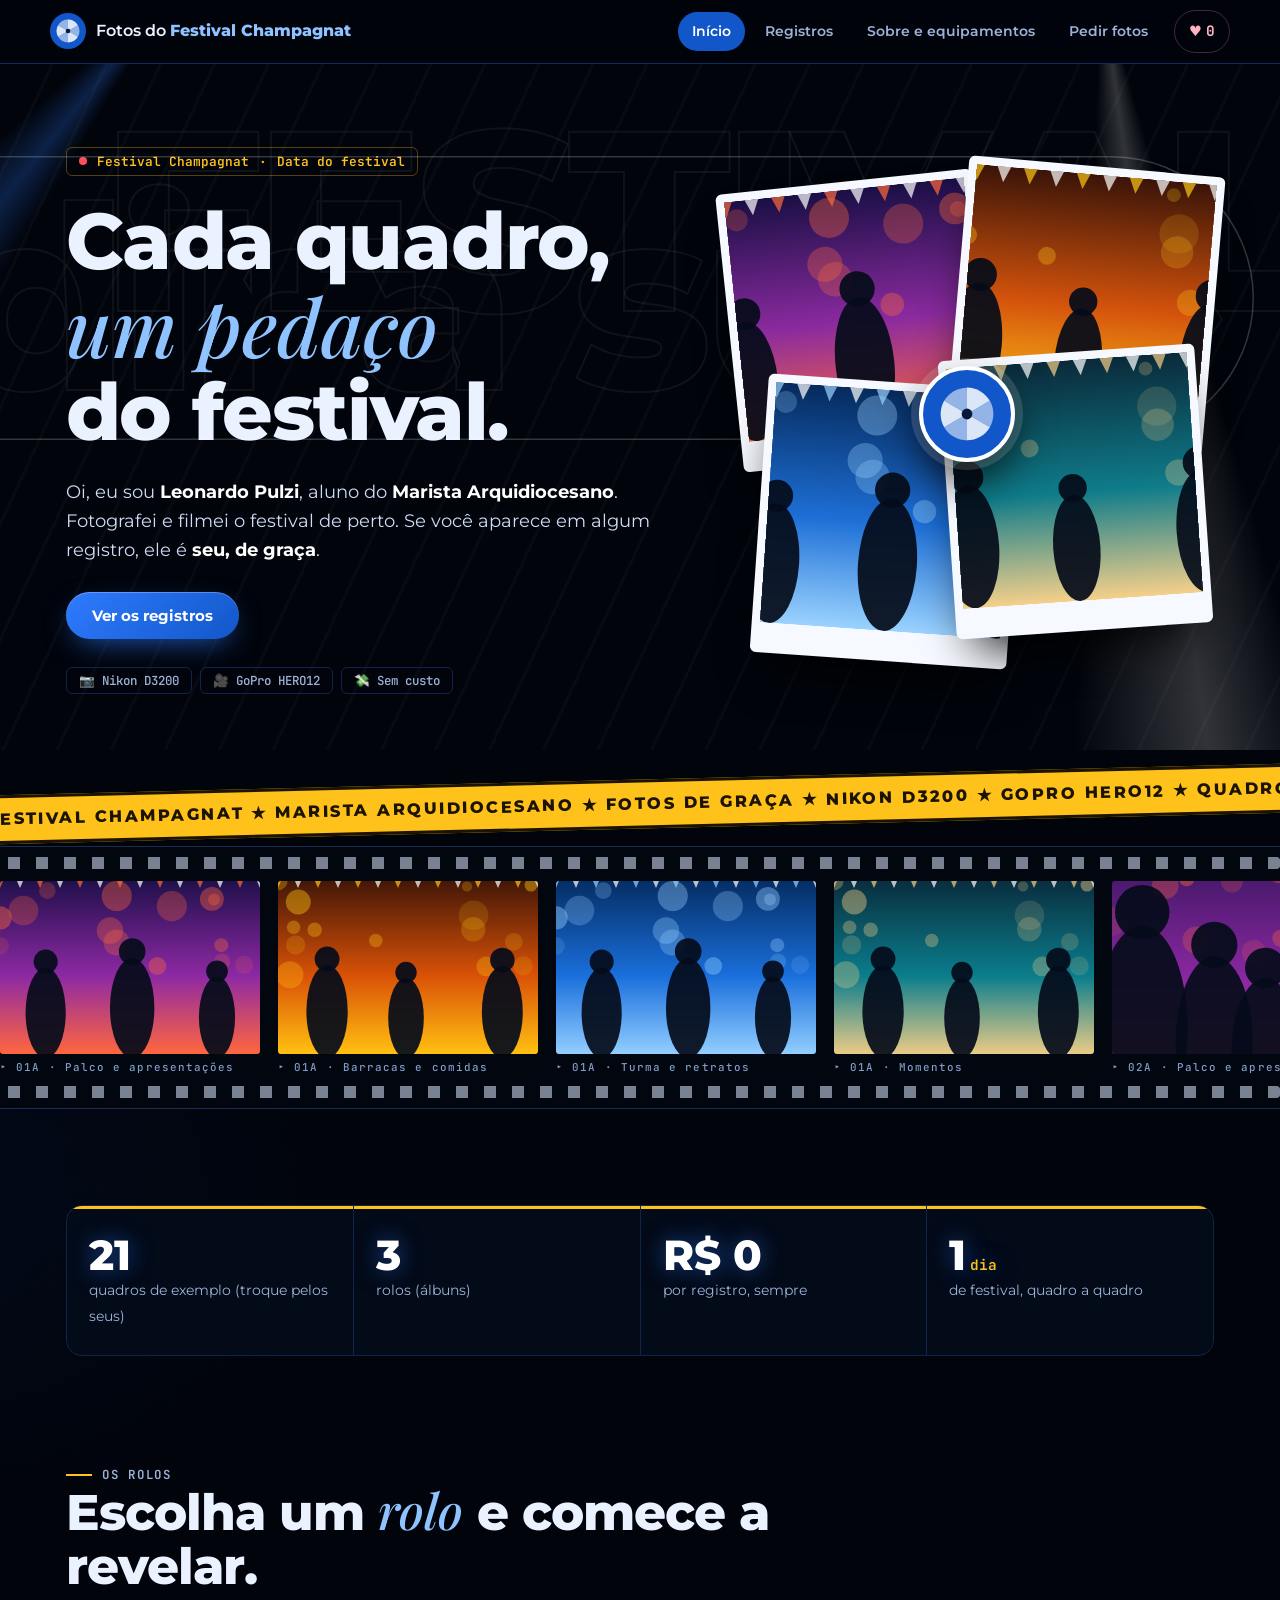
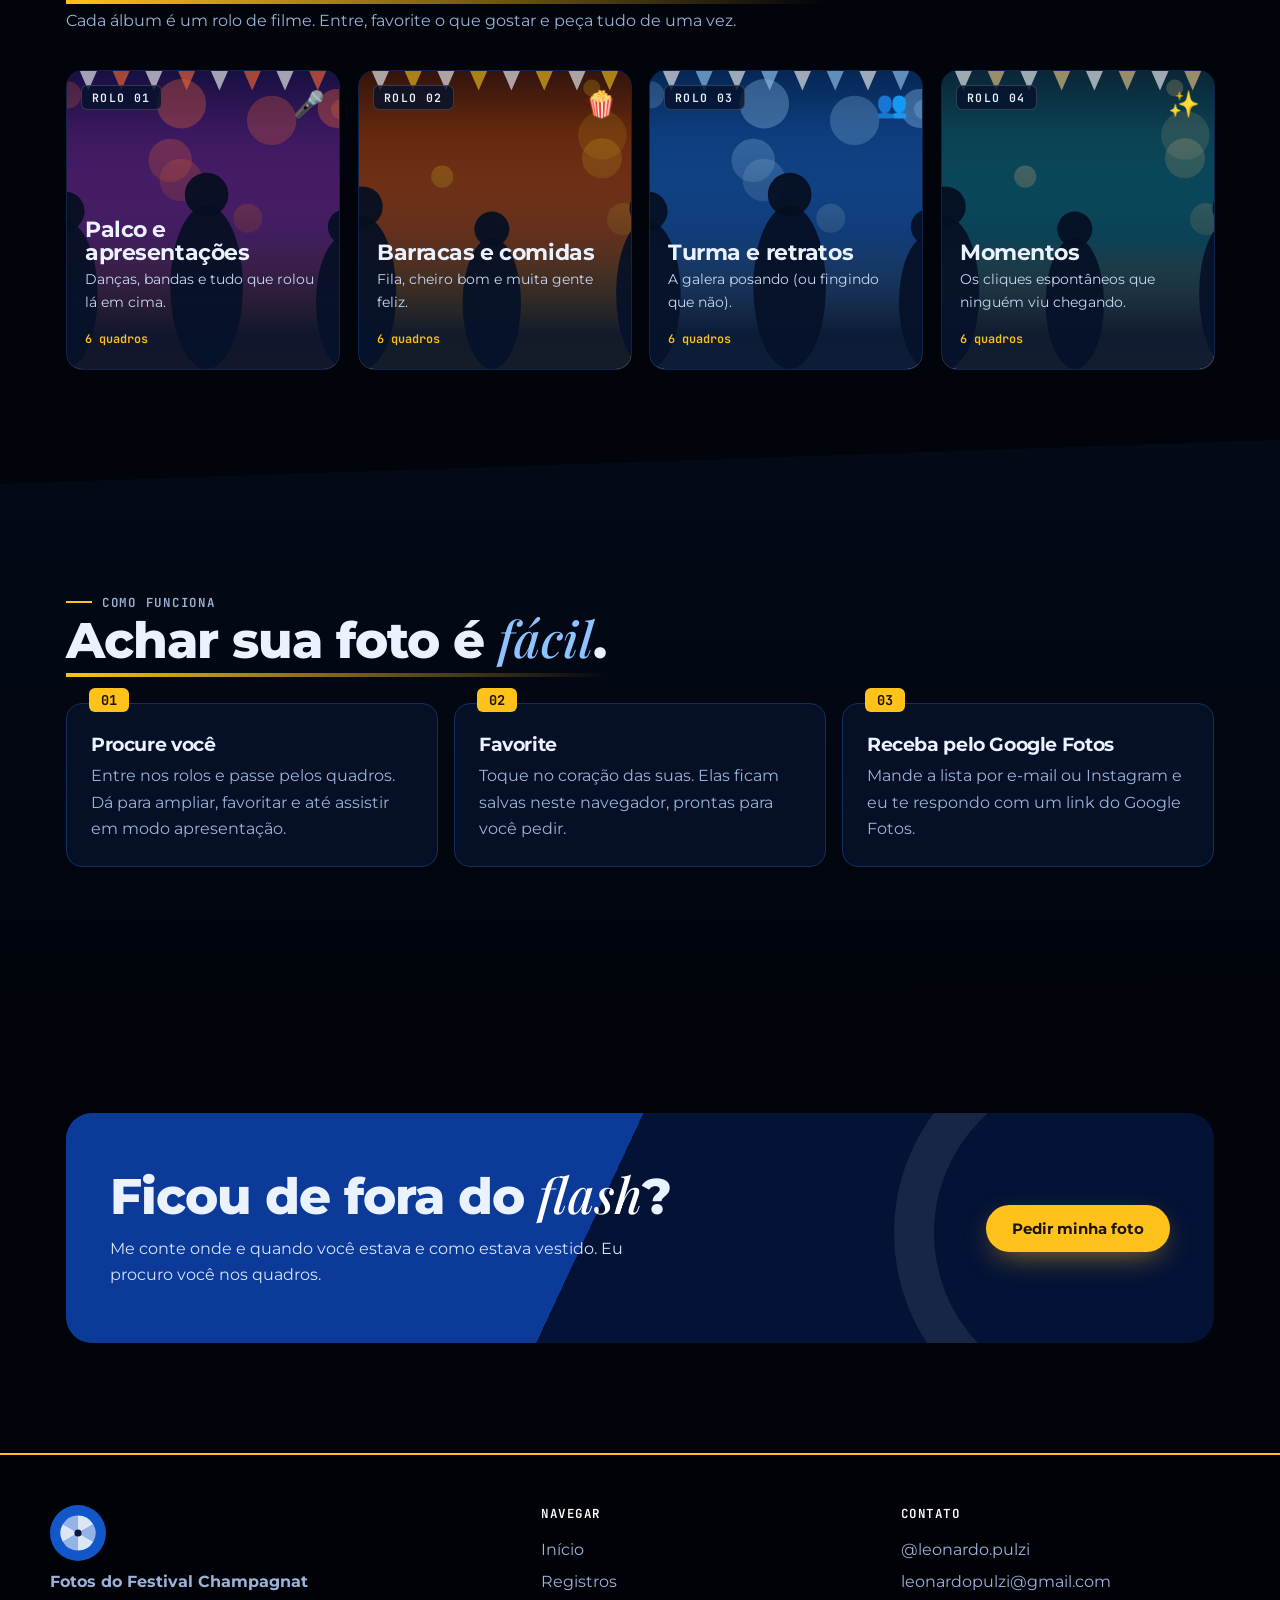
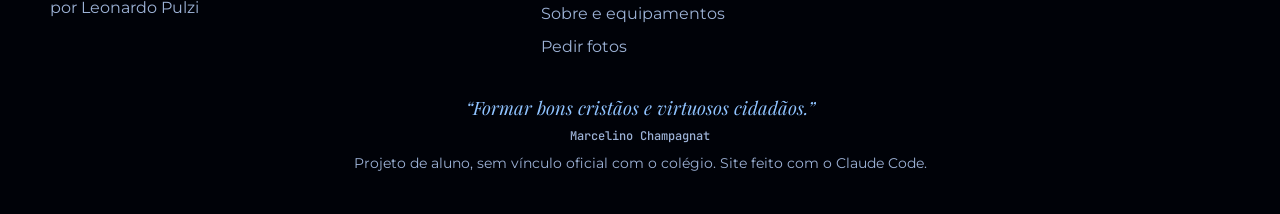
==== commit a12d41d9: "Volta a tipografia original mantendo o fundo escuro e as luzes Co-Authored-By: Claude Sonnet 5.5 <no" ====
--- a/index.html
+++ b/index.html
@@ -11,7 +11,7 @@
 <link rel="icon" href="data:image/svg+xml,%3Csvg xmlns='http://www.w3.org/2000/svg' viewBox='0 0 100 100'%3E%3Ccircle cx='50' cy='50' r='50' fill='%231257c9'/%3E%3Ccircle cx='50' cy='50' r='24' fill='%23fff'/%3E%3Ccircle cx='50' cy='50' r='10' fill='%2305122b'/%3E%3C/svg%3E">
 <link rel="preconnect" href="https://fonts.googleapis.com">
 <link rel="preconnect" href="https://fonts.gstatic.com" crossorigin>
-<link href="https://fonts.googleapis.com/css2?family=JetBrains+Mono:wght@500;600;700&family=Montserrat:wght@400;500;600;700;800&family=Playfair+Display:ital,wght@1,500&family=Barlow+Condensed:ital,wght@0,600;0,700;0,800;1,700;1,800&display=swap" rel="stylesheet">
+<link href="https://fonts.googleapis.com/css2?family=JetBrains+Mono:wght@500;600;700&family=Montserrat:wght@400;500;600;700;800&family=Playfair+Display:ital,wght@1,500&display=swap" rel="stylesheet">
 <link rel="stylesheet" href="style.css">
 <link rel="stylesheet" href="sport.css">
 <script>try{var p=sessionStorage.getItem('pt');if(p){p=JSON.parse(p);document.documentElement.classList.add('pt-in','pt-p-'+p.p,'pt-d-'+p.d)}}catch(e){}</script>
--- a/sport.css
+++ b/sport.css
@@ -1,45 +1,17 @@
 /* ============================================================
-   TEMA ESPORTE: mais escuro, tipografia condensada em itálico,
-   cortes diagonais, cantos chanfrados e clima de estádio.
-   Carregado depois do style.css e sobrescreve o visual.
+   Camada "estádio": deixa o site mais escuro e adiciona luzes,
+   letreiro e placar. A tipografia e as formas continuam as do
+   style.css (Montserrat + itálico serifado nos destaques).
    ============================================================ */
 :root {
-  --navy: #01040b; --navy2: #040c1d; --line: #10244a;
-  --gold: #ffc21a; --radius: 4px;
-  --display: "Barlow Condensed", "Arial Narrow", Impact, sans-serif;
-  --cut: polygon(0 0, calc(100% - 22px) 0, 100% 22px, 100% 100%, 22px 100%, 0 calc(100% - 22px));
-  --slant: polygon(12px 0, 100% 0, calc(100% - 12px) 100%, 0 100%);
+  --navy: #01040b; --navy2: #040c1d; --line: #10244a; --gold: #ffc21a;
 }
 body {
   background-color: #01040b;
   background-image: radial-gradient(900px 520px at 88% -8%, #0d3a9038, transparent 65%), radial-gradient(700px 500px at -8% 35%, #08205a30, transparent 65%);
 }
-
-/* tipografia de placar */
-h1, h2, h3, .stats b, .who b, .pt-box b, .face.front h3 {
-  font-family: var(--display); font-style: italic; text-transform: uppercase; font-weight: 800; letter-spacing: .01em; line-height: .94;
-}
-h1 { font-size: clamp(3.4rem, 8.4vw, 7rem); }
-h2 { font-size: clamp(2.6rem, 5.4vw, 4.4rem); }
-em, .serif, .light em, .banner h2 em, .hero h1 em { font-family: var(--display); font-style: italic; font-weight: 800; color: var(--gold); letter-spacing: .01em; }
-.eyebrow { font: italic 700 1rem var(--display); letter-spacing: .24em; }
-.eyebrow::before { width: 34px; height: 4px; transform: skewX(-25deg); }
-.brand { font-family: var(--display); font-style: italic; text-transform: uppercase; font-size: 1.25rem; letter-spacing: .04em; }
-.nav { border-bottom: 2px solid #0f2a5c; background: #01040bea; }
-.nav nav a { font-family: var(--display); text-transform: uppercase; letter-spacing: .08em; font-size: 1.05rem; font-weight: 700; border-radius: 0; clip-path: polygon(9px 0, 100% 0, calc(100% - 9px) 100%, 0 100%); padding: 6px 18px; }
-.nav nav .fav-pill { border: 0; background: #ff4d6d22; }
-
-/* botões e chips inclinados */
-.btn, .chip { font-family: var(--display); font-weight: 800; text-transform: uppercase; letter-spacing: .08em; font-size: 1.08rem; border-radius: 0; clip-path: var(--slant); }
-.btn { padding: 13px 34px; box-shadow: none; background: linear-gradient(135deg, #2f7bff, #0f4bb5); }
-.btn:hover { box-shadow: none; filter: brightness(1.2); }
-.btn.ghost { background: #ffffff10; box-shadow: none; }
-.btn.gold { background: var(--gold); color: #1c1400; box-shadow: none; }
-.chip { font-size: .95rem; padding: 7px 20px; clip-path: polygon(8px 0, 100% 0, calc(100% - 8px) 100%, 0 100%); border: 0; background: #ffffff14; }
-.chip.on { background: var(--blue); }
-.chip.solid { background: var(--gold); }
-.tagline { border-radius: 0; font-family: var(--display); font-style: italic; letter-spacing: .12em; text-transform: uppercase; font-size: .95rem; clip-path: polygon(10px 0, 100% 0, calc(100% - 10px) 100%, 0 100%); border: 0; background: #ffc21a1c; padding: 6px 22px; }
-.meta li { border-radius: 0; font-family: var(--display); font-style: italic; text-transform: uppercase; letter-spacing: .08em; font-size: .95rem; border: 0; border-left: 3px solid var(--gold); background: #ffffff0a; }
+.nav { border-bottom: 1px solid #0f2a5c; background: #01040bea; }
+.foot { background: #000208; border-top: 2px solid var(--gold); }
 
 /* hero: luzes de estádio, listras diagonais e palavra fantasma */
 .hero { overflow: hidden; }
@@ -50,56 +22,34 @@
 .hero::after { content: ""; position: absolute; inset: 0; pointer-events: none; background: repeating-linear-gradient(115deg, transparent 0 46px, #ffffff06 46px 49px); }
 @keyframes lights { 0%, 100% { opacity: .75; } 45% { opacity: 1; } 50% { opacity: .55; } 55% { opacity: 1; } }
 .hero .wrap { position: relative; z-index: 1; }
-.hero .ghost { white-space: nowrap; position: absolute; right: -2%; top: 4%; z-index: 0; pointer-events: none; user-select: none; font: italic 800 clamp(9rem, 26vw, 22rem)/1 var(--display); color: transparent; -webkit-text-stroke: 2px #ffffff12; letter-spacing: -.02em; }
-.collage .pic { border-radius: 2px; }
+.hero .ghost { white-space: nowrap; position: absolute; right: -2%; top: 4%; z-index: 0; pointer-events: none; user-select: none; font: 800 clamp(7rem, 20vw, 17rem)/1 Montserrat, sans-serif; letter-spacing: -.04em; color: transparent; -webkit-text-stroke: 2px #ffffff0f; }
 
-/* letreiro */
+/* letreiro dourado */
 .ticker { position: relative; z-index: 3; margin: 30px 0 -8px; background: var(--gold); color: #1c1400; transform: rotate(-1.4deg) scale(1.02); overflow: hidden; border-block: 3px solid #1c1400; }
-.ticker-track { display: flex; width: max-content; animation: tick 28s linear infinite; }
-.ticker-track span { white-space: pre; font: italic 800 1.35rem/1 var(--display); text-transform: uppercase; letter-spacing: .12em; padding: 10px 0; }
+.ticker-track { display: flex; width: max-content; animation: tick 30s linear infinite; }
+.ticker-track span { white-space: pre; font: 800 1rem/1 Montserrat, sans-serif; text-transform: uppercase; letter-spacing: .14em; padding: 13px 0; }
 @keyframes tick { to { transform: translateX(-50%); } }
 
 /* placar */
-.stats { border-radius: 0; background: #0b1f45; clip-path: var(--cut); }
-.stats div { background: #030a18; border-top: 4px solid var(--gold); padding: 26px 24px; }
-.stats b { font-size: 4rem; color: #fff; text-shadow: 0 0 22px #2f7bffaa; }
-.stats span { text-transform: uppercase; letter-spacing: .1em; font-size: .78rem; font-weight: 600; }
-
-/* cartões com canto chanfrado */
-.roll, .favs-box, .form, .channels, .chan, .banner, .sheet, .faq details { border-radius: 0; clip-path: var(--cut); }
-.steps li { border-radius: 4px; border-top: 4px solid var(--gold); }
-.steps li::before { border-radius: 0; font-family: var(--display); font-style: italic; font-size: 1rem; }
-.roll .no { border-radius: 0; font-family: var(--display); font-style: italic; letter-spacing: .16em; background: var(--gold); color: #1c1400; border: 0; font-size: .95rem; }
-.roll .info { border-left: 4px solid var(--gold); margin: 0 0 18px 18px; padding: 2px 14px; }
-.roll h3 { font-size: 2rem; }
-.roll .cnt { font-family: var(--display); font-style: italic; font-size: 1rem; letter-spacing: .1em; text-transform: uppercase; }
-.tile, .frame img, .portrait { border-radius: 2px; }
-.tile .fn, .ex { border-radius: 0; font-family: var(--display); font-style: italic; }
-.banner { background: linear-gradient(115deg, #0b3a99 0 46%, #041236 46% 100%); border: 0; }
-.banner::after { border-color: #ffffff0d; }
-.faq summary { font-family: var(--display); font-style: italic; text-transform: uppercase; font-size: 1.25rem; letter-spacing: .03em; }
+.stats div { background: #030a18; border-top: 3px solid var(--gold); }
+.stats b { color: #fff; text-shadow: 0 0 22px #2f7bff88; }
 
 /* a faixa que era clara agora é escura, com corte diagonal */
 .light { background: linear-gradient(180deg, #030a18, #01040b); color: var(--text); clip-path: polygon(0 44px, 100% 0, 100% calc(100% - 44px), 0 100%); padding: 140px 0 150px; margin-top: 70px; }
 .light .eyebrow { color: var(--gold); }
 .light .eyebrow::before { background: var(--gold); }
+.light em { color: var(--sky); }
 .light .sec-head p, .light .steps p { color: var(--muted); }
 .light .steps li { background: #050f26; border-color: #12305f; }
 
-/* cartas de equipamento */
-.face { border-radius: 4px; }
+/* cartas de equipamento no tom escuro */
 .face.front { background: radial-gradient(400px 260px at 90% 0%, #2f7bff66, transparent 70%), repeating-linear-gradient(115deg, transparent 0 30px, #ffffff06 30px 32px), #030a18; border: 1px solid #12305f; }
-.face.front .badge { border-radius: 0; font-family: var(--display); font-style: italic; font-size: .95rem; clip-path: polygon(8px 0, 100% 0, calc(100% - 8px) 100%, 0 100%); padding: 3px 18px; }
-.face.front h3 { font-size: 3.1rem; }
 .face.back { background: #050f26; color: var(--text); border: 1px solid #12305f; }
-.face.back h4 { color: var(--gold); font-family: var(--display); font-style: italic; font-size: 1.1rem; }
+.face.back h4 { color: var(--gold); }
 .face.back li { border-bottom: 1px dashed #1d3a75; }
 .face.back li span { color: var(--muted); }
 
-/* rodapé */
-.foot { background: #000208; border-top: 3px solid var(--gold); }
-.foot .quote { font: italic 800 1.7rem/1.1 var(--display); text-transform: uppercase; color: #fff; }
-.foot h4 { font-family: var(--display); font-style: italic; font-size: 1.05rem; }
-.pt-box b { letter-spacing: 0; }
-@media (max-width: 760px) { .hero .ghost { font-size: 9rem; top: 30%; } .stats b { font-size: 3rem; } }
+.banner { background: linear-gradient(115deg, #0b3a99 0 46%, #041236 46% 100%); }
+
+@media (max-width: 760px) { .hero .ghost { font-size: 6.5rem; top: 30%; } }
 @media (prefers-reduced-motion: reduce) { .hero::before, .ticker-track { animation: none !important; } }
